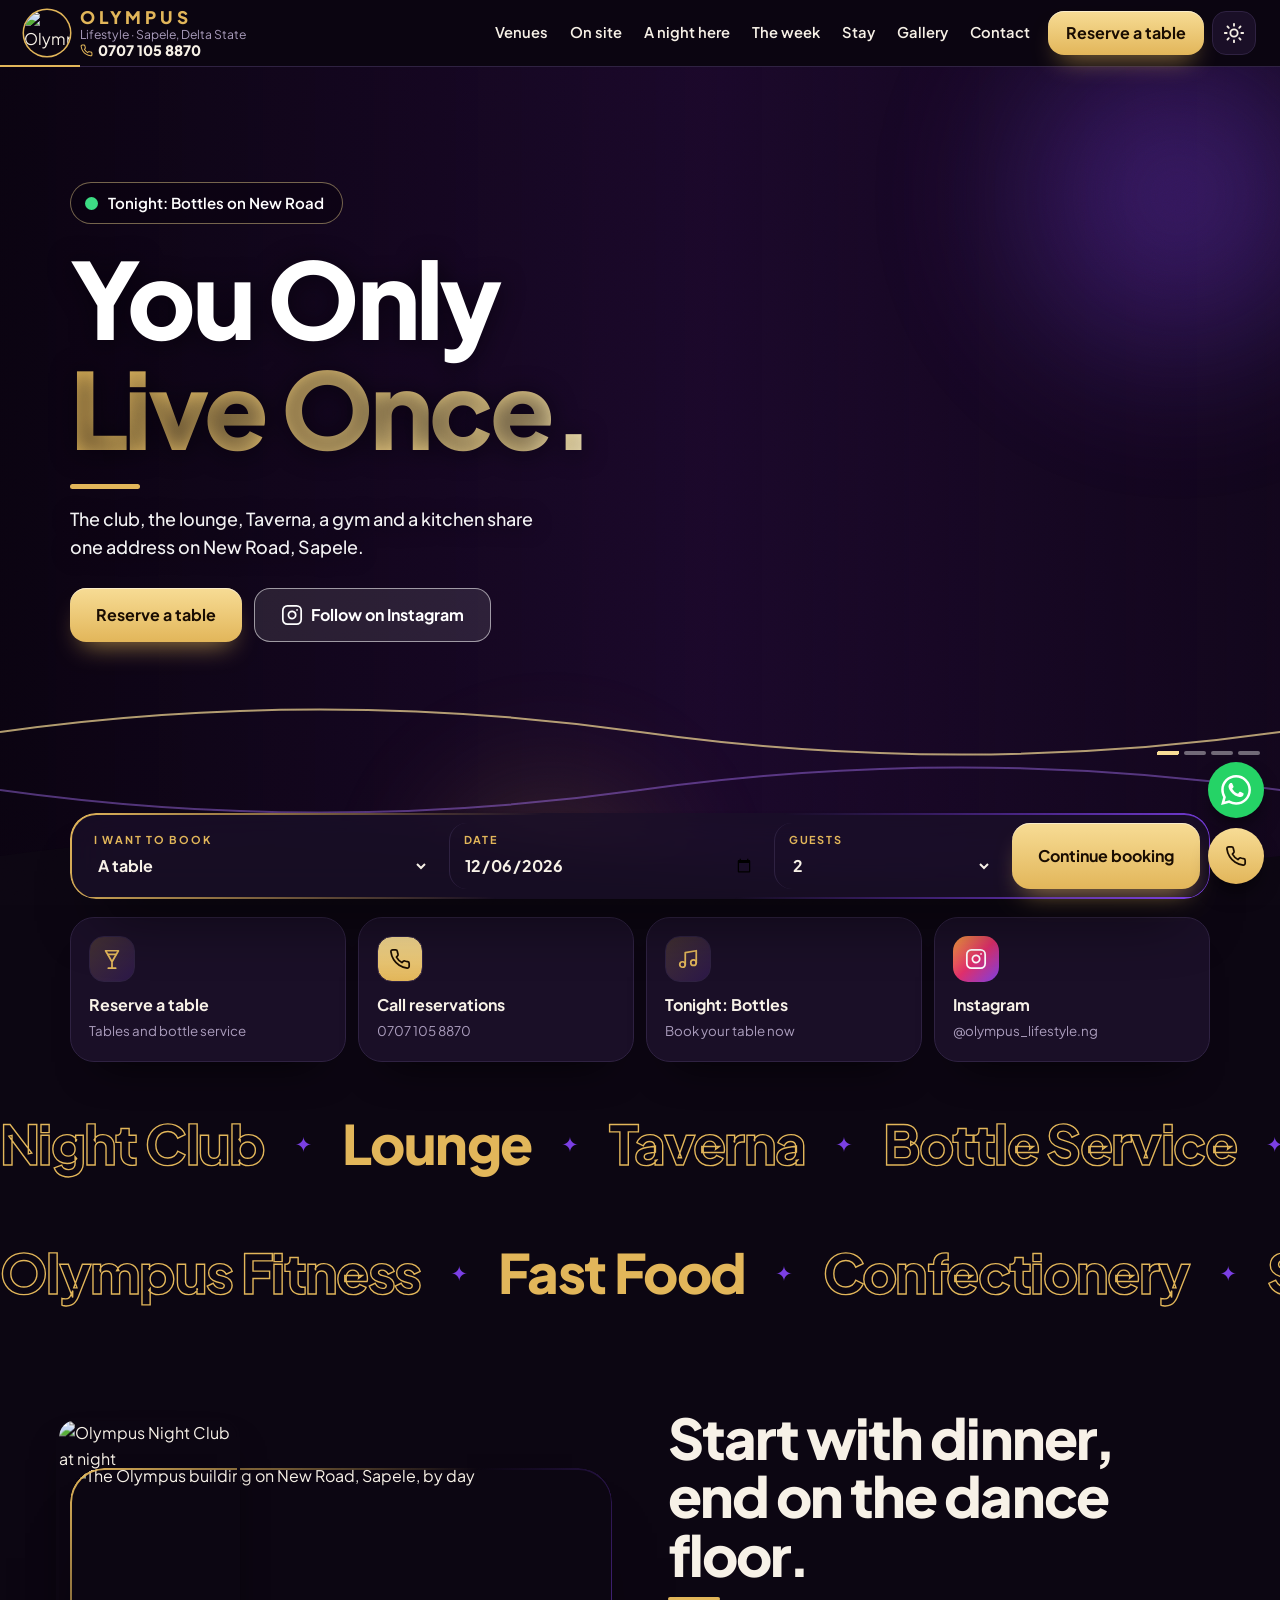
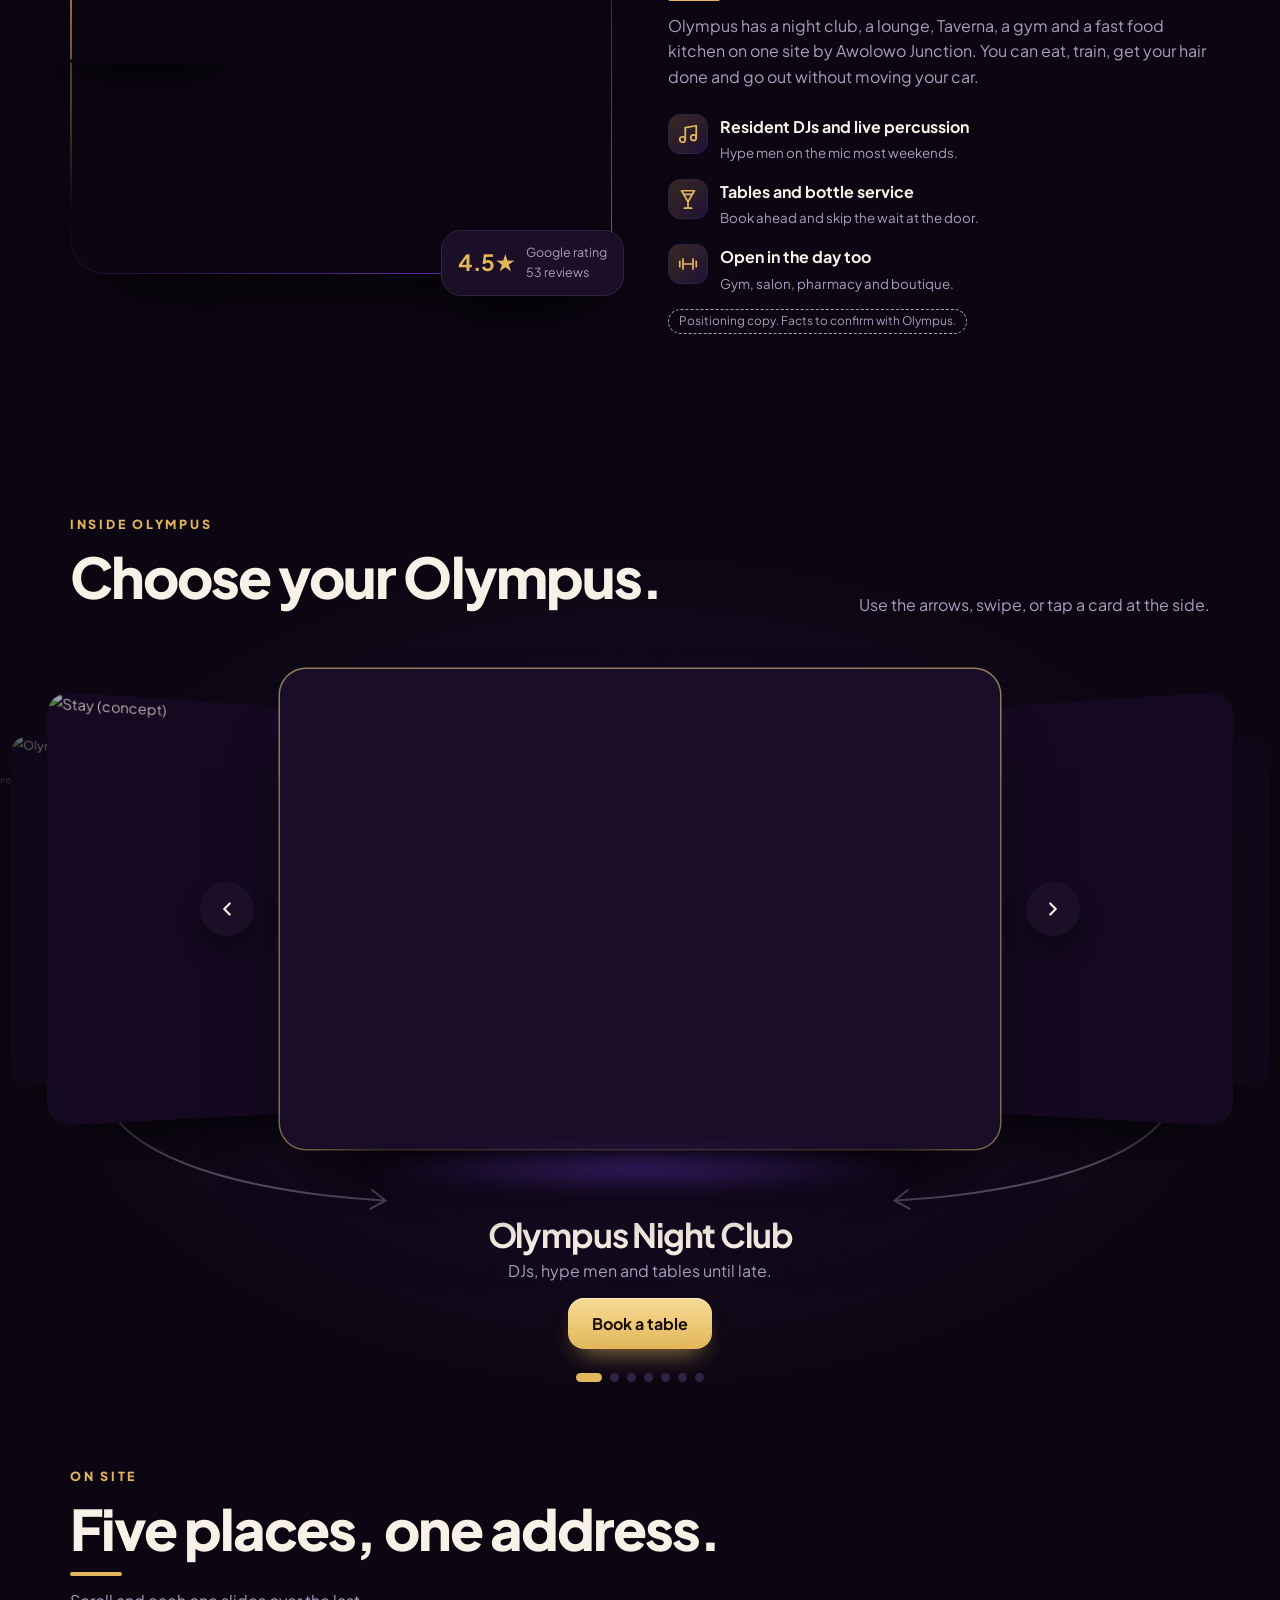
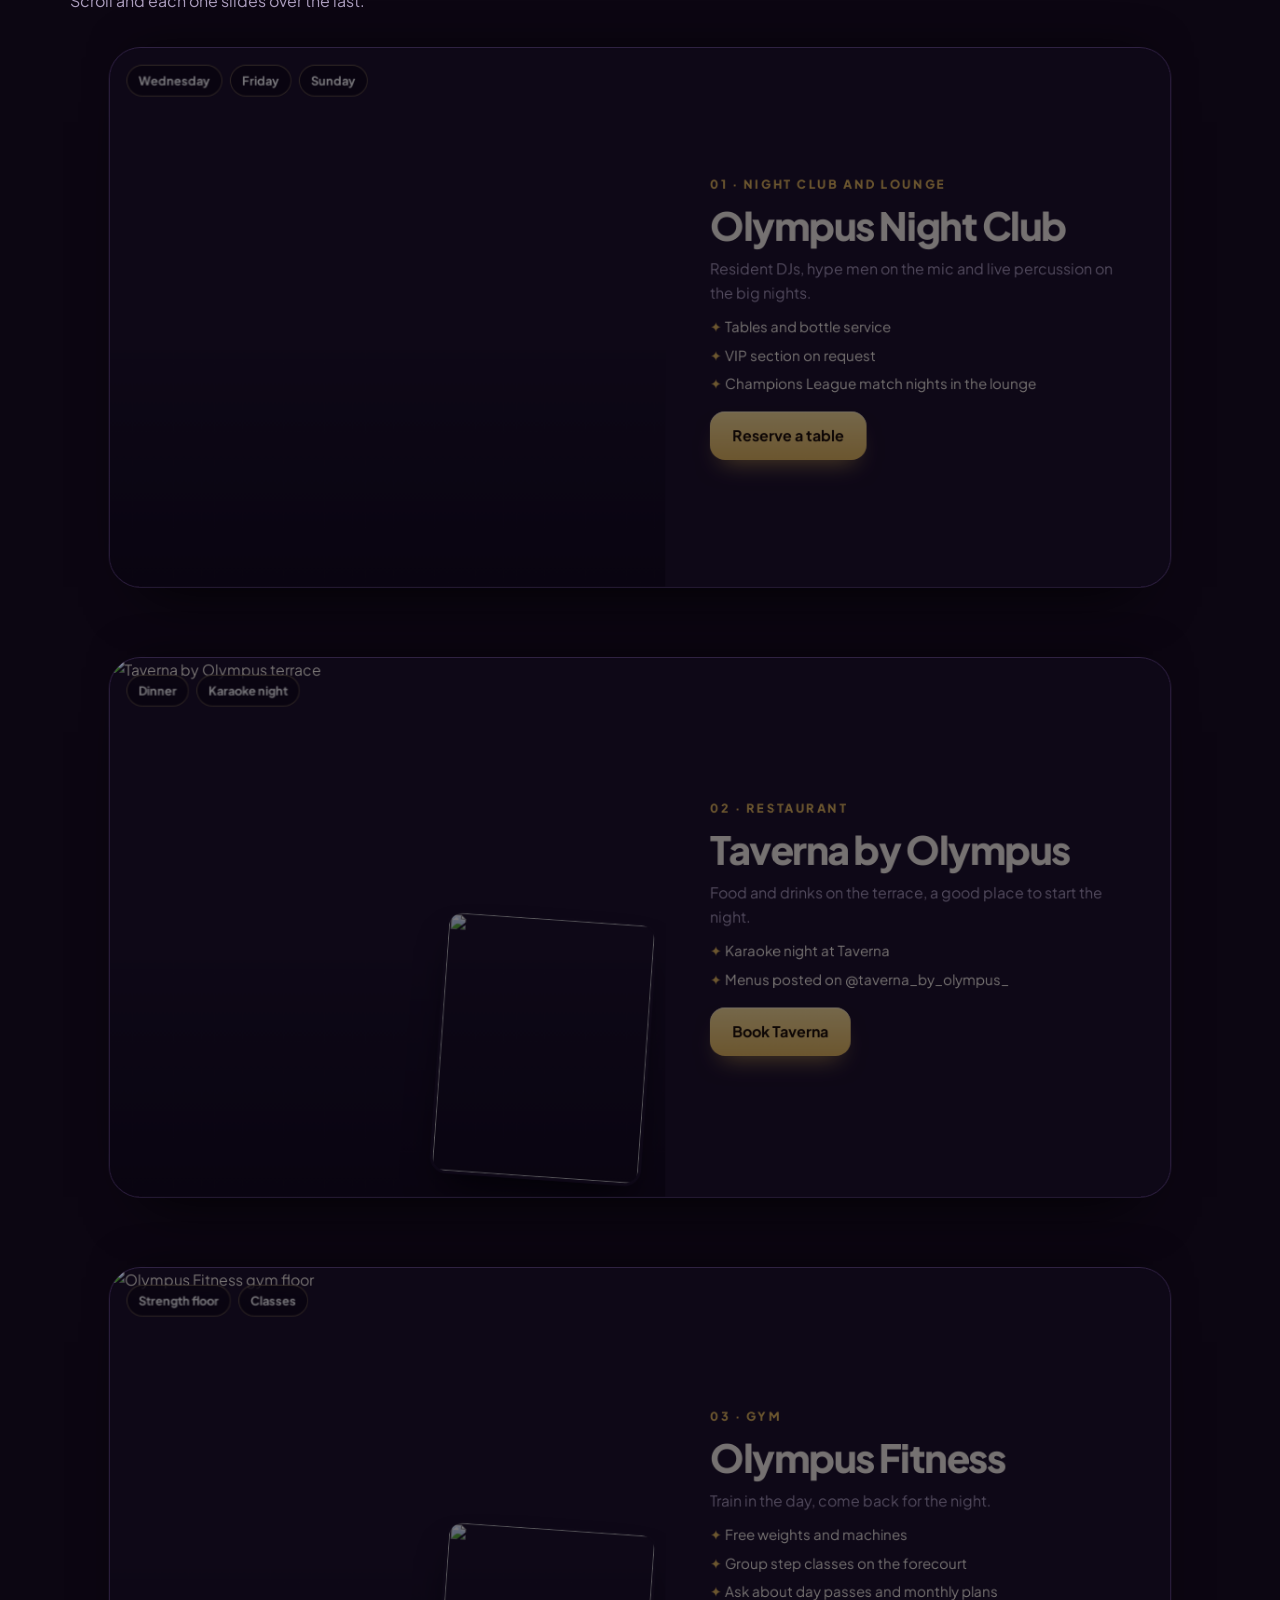
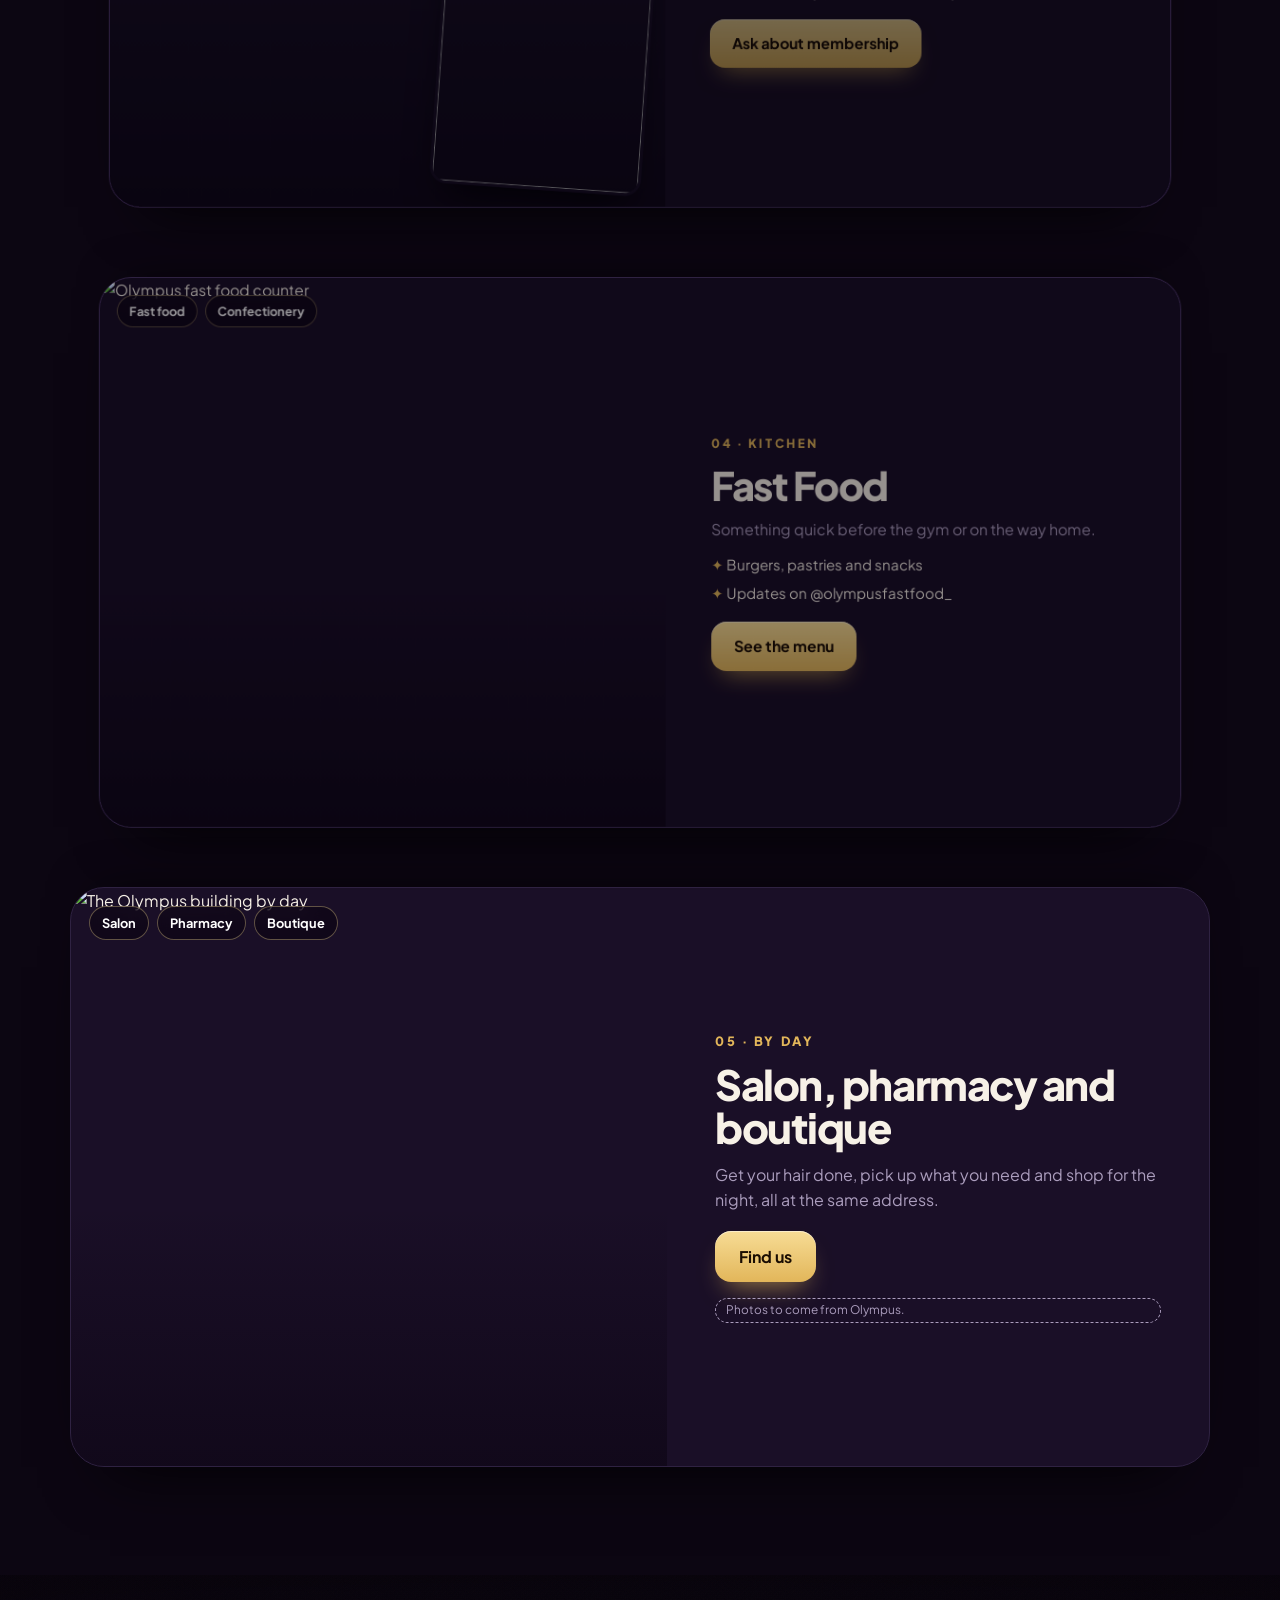
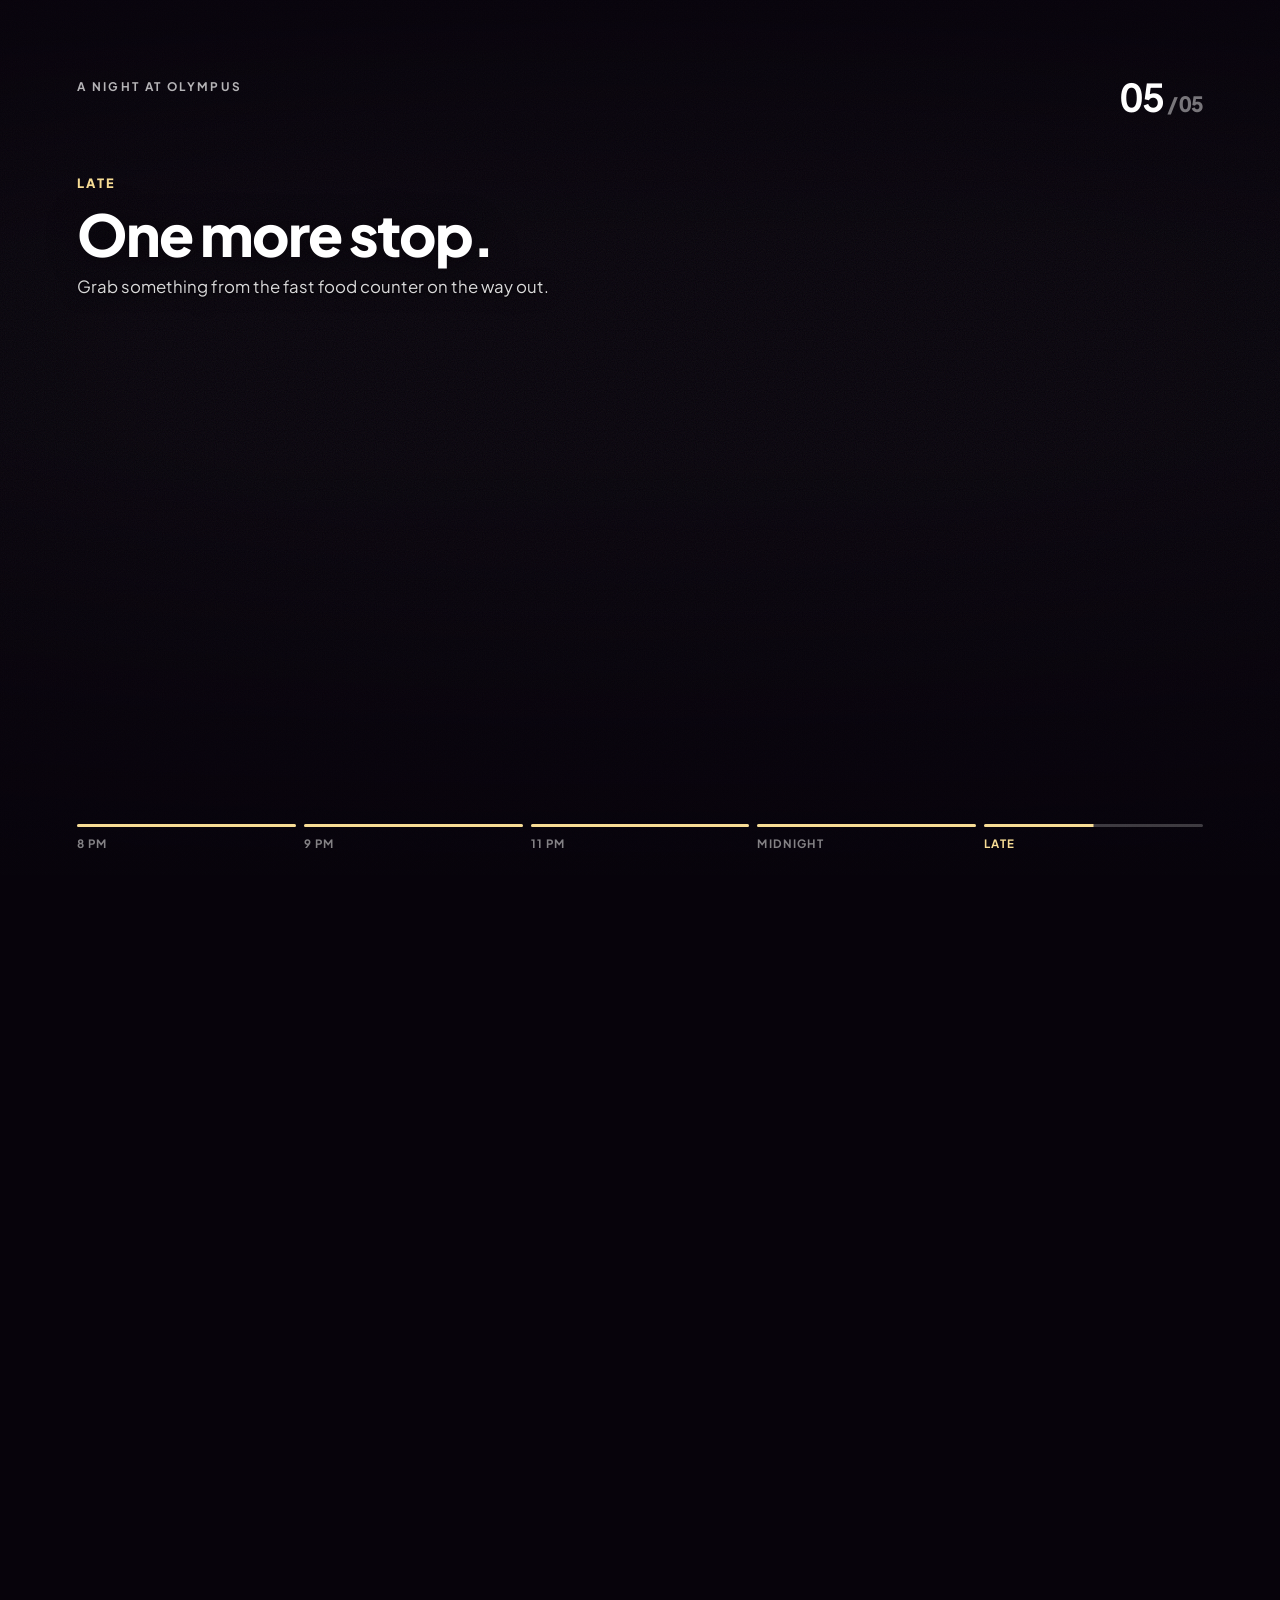
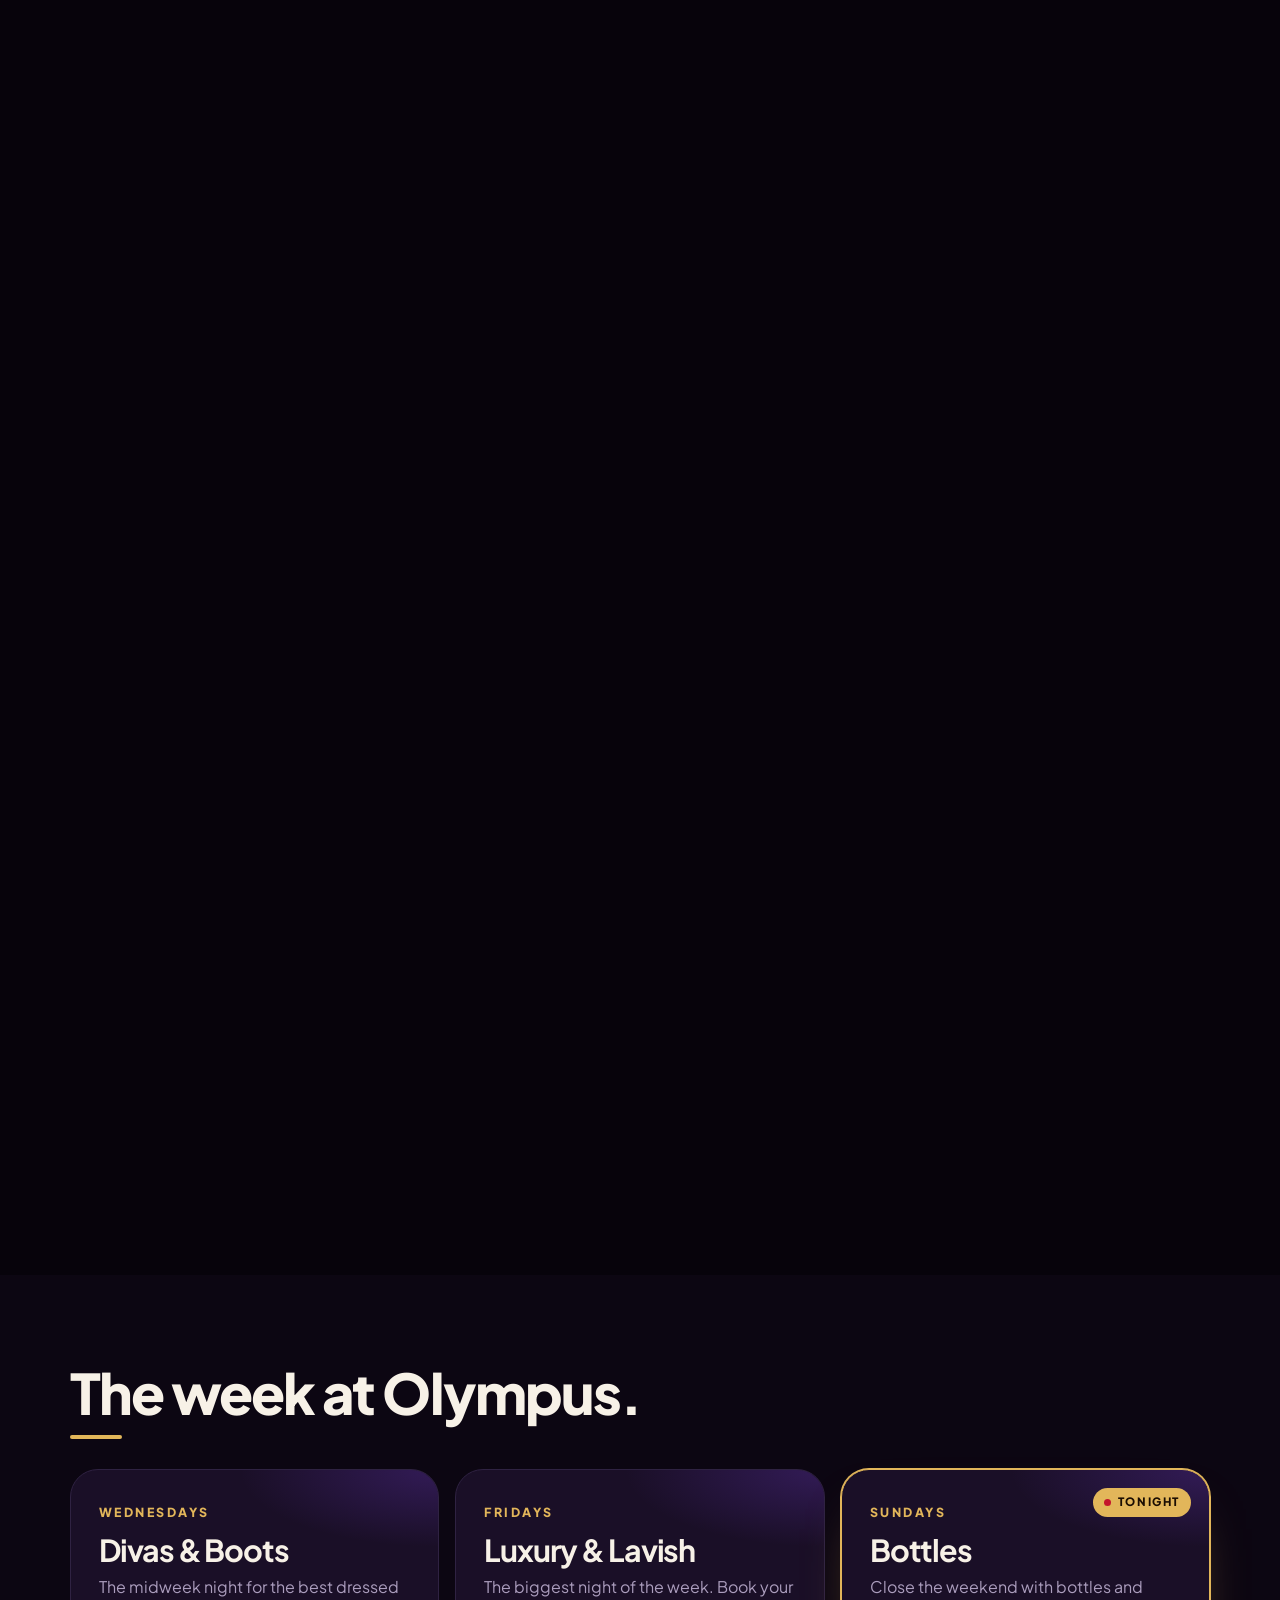
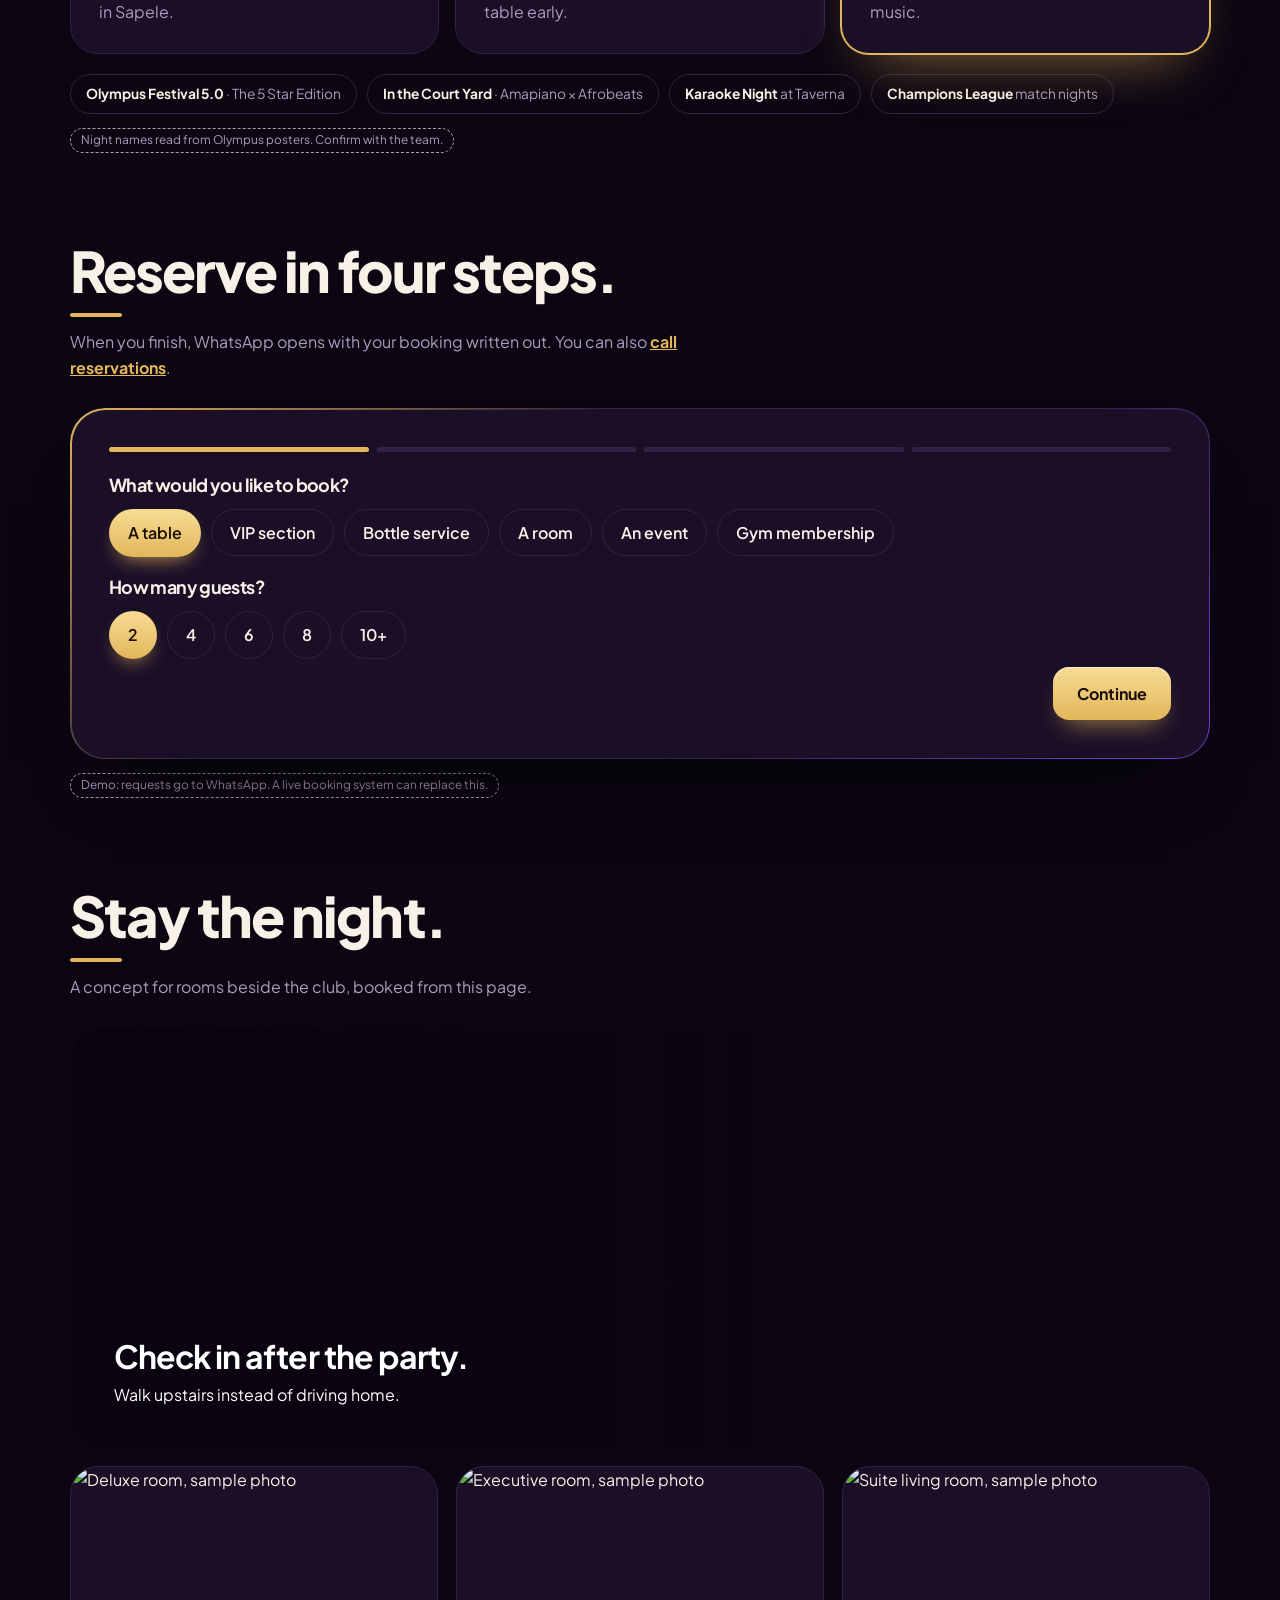
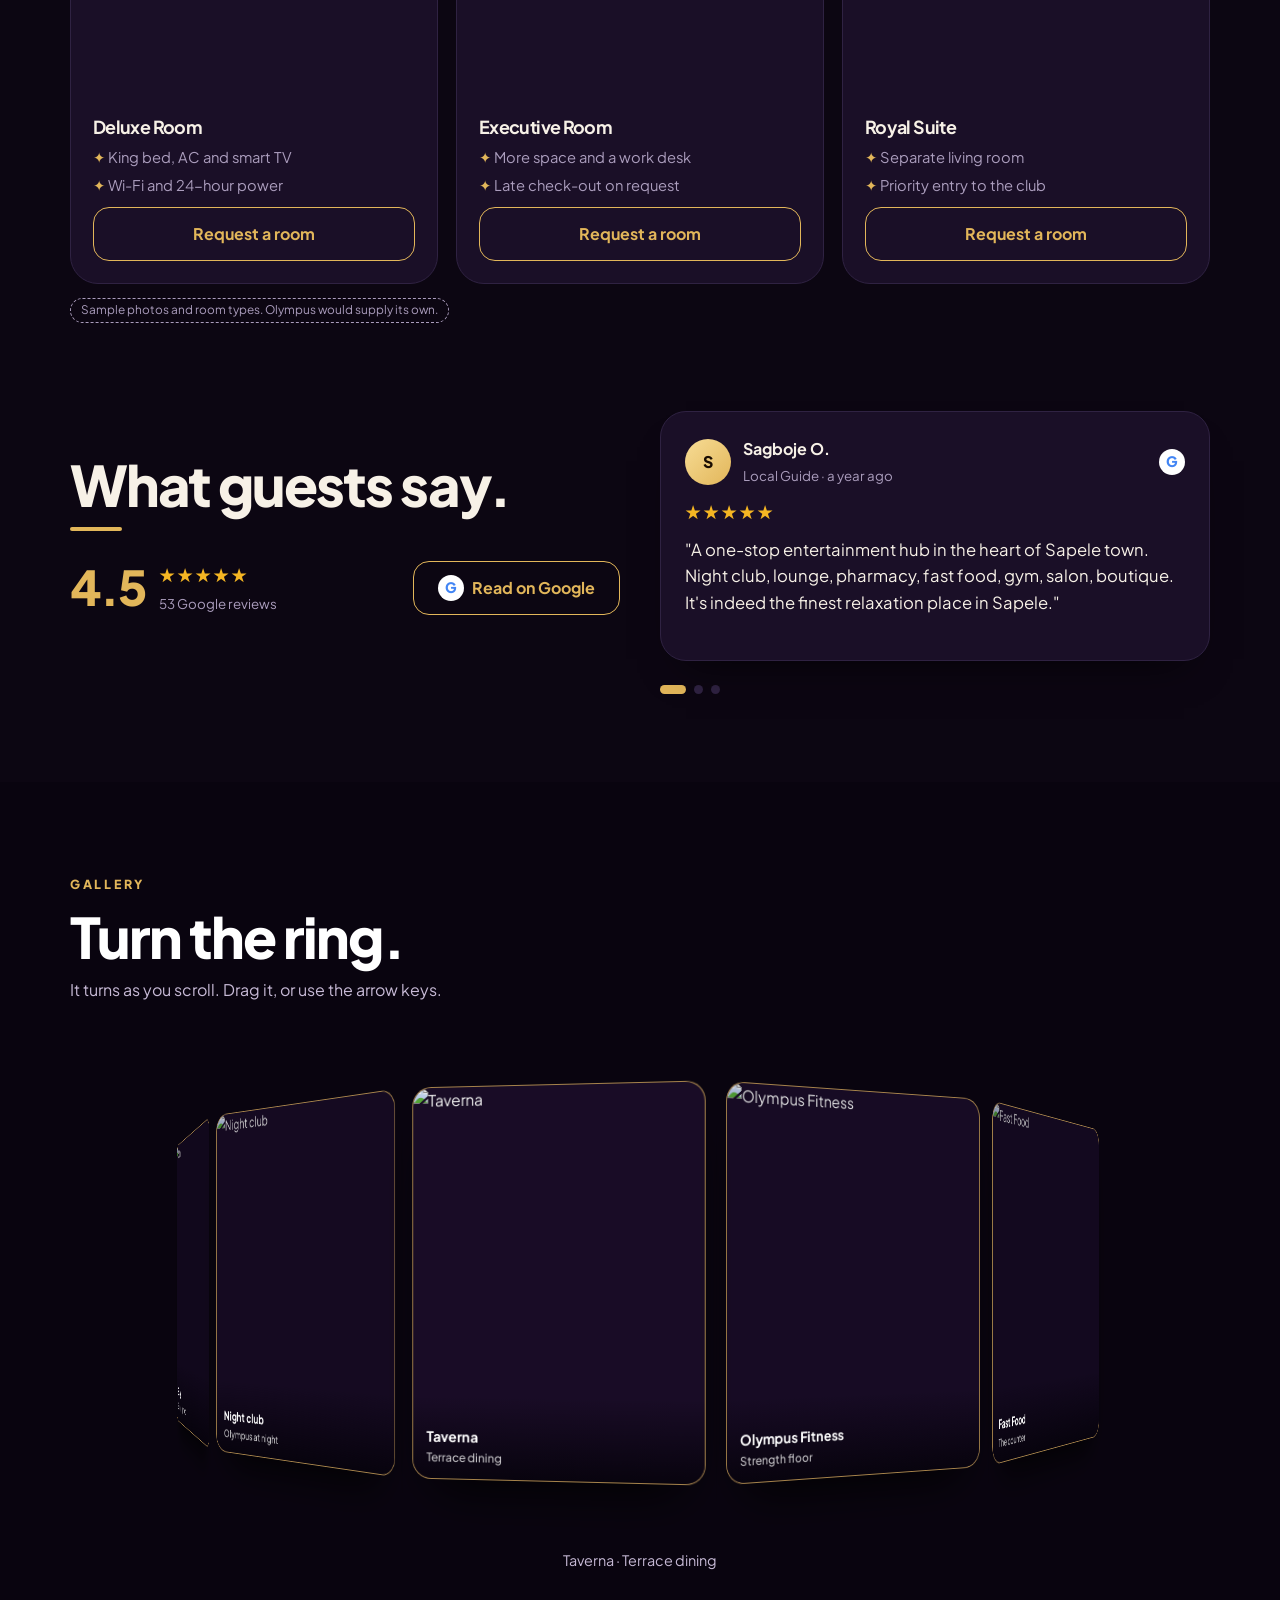
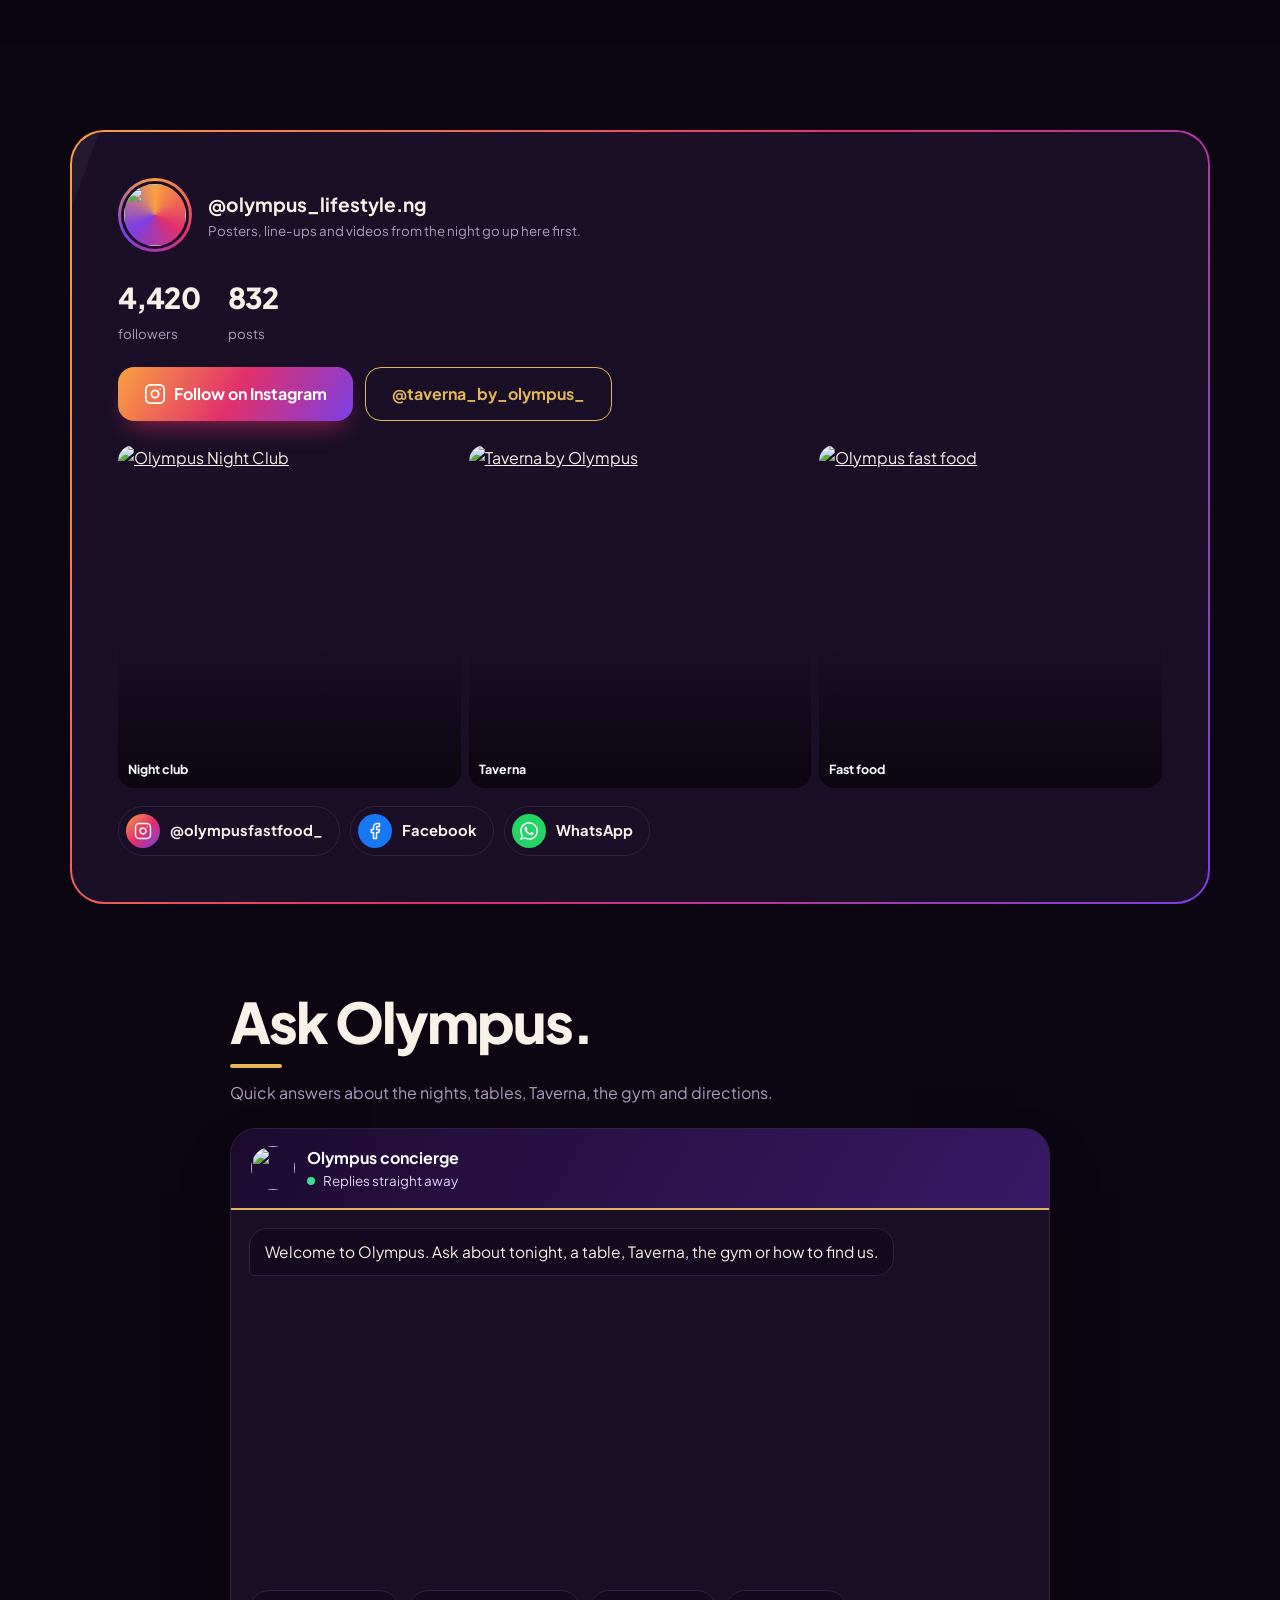
==== olympus-demo/index.html @ 711e4e17 "Olympus demo v4: coverflow, stacked service cards, ring gallery, hero booking bar Co-Authored-By: Cl" ====
<!doctype html>
<html lang="en">
<head>
<meta charset="utf-8">
<meta name="viewport" content="width=device-width, initial-scale=1, viewport-fit=cover">
<title>Olympus Lifestyle Sapele</title>
<meta name="description" content="Olympus Lifestyle on New Road by Awolowo Junction, Sapele: night club, lounge, Taverna, gym and fast food on one site. Concept demo.">
<meta name="theme-color" content="#0c0612">
<link rel="icon" href="/i/logo-256.webp">
<link rel="preconnect" href="https://cdn.jsdelivr.net" crossorigin>
<link rel="preconnect" href="https://fonts.googleapis.com"><link rel="preconnect" href="https://fonts.gstatic.com" crossorigin>
<link rel="preload" as="image" href="/i/taverna-1600.webp" imagesrcset="/i/taverna-800.webp 800w, /i/taverna-1600.webp 1600w" imagesizes="100vw" fetchpriority="high">
<link href="https://fonts.googleapis.com/css2?family=Plus+Jakarta+Sans:wght@400;500;600;700;800&display=swap" rel="stylesheet">
<style>
:root{--bg:#0c0612;--bg2:#140a1f;--sf:#1a0f27;--tx:#f7f1e7;--mu:#ab9dbd;--ln:#2f2242;--gd:#e2b65a;--gd2:#f7dc95;--pu:#7b3fe4;--ink:#1a0d02;--hz:rgba(12,6,18,.88);--e:cubic-bezier(.22,.8,.2,1)}
:root[data-theme=light]{--bg:#fbf7f0;--bg2:#f4ecdc;--sf:#fff;--tx:#1d1126;--mu:#6e6179;--ln:#ebe0cc;--gd:#b07f22;--gd2:#d8a43f;--hz:rgba(251,247,240,.92)}
*{box-sizing:border-box}html{scroll-behavior:smooth;scroll-padding-top:84px}
body{margin:0;background:var(--bg);color:var(--tx);font:16px/1.6 "Plus Jakarta Sans",system-ui,sans-serif;overflow-x:hidden;transition:background .4s,color .4s}
img{max-width:100%;display:block}h1,h2,h3,p{margin:0}h1,h2,h3{line-height:1.04;letter-spacing:-.035em}
h1{font-size:clamp(3rem,11vw,6.6rem);font-weight:800}h2{font-size:clamp(2rem,5.6vw,3.5rem);font-weight:800;margin-bottom:12px}h3{font-size:1.12rem;font-weight:700}
a{color:inherit}:focus-visible{outline:3px solid var(--gd);outline-offset:2px}
.mu{color:var(--mu)}.lead{max-width:52ch;color:var(--mu)}
.w{max-width:1180px;margin:auto;padding:88px 20px}
.tag{display:inline-block;font-size:.74rem;color:var(--mu);border:1px dashed var(--mu);padding:2px 10px;border-radius:99px;margin-top:14px}
h2.hl::after{content:"";display:block;width:52px;height:4px;border-radius:4px;background:var(--gd);margin-top:14px}
.gt{background:linear-gradient(100deg,var(--gd),var(--gd2) 40%,#fff6d6 50%,var(--gd2) 60%,var(--gd));background-size:220% 100%;-webkit-background-clip:text;background-clip:text;color:transparent;animation:shm 5s linear infinite}
@keyframes shm{to{background-position:-220% 0}}
#pg{position:fixed;top:0;left:0;height:3px;width:100%;transform:scaleX(0);transform-origin:left;background:linear-gradient(90deg,var(--gd),var(--gd2));z-index:80}
.btn{display:inline-flex;align-items:center;justify-content:center;gap:8px;border:0;cursor:pointer;font:inherit;font-weight:700;text-decoration:none;padding:13px 24px;border-radius:16px;min-height:50px;color:var(--ink);background:linear-gradient(180deg,var(--gd2),var(--gd));box-shadow:inset 0 1px 0 rgba(255,255,255,.5),0 14px 26px -12px rgba(226,182,90,.7);transition:transform .2s}
.btn:hover{transform:translateY(-2px)}.btn:active{transform:scale(.97)}
.btn.o{background:transparent;color:var(--gd);border:1.5px solid var(--gd);box-shadow:none}
.btn.gh{background:rgba(255,255,255,.1);color:#fff;border:1.5px solid rgba(255,255,255,.55);box-shadow:none;backdrop-filter:blur(6px)}
.btn.ig{background:linear-gradient(120deg,#f9a03f,#e1306c 50%,#7b3fe4);color:#fff;box-shadow:0 14px 26px -12px rgba(225,48,108,.7)}
.btn.g{background:#1fa855;color:#fff;box-shadow:none}
svg.i{width:22px;height:22px;flex-shrink:0}
/* header */
header{position:sticky;top:0;z-index:60;background:var(--hz);backdrop-filter:blur(16px);border-bottom:1px solid var(--ln);transition:box-shadow .3s}
header::after{content:"";position:absolute;left:0;right:0;bottom:-1px;height:2px;background:linear-gradient(90deg,var(--gd) 0 80px,transparent 80px)}
header.scd{box-shadow:0 14px 30px -18px rgba(0,0,0,.7)}
.hd{max-width:1260px;margin:auto;display:flex;align-items:center;gap:8px;padding:8px 14px}
.brand{display:flex;align-items:center;gap:10px;margin-right:auto;min-width:0;text-decoration:none}
.brand img{width:46px;height:46px;border-radius:50%;flex-shrink:0;box-shadow:0 0 0 1.5px var(--gd)}
.bt{display:grid;line-height:1.15;min-width:0}
.bn{font-weight:800;font-size:clamp(.9rem,3.6vw,1.08rem);letter-spacing:.22em;color:var(--gd);white-space:nowrap}
.bt em{font-style:normal;color:var(--mu);font-size:clamp(.66rem,2.9vw,.76rem);white-space:nowrap}
.bp{font-weight:800;font-size:clamp(.76rem,3.3vw,.9rem);text-decoration:none;white-space:nowrap;display:flex;align-items:center;gap:5px}.bp svg{width:13px;height:13px;color:var(--gd)}
.dn{display:flex;gap:22px}.dn a{text-decoration:none;font-weight:600;font-size:.92rem}.dn a:hover{color:var(--gd)}
.hd .btn{min-height:44px;padding:9px 18px;margin-left:10px}
.ib{width:44px;height:44px;border-radius:14px;border:1.5px solid var(--ln);background:var(--sf);color:var(--tx);cursor:pointer;display:grid;place-items:center;position:relative;flex-shrink:0}
:root:not([data-theme=light]) .mo,:root[data-theme=light] .sn{display:none}
#mb{display:none}#mb i{position:absolute;left:12px;height:2.4px;border-radius:2px;background:currentColor;transition:transform .45s cubic-bezier(.34,1.5,.64,1),top .45s,opacity .2s}
#mb i:nth-child(1){top:14px;width:20px}#mb i:nth-child(2){top:21px;width:13px}#mb i:nth-child(3){top:28px;width:20px}
#mb[aria-expanded=true] i:nth-child(1){top:21px;transform:rotate(45deg)}#mb[aria-expanded=true] i:nth-child(2){opacity:0;transform:translateX(12px)}#mb[aria-expanded=true] i:nth-child(3){top:21px;transform:rotate(-45deg)}
@media(max-width:1060px){.dn,.hd .hide{display:none}#mb{display:grid}}
#sh{position:fixed;inset:0;z-index:85;background:rgba(5,2,10,.5);backdrop-filter:blur(3px);opacity:0;pointer-events:none;transition:opacity .4s}#sh.on{opacity:1;pointer-events:auto}
#mn{position:fixed;z-index:90;right:12px;top:76px;width:min(360px,calc(100% - 24px));background:var(--sf);border:1px solid var(--ln);border-radius:28px;padding:10px;box-shadow:0 40px 80px -24px rgba(0,0,0,.8);transform-origin:calc(100% - 30px) -12px;transform:scale(.3) translateY(-30px);opacity:0;clip-path:inset(0 0 100% 0 round 28px);pointer-events:none;visibility:hidden;transition:transform .6s cubic-bezier(.34,1.45,.64,1),opacity .3s,clip-path .55s var(--e),visibility 0s .6s}
#mn.open{transform:none;opacity:1;clip-path:inset(0 0 0 0 round 28px);pointer-events:auto;visibility:visible;transition:transform .6s cubic-bezier(.34,1.45,.64,1),opacity .3s,clip-path .55s var(--e)}
#mn>*{opacity:0;transform:translateX(28px);transition:opacity .4s,transform .5s var(--e)}#mn.open>*{opacity:1;transform:none;transition-delay:calc(.14s + var(--i)*.06s)}
#mn>a:not(.btn){display:flex;justify-content:space-between;align-items:center;font-weight:700;text-decoration:none;padding:14px 16px;border-radius:16px}
#mn>a:not(.btn)::after{content:"";width:8px;height:8px;border-right:2.5px solid var(--gd);border-top:2.5px solid var(--gd);transform:rotate(45deg);transition:transform .25s}
#mn>a:not(.btn):hover{background:var(--bg2)}#mn>a:not(.btn):hover::after{transform:translateX(4px) rotate(45deg)}#mn .btn{margin-top:6px;display:flex}
/* hero: three layers */
.hero{position:relative;overflow:hidden;color:#fff;min-height:calc(100svh - 62px);max-height:960px;display:flex;align-items:flex-end;background:#12061c}
.hs{position:absolute;inset:-8% 0 0;will-change:transform}.hs img{position:absolute;inset:0;width:100%;height:100%;object-fit:cover;opacity:0;transition:opacity 1.4s}
.hs img.on{opacity:1}.hs img.on,.hs img.out{animation:zi 7.5s ease-out forwards}.hs img.zo.on,.hs img.zo.out{animation-name:zo}
@keyframes zi{from{transform:scale(1)}to{transform:scale(1.14)}}@keyframes zo{from{transform:scale(1.14)}to{transform:scale(1)}}
.hero::before{content:"";position:absolute;inset:0;z-index:1;background:linear-gradient(180deg,rgba(12,4,20,.5),rgba(30,8,48,.35) 32%,rgba(10,3,16,.94))}
@media(min-width:900px){.hero::before{background:linear-gradient(90deg,rgba(10,3,16,.92),rgba(34,10,54,.55) 55%,rgba(20,6,30,.1))}}
.lyr{position:absolute;inset:0;z-index:2;pointer-events:none;will-change:transform}
.cv{position:absolute;left:0;width:200%;height:90px;bottom:128px;animation:dr 14s linear infinite}.cv.b{bottom:70px;animation-duration:20s;animation-direction:reverse;opacity:.6}
@keyframes dr{to{transform:translateX(-50%)}}
.orb{position:absolute;border-radius:50%;filter:blur(60px);opacity:.45}
.orb.a{width:40vmax;height:40vmax;right:-12vmax;top:-10vmax;background:radial-gradient(#7b3fe4,transparent 65%)}
.orb.b{width:26vmax;height:26vmax;left:30%;bottom:-12vmax;background:radial-gradient(#e2b65a,transparent 65%);opacity:.25}
.wv{position:absolute;z-index:3;left:0;bottom:-1px;width:200%;height:90px;animation:dr 18s linear infinite;pointer-events:none}
.hero .in{position:relative;z-index:4;max-width:1180px;margin:auto;width:100%;padding:0 20px 150px;will-change:transform,opacity}
.hero .in>*{animation:up 1s var(--e) both}.hero .in>:nth-child(2){animation-delay:.1s}.hero .in>:nth-child(3){animation-delay:.2s}.hero .in>:nth-child(4){animation-delay:.3s}.hero .in>:nth-child(5){animation-delay:.4s}
@keyframes up{from{opacity:0;transform:translateY(24px);filter:blur(8px)}}
.hero h1,.hero p{text-shadow:0 2px 24px rgba(5,1,10,.7)}@media(min-width:900px){.hero h1{max-width:12ch}}
.pill{display:inline-flex;gap:10px;align-items:center;background:rgba(10,3,16,.55);border:1px solid rgba(247,220,149,.45);padding:8px 18px 8px 14px;border-radius:99px;font-size:.94rem;font-weight:600;margin-bottom:18px;animation:pgl 2.4s ease-in-out infinite;backdrop-filter:blur(6px)}
.pill i{width:13px;height:13px;border-radius:50%;background:#3ddc84;animation:pu2 1.6s ease-out infinite}
@keyframes pu2{0%{transform:scale(.9);box-shadow:0 0 0 0 rgba(61,220,132,.85)}60%{transform:scale(1.15)}100%{transform:scale(.9);box-shadow:0 0 0 16px rgba(61,220,132,0)}}
@keyframes pgl{50%{box-shadow:0 0 22px 2px rgba(247,220,149,.22)}}
.rb{display:block;width:70px;height:5px;border-radius:5px;background:var(--gd);margin:22px 0 16px}
.hero p.lead{color:#fff;font-size:1.12rem;max-width:36ch;margin-bottom:26px;font-weight:500;opacity:.95}
.cta{display:flex;gap:12px;flex-wrap:wrap}.cta .btn{flex:1 1 190px}.hero .cta .btn{flex:1 1 140px;padding:13px 16px}@media(min-width:900px){.cta .btn,.hero .cta .btn{flex:0 0 auto;padding:13px 26px}}
.seg{position:absolute;z-index:5;right:20px;bottom:150px;display:flex;gap:5px}
.seg i{width:22px;height:4px;border-radius:4px;background:rgba(255,255,255,.4);position:relative;overflow:hidden}
.seg i.on::after{content:"";position:absolute;inset:0;background:var(--gd2);transform-origin:left;animation:sg 5.2s linear forwards}@keyframes sg{from{transform:scaleX(0)}}
/* quick actions */
/* booking bar in the hero */
.hb{position:relative;z-index:7;max-width:1140px;width:calc(100% - 32px);margin:-92px auto 0;display:grid;grid-template-columns:1.25fr 1.1fr .8fr auto;align-items:stretch;gap:6px;padding:10px;border-radius:26px;background:color-mix(in srgb,var(--sf) 80%,transparent);backdrop-filter:blur(18px) saturate(1.4);-webkit-backdrop-filter:blur(18px) saturate(1.4);box-shadow:0 40px 60px -30px rgba(0,0,0,.85)}
.hb::before{content:"";position:absolute;inset:0;border-radius:inherit;padding:1.5px;background:linear-gradient(120deg,var(--gd),transparent 40%,transparent 60%,var(--pu));-webkit-mask:linear-gradient(#000 0 0) content-box,linear-gradient(#000 0 0);-webkit-mask-composite:xor;mask-composite:exclude;pointer-events:none}
.hb .f{padding:8px 14px;border-radius:18px;transition:background .25s;min-width:0}.hb .f:hover,.hb .f:focus-within{background:var(--bg2)}
.hb .f+.f{border-left:1px solid var(--ln)}
.hb label{font-size:.68rem;letter-spacing:.16em;text-transform:uppercase;color:var(--gd);margin:0 0 2px}
.hb input,.hb select{border:0;background:transparent;padding:0;min-height:30px;font-weight:700;border-radius:0}.hb input:focus,.hb select:focus{box-shadow:none}
.hb select option{background:var(--sf)}
.hb .btn{min-height:58px;border-radius:18px;padding:0 26px}
.hbt{grid-column:1/-1;display:flex;justify-content:space-between;gap:10px;font-size:.78rem;color:var(--mu);padding:2px 12px 0}.hbt b{color:var(--tx)}
@media(max-width:860px){.hero{min-height:calc(86svh - 62px)}.hb{grid-template-columns:1fr 1fr;margin-top:-104px}.hb .f:first-child{grid-column:1/-1}.hb .f+.f{border-left:0}.hb .f:nth-child(3){border-left:1px solid var(--ln)}.hb .f:first-child{border-bottom:1px solid var(--ln);border-radius:18px 18px 0 0}.hb .btn{grid-column:1/-1;min-height:52px}}
.qa{max-width:1180px;margin:18px auto 0;padding:0 20px;display:grid;grid-template-columns:repeat(4,1fr);gap:12px;position:relative;z-index:6}
@media(max-width:900px){.qa{grid-template-columns:1fr 1fr}}
.q{display:flex;flex-direction:column;gap:10px;background:var(--sf);border:1px solid var(--ln);border-radius:24px;padding:18px;text-decoration:none;box-shadow:0 30px 40px -30px rgba(0,0,0,.8);transition:transform .3s,border-color .3s}
.q:hover{border-color:var(--gd)}.q b{display:block}.q small{color:var(--mu)}
.ic{width:46px;height:46px;border-radius:15px;display:grid;place-items:center;background:linear-gradient(135deg,rgba(226,182,90,.2),rgba(123,63,228,.18));color:var(--gd);flex-shrink:0;border:1px solid var(--ln)}
.q.cl .ic{background:linear-gradient(180deg,var(--gd2),var(--gd));color:var(--ink);animation:cshk 3.6s ease-in-out 1.2s infinite;transform-origin:50% 55%}
.q.ig .ic{background:linear-gradient(135deg,#f9a03f,#e1306c,#7b3fe4);color:#fff;border:0}
@keyframes cshk{0%,18%,100%{transform:none}2%{transform:rotate(-17deg) scale(1.1)}4%{transform:rotate(15deg) scale(1.1)}6%{transform:rotate(-15deg) scale(1.1)}8%{transform:rotate(13deg) scale(1.08)}10%{transform:rotate(-11deg) scale(1.06)}12%{transform:rotate(8deg) scale(1.04)}14%{transform:rotate(-5deg)}16%{transform:rotate(2deg)}}
/* marquee */
.mq{overflow:hidden;white-space:nowrap;padding:38px 0 4px}.mq>div{display:inline-flex;gap:30px;align-items:center;animation:mq 40s linear infinite}.mq.r>div{animation-direction:reverse}
@keyframes mq{to{transform:translateX(-50%)}}
.mq span{font-size:clamp(1.9rem,5.2vw,3.4rem);font-weight:800;letter-spacing:-.03em;color:transparent;-webkit-text-stroke:1.4px var(--gd)}
.mq span:nth-of-type(3n+2){color:var(--gd);-webkit-text-stroke:0}.mq i{color:var(--pu);font-style:normal;font-size:1.3rem}
/* about, layered frame */
.two{display:grid;grid-template-columns:1fr 1fr;gap:56px;align-items:center}@media(max-width:860px){.two{grid-template-columns:1fr;gap:30px}}
.im{position:relative;border-radius:34px;overflow:hidden;aspect-ratio:4/3;box-shadow:0 50px 70px -40px rgba(0,0,0,.9)}
.im img{position:absolute;inset:-10% 0;width:100%;height:120%;object-fit:cover;will-change:transform}
.im::after{content:"";position:absolute;inset:0;border-radius:34px;padding:1.5px;background:linear-gradient(140deg,var(--gd),transparent 40%,var(--pu));-webkit-mask:linear-gradient(#000 0 0) content-box,linear-gradient(#000 0 0);-webkit-mask-composite:xor;mask-composite:exclude;pointer-events:none}
.stackd{position:relative}
.fl{position:absolute;right:-12px;bottom:-22px;z-index:2;background:var(--sf);border:1px solid var(--ln);border-radius:20px;padding:12px 16px;display:flex;gap:10px;align-items:center;box-shadow:0 24px 40px -20px #000;animation:bob 4s ease-in-out infinite}
.fl b{font-size:1.4rem;color:var(--gd)}.fl small{display:block;color:var(--mu);font-size:.78rem}@keyframes bob{50%{transform:translateY(-8px)}}
.fl2{position:absolute;left:-14px;top:-18px;z-index:2;width:34%;border-radius:20px;overflow:hidden;border:3px solid var(--bg);box-shadow:0 24px 40px -18px #000;aspect-ratio:3/4;will-change:transform}
.fl2 img{width:100%;height:100%;object-fit:cover;object-position:center 30%}
.ft{display:grid;gap:14px;margin-top:24px}.ft div{display:flex;gap:12px;align-items:flex-start}.ft .ic{width:40px;height:40px;border-radius:12px}
/* coverflow: one card faces you, the rest recede */
.ey{display:inline-block;font-size:.78rem;font-weight:800;letter-spacing:.22em;text-transform:uppercase;color:var(--gd);margin-bottom:12px}
.shd{display:flex;justify-content:space-between;align-items:flex-end;gap:20px;flex-wrap:wrap}.shd .lead{max-width:34ch}
.cfw{position:relative;overflow:hidden;background:radial-gradient(70% 60% at 50% 55%,rgba(123,63,228,.16),transparent 70%)}
.cf{position:relative;height:clamp(300px,52vw,560px);margin-top:34px;perspective:1600px;touch-action:pan-y;outline:0;--W:min(720px,80vw)}
.cft{position:absolute;inset:0;transform-style:preserve-3d}
.cfi{position:absolute;left:50%;top:46%;width:var(--W);aspect-ratio:3/2;border-radius:26px;overflow:hidden;background:#1a0d28;transition:transform .85s var(--e),opacity .85s;cursor:pointer;box-shadow:0 50px 70px -40px rgba(0,0,0,.95);backface-visibility:hidden}
.cfi img{width:100%;height:100%;object-fit:cover}
.cfi::after{content:"";position:absolute;inset:0;background:#07020c;opacity:var(--dm,0);transition:opacity .85s}
.cfi.on{box-shadow:0 60px 80px -40px rgba(0,0,0,.95),0 0 0 1.5px rgba(247,220,149,.55)}
.cf::after{content:"";position:absolute;left:50%;bottom:4%;width:calc(var(--W)*.8);height:40px;transform:translateX(-50%);background:radial-gradient(closest-side,rgba(123,63,228,.45),transparent);filter:blur(10px);pointer-events:none}
.cfa{position:absolute;top:46%;z-index:30;width:54px;height:54px;margin-top:-27px;border-radius:50%;border:0;background:var(--sf);color:var(--tx);box-shadow:0 14px 30px -10px rgba(0,0,0,.7);cursor:pointer;display:grid;place-items:center;transition:transform .2s}
.cfa:hover{transform:scale(1.08)}.cfa.l{left:max(8px,calc(50% - var(--W)/2 - 80px))}.cfa.r{right:max(8px,calc(50% - var(--W)/2 - 80px))}
.cfa svg{width:22px;height:22px}
@media(max-width:700px){.cfa{width:44px;height:44px;margin-top:-22px}}
.arc{position:absolute;left:0;right:0;bottom:0;width:100%;height:30%;pointer-events:none;color:var(--mu);opacity:.45}
@media(max-width:700px){.arc{display:none}}
.cfc{text-align:center;margin-top:6px;min-height:118px}.cfc h3{font-size:clamp(1.5rem,3.4vw,2.1rem)}.cfc p{color:var(--mu);margin:6px 0 14px}
.cfc>*{transition:opacity .4s,transform .4s var(--e)}.cfc.sw>*{opacity:0;transform:translateY(10px)}
/* services: sticky cards that stack */
.stk{display:grid;gap:30px;margin-top:34px;padding-bottom:20px}
.sk{position:sticky;top:calc(78px + var(--i)*16px);display:grid;grid-template-columns:1.1fr 1fr;height:min(580px,calc(100svh - 120px));background:var(--sf);border:1px solid var(--ln);border-radius:34px;overflow:hidden;box-shadow:0 -20px 50px -30px rgba(0,0,0,.8),0 40px 60px -40px rgba(0,0,0,.9);transform-origin:50% 0;will-change:transform}
.sk::after{content:"";position:absolute;inset:0;background:#05020a;opacity:var(--p,0);pointer-events:none;z-index:5;border-radius:inherit}
.skm{position:relative;overflow:hidden;min-height:0}
.skm>img{position:absolute;inset:0;width:100%;height:100%;object-fit:cover}
.skm::after{content:"";position:absolute;inset:0;background:linear-gradient(180deg,transparent 55%,rgba(10,3,16,.55))}
.sks{position:absolute;z-index:2;right:18px;bottom:18px;width:38%;aspect-ratio:4/5;border-radius:18px;overflow:hidden;border:3px solid var(--sf);box-shadow:0 24px 40px -16px #000;transform:rotate(4deg)}
.sks img{width:100%;height:100%;object-fit:cover}
.gch{position:absolute;z-index:3;left:18px;top:18px;display:flex;flex-wrap:wrap;gap:8px;max-width:70%}
.gch span{background:rgba(10,3,16,.55);backdrop-filter:blur(10px);border:1px solid rgba(247,220,149,.35);color:#fff;font-size:.8rem;font-weight:700;padding:6px 12px;border-radius:99px}
.skt{padding:clamp(22px,4vw,48px);display:flex;flex-direction:column;justify-content:center;gap:12px;min-height:0}
.skt .no{font-size:.8rem;font-weight:800;letter-spacing:.2em;color:var(--gd)}.skt h3{font-size:clamp(1.6rem,3.6vw,2.6rem);font-weight:800;letter-spacing:-.035em}
.skt p{color:var(--mu)}.skt ul{margin:0;padding:0;list-style:none;display:grid;gap:6px;font-size:.95rem}.skt li::before{content:"\2726  ";color:var(--gd)}
.skt .btn{align-self:flex-start;margin-top:6px}
@media(max-width:820px){.sk{grid-template-columns:1fr;grid-template-rows:44% 1fr;top:calc(72px + var(--i)*12px);height:min(640px,calc(100svh - 96px))}.skt{gap:8px;padding:20px 20px 22px;justify-content:flex-start}.skt ul{font-size:.88rem;gap:3px}.sks{width:30%;right:12px;bottom:12px}.skt p{font-size:.93rem}}
/* ring gallery: cards on a circular track */
.rg{position:relative;overflow:hidden;background:#09040f;color:#fff;padding:88px 0 70px}
.rg .lead{color:#c7bad6}
.rgv{position:relative;height:clamp(380px,48vw,520px);margin-top:20px;perspective:1000px;touch-action:pan-y;cursor:grab;outline:0}
.rgv:active{cursor:grabbing}
.ring{position:absolute;left:50%;top:50%;width:0;height:0;transform-style:preserve-3d;--w:clamp(200px,25vw,300px)}
.rc{position:absolute;width:var(--w);aspect-ratio:3/4;left:calc(var(--w)/-2);top:calc(var(--w)*-.667);border-radius:20px;overflow:hidden;backface-visibility:hidden;border:1.5px solid rgba(226,182,90,.7);box-shadow:0 30px 50px -24px #000;background:#1a0d28}
.rc img{width:100%;height:100%;object-fit:cover}
.rc::before{content:"";position:absolute;inset:0;z-index:1;background:#05020a;opacity:var(--dm,0)}
.rc span{position:absolute;z-index:2;left:0;right:0;bottom:0;padding:30px 14px 12px;background:linear-gradient(transparent,rgba(5,2,10,.85));font-size:.9rem;font-weight:700}
.rc small{display:block;font-weight:500;font-size:.75rem;opacity:.75}
.rgc{text-align:center;color:#c7bad6;font-size:.9rem;margin-top:6px}
.grain{position:absolute;inset:0;pointer-events:none;z-index:3;opacity:.09;mix-blend-mode:overlay;background-image:url("data:image/svg+xml,%3Csvg xmlns='http://www.w3.org/2000/svg' width='160' height='160'%3E%3Cfilter id='n'%3E%3CfeTurbulence type='fractalNoise' baseFrequency='.9' numOctaves='2' stitchTiles='stitch'/%3E%3C/filter%3E%3Crect width='100%25' height='100%25' filter='url(%23n)'/%3E%3C/svg%3E")}
.dots{display:flex;gap:8px;justify-content:center;margin-top:24px}.dots i{width:9px;height:9px;border-radius:50%;background:var(--ln);transition:.3s;cursor:pointer}.dots i.on{background:var(--gd);width:26px;border-radius:6px}
/* scroll scrub (ScrollCraft approach): each new scene wipes up over the last */
.scrub{position:relative;height:500vh;background:#07030b}
.stage{position:sticky;top:0;height:100svh;overflow:hidden;color:#fff}
.stage .ly{position:absolute;inset:0;width:100%;height:100%;object-fit:cover;will-change:clip-path,transform}
.stage .ly+.ly{clip-path:inset(100% 0 0 0)}
.stage::after{content:"";position:absolute;inset:0;background:radial-gradient(120% 90% at 50% 40%,transparent 30%,rgba(7,3,11,.65)),linear-gradient(180deg,rgba(7,3,11,.8),rgba(7,3,11,.2) 30%,rgba(7,3,11,.2) 52%,rgba(7,3,11,.9));pointer-events:none;z-index:1}
.wl{position:absolute;left:0;right:0;height:2px;z-index:2;background:linear-gradient(90deg,transparent,var(--gd2),transparent);box-shadow:0 0 18px 2px rgba(247,220,149,.6);opacity:0;pointer-events:none}
.sc{position:absolute;z-index:4;max-width:min(520px,86vw);opacity:0;transform:translateY(34px);filter:blur(8px);transition:opacity .8s var(--e),transform .8s var(--e),filter .8s var(--e);pointer-events:none}
.sc.on{opacity:1;transform:none;filter:none;pointer-events:auto}
.sc em{display:block;font-style:normal;font-size:.8rem;font-weight:800;letter-spacing:.2em;text-transform:uppercase;color:var(--gd2);margin-bottom:10px}
.sc h3{font-size:clamp(2rem,5.5vw,3.6rem);font-weight:800;letter-spacing:-.035em;text-shadow:0 2px 30px rgba(0,0,0,.6)}
.sc p{margin-top:10px;font-size:1.05rem;color:rgba(255,255,255,.85);text-shadow:0 1px 3px rgba(0,0,0,.8),0 2px 18px rgba(0,0,0,.8)}
.L-left{left:6vw;top:50%;margin-top:-80px}.L-right{right:6vw;top:30%;text-align:right}.L-lower{left:6vw;bottom:22vh}
.L-center{left:50%;top:50%;transform:translate(-50%,calc(-50% + 34px));text-align:center;max-width:min(900px,90vw)}.L-center.on{transform:translate(-50%,-50%)}
.L-upper{left:6vw;top:22vh}
.L-center h3{font-size:clamp(2.6rem,9vw,6.4rem)}
.L-center.mask h3{clip-path:inset(0 100% 0 0);transition:clip-path 1.2s var(--e) .1s}.L-center.mask.on h3{clip-path:inset(0 0 0 0)}
@media(max-width:700px){.L-right{text-align:left;left:6vw;right:auto;top:24vh}}
/* scrub HUD: tells the reader the page is moving */
.hud{position:absolute;z-index:5;left:6vw;right:6vw;top:calc(76px + 3vh);display:flex;justify-content:space-between;align-items:flex-start;font-weight:700;pointer-events:none}
.hud small{font-size:.74rem;letter-spacing:.2em;text-transform:uppercase;color:rgba(255,255,255,.7)}
.cnt{font-size:clamp(1.6rem,3.5vw,2.4rem);font-weight:800;letter-spacing:-.03em;font-variant-numeric:tabular-nums;line-height:1;text-align:right}.cnt i{font-style:normal;color:rgba(255,255,255,.45);font-size:.55em}
.cnt b{display:inline-block;transition:transform .5s var(--e),opacity .5s}.cnt b.fl{transform:translateY(-60%);opacity:0;transition:none}
.tl{position:absolute;z-index:5;left:6vw;right:6vw;bottom:calc(22px + env(safe-area-inset-bottom,0px));display:grid;grid-template-columns:repeat(5,1fr);gap:8px}
.tl div{display:grid;gap:8px;font-size:.72rem;font-weight:700;letter-spacing:.1em;text-transform:uppercase;color:rgba(255,255,255,.5);transition:color .4s}
.tl div.on{color:var(--gd2)}
.tl i{height:3px;border-radius:3px;background:rgba(255,255,255,.22);overflow:hidden}.tl i::after{content:"";display:block;height:100%;background:var(--gd2);transform-origin:left;transform:scaleX(var(--f,0))}
.hint{position:absolute;z-index:5;left:50%;bottom:calc(64px + env(safe-area-inset-bottom,0px));transform:translateX(-50%);display:flex;flex-direction:column;align-items:center;gap:6px;font-size:.72rem;font-weight:700;letter-spacing:.2em;text-transform:uppercase;color:rgba(255,255,255,.85);transition:opacity .5s;pointer-events:none}
.hint i{width:24px;height:38px;border:2px solid rgba(255,255,255,.75);border-radius:14px;position:relative}.hint i::after{content:"";position:absolute;left:50%;top:7px;width:4px;height:8px;margin-left:-2px;border-radius:2px;background:var(--gd2);animation:wh 1.6s ease-in-out infinite}
@keyframes wh{0%{transform:translateY(0);opacity:1}70%{transform:translateY(12px);opacity:0}100%{opacity:0}}
.hint.off{opacity:0}
@media(max-width:700px){.tl div{font-size:.6rem;letter-spacing:.04em}.hint{bottom:calc(58px + env(safe-area-inset-bottom,0px))}}
/* nights */
.nts{display:grid;grid-template-columns:repeat(3,1fr);gap:16px;margin-top:30px}@media(max-width:860px){.nts{grid-template-columns:1fr}}
.nt{position:relative;padding:28px;border-radius:28px;background:var(--sf);border:1px solid var(--ln);overflow:hidden;transition:transform .3s}
.nt::before{content:"";position:absolute;inset:0;background:radial-gradient(90% 70% at 100% 0,rgba(123,63,228,.25),transparent 60%);pointer-events:none}
.nt .d{font-size:.78rem;font-weight:800;letter-spacing:.2em;text-transform:uppercase;color:var(--gd)}.nt h3{font-size:1.9rem;margin:10px 0 8px}
.nt.now{border-color:var(--gd);box-shadow:0 0 0 1px var(--gd),0 30px 60px -30px rgba(226,182,90,.6)}
.nt .lv{position:absolute;top:18px;right:18px;display:none;align-items:center;gap:7px;font-size:.72rem;font-weight:800;letter-spacing:.14em;background:var(--gd);color:var(--ink);padding:5px 11px;border-radius:99px}
.nt.now .lv{display:inline-flex}.lv i{width:7px;height:7px;border-radius:50%;background:#c4142c;animation:bl 1s infinite}@keyframes bl{50%{opacity:.2}}
.pst{display:flex;gap:10px;flex-wrap:wrap;margin-top:20px}.pst span{border:1px solid var(--ln);padding:8px 15px;border-radius:99px;font-size:.86rem;color:var(--mu)}.pst b{color:var(--tx)}
/* booking */
.bk{background:var(--sf);border:1px solid var(--ln);border-radius:34px;padding:clamp(20px,4vw,38px);margin-top:28px;box-shadow:0 50px 70px -44px rgba(0,0,0,.9);position:relative}
.bk::before{content:"";position:absolute;inset:-1px;border-radius:35px;padding:1.5px;background:linear-gradient(140deg,var(--gd),transparent 35%,transparent 65%,var(--pu));-webkit-mask:linear-gradient(#000 0 0) content-box,linear-gradient(#000 0 0);-webkit-mask-composite:xor;mask-composite:exclude;pointer-events:none}
.sp{display:flex;gap:8px;margin-bottom:24px}.sp i{flex:1;height:5px;border-radius:5px;background:var(--ln);transition:background .4s}.sp i.on{background:var(--gd)}
.pn{display:none;gap:14px;animation:up .5s both}.pn.on{display:grid}
.chs{display:flex;flex-wrap:wrap;gap:10px;position:relative;isolation:isolate}
.ch{font:inherit;font-weight:600;border:1.5px solid var(--ln);background:var(--sf);color:var(--tx);border-radius:99px;padding:10px 18px;min-height:46px;cursor:pointer;transition:color .3s,border-color .3s;position:relative;z-index:1}
.ch[aria-pressed=true]{border-color:var(--gd);background:var(--gd);color:var(--ink)}
.chs.sl .ch{background:transparent}.chs.sl .ch[aria-pressed=true]{border-color:transparent;color:var(--ink)}
.dsl{position:absolute;left:0;top:0;z-index:0;border-radius:99px;background:linear-gradient(180deg,var(--gd2),var(--gd));box-shadow:0 10px 20px -10px rgba(226,182,90,.9);transition:transform .75s cubic-bezier(.34,1.3,.5,1),width .5s var(--e),height .5s;pointer-events:none}
label{display:block;font-size:.8rem;font-weight:700;color:var(--mu);margin-bottom:5px}
.g2{display:grid;grid-template-columns:repeat(auto-fit,minmax(210px,1fr));gap:14px}
input,select{width:100%;font:inherit;color:var(--tx);padding:11px 14px;min-height:50px;border:1.5px solid var(--ln);border-radius:14px;background:var(--bg);transition:.2s}
input:focus,select:focus{outline:0;border-color:var(--gd);box-shadow:0 0 0 4px rgba(226,182,90,.2)}
#er{color:#ff6b81;font-weight:700}#er:empty{display:none}
.nv{display:flex;gap:12px;justify-content:space-between;margin-top:8px;flex-wrap:wrap}
.sm{display:grid;gap:8px;background:var(--bg2);border-radius:20px;padding:16px}.sm div{display:flex;justify-content:space-between;gap:12px}.sm span{color:var(--mu)}
#ok{text-align:center;padding:20px 0}#ok .ck{width:84px;height:84px;margin:0 auto 14px;color:var(--gd)}
#ok circle,#ok path{stroke-dasharray:200;stroke-dashoffset:200;animation:dw 1s .1s forwards}#ok path{animation-delay:.7s}@keyframes dw{to{stroke-dashoffset:0}}
#ok code{font-size:1.5rem;font-weight:800;letter-spacing:.08em;color:var(--gd)}
/* stay */
.ban{position:relative;border-radius:34px;overflow:hidden;height:clamp(240px,42vw,420px);margin-top:28px}
.ban img{position:absolute;inset:-12% 0;width:100%;height:124%;object-fit:cover;will-change:transform}
.ban::after{content:"";position:absolute;inset:0;background:linear-gradient(90deg,rgba(10,3,16,.8),transparent 60%)}
.ban div{position:absolute;z-index:1;left:clamp(20px,4vw,44px);bottom:clamp(20px,4vw,40px);color:#fff;max-width:420px}
.ban b{display:block;font-size:clamp(1.4rem,3vw,2rem);letter-spacing:-.03em}
.rms{display:grid;grid-template-columns:repeat(3,1fr);gap:18px;margin-top:18px}@media(max-width:860px){.rms{grid-template-columns:1fr}}
.rm{border-radius:28px;overflow:hidden;background:var(--sf);border:1px solid var(--ln);transition:transform .25s,box-shadow .3s}
.rm:hover{box-shadow:0 40px 60px -30px rgba(0,0,0,.9)}
.rm .ph{aspect-ratio:16/10;overflow:hidden}.rm .ph img{width:100%;height:100%;object-fit:cover;transition:transform 1.2s var(--e)}.rm:hover .ph img{transform:scale(1.06)}
.rm .b{padding:22px;display:grid;gap:10px}.rm ul{margin:0;padding:0;list-style:none;color:var(--mu);font-size:.92rem;display:grid;gap:4px}.rm li::before{content:"\2726  ";color:var(--gd)}
/* reviews */
.gr{display:flex;justify-content:space-between;align-items:center;gap:14px;flex-wrap:wrap;margin:18px 0 24px}
.rt{display:flex;align-items:center;gap:14px}.rt b{font-size:3rem;font-weight:800;letter-spacing:-.04em;color:var(--gd)}.stt{color:#f5b623;letter-spacing:2px;font-size:1.15rem}
.gg{display:inline-grid;place-items:center;width:26px;height:26px;border-radius:50%;background:#fff;color:#4285f4;font-weight:800;font-size:.9rem}
.rst{position:relative;height:250px;max-width:560px}
.rcd{position:absolute;inset:0;background:var(--sf);border:1px solid var(--ln);border-radius:26px;padding:24px;box-shadow:0 24px 40px -26px rgba(0,0,0,.8);display:grid;gap:10px;align-content:start;opacity:0;transform:translateY(26px) scale(.97);transition:opacity .7s,transform .7s var(--e)}
.rcd.on{opacity:1;transform:none}.rcd.past{transform:translateY(-26px) scale(.97)}
.rh{display:flex;gap:12px;align-items:center}.av{width:46px;height:46px;border-radius:50%;background:linear-gradient(135deg,var(--gd2),var(--gd));color:var(--ink);display:grid;place-items:center;font-weight:800}
.rh b{display:block}.rh small{color:var(--mu)}.rh .gg{margin-left:auto}.rcd p{font-size:1.04rem}
.rvw{display:grid;grid-template-columns:1fr 1fr;gap:40px;align-items:center}@media(max-width:860px){.rvw{grid-template-columns:1fr}.rst{height:280px}}
/* instagram */
.igp{position:relative;border-radius:34px;padding:clamp(22px,5vw,46px);background:linear-gradient(var(--sf),var(--sf)) padding-box,linear-gradient(120deg,#f9a03f,#e1306c,#7b3fe4) border-box;border:2px solid transparent;overflow:hidden}
.igp::after{content:"";position:absolute;top:0;bottom:0;left:-40%;width:30%;background:linear-gradient(100deg,transparent,rgba(255,255,255,.07),transparent);transform:skewX(-20deg);animation:sw 5s ease-in-out 1s infinite;pointer-events:none}
@keyframes sw{0%,60%{left:-40%}100%{left:130%}}
.igh{display:flex;align-items:center;gap:16px;flex-wrap:wrap}
.igl{width:74px;height:74px;border-radius:50%;padding:3px;background:conic-gradient(#f9a03f,#e1306c,#7b3fe4,#f9a03f);animation:rot 6s linear infinite}
.igl img{width:100%;height:100%;border-radius:50%;border:3px solid var(--sf);animation:rot 6s linear infinite reverse}@keyframes rot{to{transform:rotate(360deg)}}
.igh b{font-size:1.2rem}.igh small{display:block;color:var(--mu)}
.ign{display:flex;gap:28px;margin:22px 0}.ign b{display:block;font-size:1.8rem;font-weight:800;letter-spacing:-.03em}.ign small{color:var(--mu)}
.igg{display:grid;grid-template-columns:repeat(3,1fr);gap:8px;margin-top:24px}
.igg a{position:relative;aspect-ratio:1;border-radius:16px;overflow:hidden;display:block}.igg img{width:100%;height:100%;object-fit:cover;transition:transform .8s}.igg a:hover img{transform:scale(1.08)}
.igg a::after{content:"";position:absolute;inset:0;background:linear-gradient(transparent 55%,rgba(0,0,0,.6))}
.igg span{position:absolute;left:10px;bottom:8px;z-index:1;color:#fff;font-size:.78rem;font-weight:700}
.so{display:flex;gap:10px;flex-wrap:wrap;margin-top:18px}
.so a{display:flex;align-items:center;gap:10px;text-decoration:none;font-weight:700;padding:7px 16px 7px 7px;border-radius:99px;border:1.5px solid var(--ln);font-size:.92rem}.so a:hover{border-color:var(--gd)}
.so .ic{width:34px;height:34px;border-radius:50%;color:#fff;border:0}.so svg.i{width:18px;height:18px}
/* ask */
.as{max-width:820px;margin:auto}
.chat{background:var(--sf);border:1px solid var(--ln);border-radius:26px;overflow:hidden;margin-top:22px;box-shadow:0 30px 70px -34px rgba(0,0,0,.9)}
.chd{display:flex;align-items:center;gap:12px;padding:16px 20px;background:linear-gradient(120deg,#1c0b2e,#3a1866);color:#fff;border-bottom:2px solid var(--gd)}
.chd img{width:44px;height:44px;border-radius:50%}.chd strong{display:block}.chd span{display:flex;align-items:center;gap:8px;font-size:.84rem;color:#e0d2f2}
.chd span::before{content:"";width:8px;height:8px;border-radius:50%;background:#3ddc97;animation:br 2.8s ease-in-out infinite}
@keyframes br{50%{transform:scale(1.3);box-shadow:0 0 0 7px rgba(61,220,151,.2)}}
.log{height:min(50vh,380px);min-height:260px;overflow-y:auto;padding:18px;display:flex;flex-direction:column;gap:10px}
.msg{max-width:86%;padding:11px 15px;border-radius:18px;line-height:1.55;font-size:.97rem;white-space:pre-wrap}
.msg.bot{align-self:flex-start;background:var(--bg2);border:1px solid var(--ln);border-bottom-left-radius:5px}
.msg.me{align-self:flex-end;background:linear-gradient(135deg,var(--gd2),var(--gd));color:var(--ink);border-bottom-right-radius:5px}
.ty{display:inline-flex;gap:5px;padding:5px 0}.ty i{width:7px;height:7px;border-radius:50%;background:var(--gd);opacity:.4;animation:tb 1.1s infinite}.ty i:nth-child(2){animation-delay:.18s}.ty i:nth-child(3){animation-delay:.36s}@keyframes tb{50%{opacity:1}}
.cps{display:flex;flex-wrap:wrap;gap:8px;padding:0 18px 16px}.cps button{font:600 .88rem/1 inherit;font-family:inherit;color:var(--gd);background:var(--bg2);border:1px solid var(--ln);border-radius:99px;padding:11px 14px;cursor:pointer;min-height:40px}.cps button:hover{border-color:var(--gd)}
.cf2{display:flex;gap:10px;padding:14px 16px;border-top:1px solid var(--ln);background:var(--bg2)}.cf2 input{flex:1;min-width:0;font-size:16px}
/* contact */
.ct{display:grid;grid-template-columns:1fr 1fr;gap:18px;margin-top:28px}@media(max-width:800px){.ct{grid-template-columns:1fr}}
.ct>div{background:var(--sf);border:1px solid var(--ln);border-radius:30px;padding:26px;min-width:0}
.ro{display:flex;gap:12px;align-items:center;padding:12px 0;border-bottom:1px solid var(--ln)}.ro:last-of-type{border:0}.ro small{display:block;color:var(--mu)}.ro a{color:var(--gd);font-weight:700;text-decoration:none}
.ct .im{aspect-ratio:auto;min-height:300px;padding:0;border:0}
footer{padding:34px 20px calc(110px + env(safe-area-inset-bottom,0px));text-align:center;color:var(--mu);font-size:.86rem;border-top:1px solid var(--ln)}
footer b{color:var(--gd);letter-spacing:.22em}
/* fabs, sheet, toast */
.fabs{position:fixed;right:16px;bottom:calc(16px + env(safe-area-inset-bottom,0px));z-index:55;display:grid;gap:10px}
.fab{width:56px;height:56px;border-radius:50%;display:grid;place-items:center;color:var(--ink);background:linear-gradient(180deg,var(--gd2),var(--gd));box-shadow:0 12px 22px -8px rgba(0,0,0,.8)}
.fab.cl{animation:cshk 4s ease-in-out 2s infinite}.fab.wa{background:#25d366;color:#fff}.fab.wa svg{width:30px;height:30px}
#cs{position:fixed;inset:0;z-index:95;display:flex;align-items:flex-end;justify-content:center;background:rgba(5,2,10,.55);backdrop-filter:blur(3px);opacity:0;pointer-events:none;transition:opacity .3s}#cs.on{opacity:1;pointer-events:auto}
.cc{width:min(460px,100%);background:var(--sf);border-radius:28px 28px 0 0;padding:26px 22px calc(22px + env(safe-area-inset-bottom,0px));transform:translateY(100%);transition:transform .5s cubic-bezier(.22,.9,.3,1);text-align:center;display:grid;gap:10px;border:1px solid var(--ln)}
#cs.on .cc{transform:none}@media(min-width:600px){#cs{align-items:center}.cc{border-radius:28px}}
.big{font-size:clamp(1.5rem,7vw,2rem);font-weight:800;color:var(--gd);letter-spacing:-.02em}.cc .btn{width:100%}
#ts{position:fixed;left:50%;bottom:96px;transform:translateX(-50%);background:var(--tx);color:var(--bg);padding:10px 16px;border-radius:12px;z-index:99;font-size:.9rem;opacity:0;pointer-events:none;transition:.3s}#ts.on{opacity:1}
/* one reveal, used everywhere: rise out of blur */
.js .rv{opacity:0;transform:translateY(30px);filter:blur(8px);transition:opacity .9s var(--e),transform .9s var(--e),filter .9s var(--e);transition-delay:var(--d,0s)}.js .rv.in{opacity:1;transform:none;filter:none}
@media(prefers-reduced-motion:reduce){*,*::before,*::after{animation:none!important;transition:none!important;scroll-behavior:auto!important}.js .rv{opacity:1;transform:none;filter:none}.hs img.on{opacity:1}.sc{transition:none}}
</style>
</head>
<body>
<div id="pg"></div>
<header><div class="hd">
 <a class="brand" href="#top" aria-label="Olympus Lifestyle home"><img src="/i/logo-256.webp" width="46" height="46" alt="Olympus Lifestyle logo"><span class="bt"><span class="bn">OLYMPUS</span><em>Lifestyle · Sapele, Delta State</em><span class="bp"><i data-i="phone"></i>0707 105 8870</span></span></a>
 <nav class="dn" aria-label="Main"><a href="#venues">Venues</a><a href="#services">On site</a><a href="#night">A night here</a><a href="#nights">The week</a><a href="#stay">Stay</a><a href="#gallery">Gallery</a><a href="#contact">Contact</a></nav>
 <a class="btn hide" href="#book">Reserve a table</a>
 <button class="ib" id="th" aria-label="Switch between light and dark mode"><svg class="sn" width="22" height="22" viewBox="0 0 24 24" fill="none" stroke="currentColor" stroke-width="2" stroke-linecap="round"><circle cx="12" cy="12" r="4"/><path d="M12 2v2M12 20v2M4.9 4.9l1.4 1.4M17.7 17.7l1.4 1.4M2 12h2M20 12h2M4.9 19.1l1.4-1.4M17.7 6.3l1.4-1.4"/></svg><svg class="mo" width="22" height="22" viewBox="0 0 24 24" fill="none" stroke="currentColor" stroke-width="2" stroke-linecap="round" stroke-linejoin="round"><path d="M21 12.8A9 9 0 1 1 11.2 3a7 7 0 0 0 9.8 9.8z"/></svg></button>
 <button class="ib" id="mb" aria-label="Menu" aria-expanded="false" aria-controls="mn"><i></i><i></i><i></i></button>
</div></header>
<div id="sh"></div>
<div id="mn" role="dialog" aria-label="Menu">
 <a style="--i:0" href="#venues">Venues</a><a style="--i:1" href="#services">On site</a><a style="--i:2" href="#night">A night here</a><a style="--i:3" href="#nights">The week</a><a style="--i:4" href="#stay">Stay</a><a style="--i:5" href="#gallery">Gallery</a><a style="--i:6" href="#ask">Ask Olympus</a><a style="--i:7" href="#contact">Contact</a>
 <a class="btn" style="--i:8" href="#book">Reserve a table</a><a class="btn o" style="--i:9" href="tel:+2347071058870" data-call>Call reservations</a>
</div>

<main id="top">
<section class="hero">
 <div class="hs" id="hs"><img class="on" src="/i/taverna-1600.webp" srcset="/i/taverna-800.webp 800w, /i/taverna-1600.webp 1600w" sizes="100vw" alt="" fetchpriority="high" decoding="async"></div>
 <div class="lyr" id="ly1"><span class="orb a"></span><span class="orb b"></span></div>
 <div class="lyr" id="ly2">
  <svg class="cv" viewBox="0 0 2880 90" preserveAspectRatio="none" fill="none" stroke="rgba(247,220,149,.7)" stroke-width="2"><path d="M0 45Q360 0 720 45T1440 45T2160 45T2880 45"/></svg>
  <svg class="cv b" viewBox="0 0 2880 90" preserveAspectRatio="none" fill="none" stroke="rgba(176,120,255,.7)" stroke-width="2"><path d="M0 45Q360 90 720 45T1440 45T2160 45T2880 45"/></svg>
 </div>
 <svg class="wv" viewBox="0 0 2880 90" preserveAspectRatio="none"><path d="M0 40Q360 -5 720 40T1440 40T2160 40T2880 40V90H0Z" fill="var(--bg)"/></svg>
 <div class="in" id="hin">
  <span class="pill"><i></i><span id="lvt">New Road, Sapele</span></span>
  <h1>You Only<br><span class="gt">Live Once.</span></h1>
  <i class="rb"></i>
  <p class="lead">The club, the lounge, Taverna, a gym and a kitchen share one address on New Road, Sapele.</p>
  <div class="cta"><a class="btn" href="#book">Reserve a table</a><a class="btn gh" href="https://www.instagram.com/olympus_lifestyle.ng" target="_blank" rel="noopener"><i data-i="ig"></i>Follow on Instagram</a></div>
 </div>
 <div class="seg" id="sg"></div>
 <span class="grain"></span>
</section>
<form class="hb" id="hb" aria-label="Start a booking">
 <div class="f"><label for="hbt">I want to book</label><select id="hbt"><option>A table</option><option>VIP section</option><option>Bottle service</option><option>A room</option><option>An event</option><option>Gym membership</option></select></div>
 <div class="f"><label for="hbd">Date</label><input id="hbd" type="date"></div>
 <div class="f"><label for="hbg">Guests</label><select id="hbg"><option>2</option><option>4</option><option>6</option><option>8</option><option>10+</option></select></div>
 <button class="btn" type="submit">Continue booking</button>
</form>

<div class="qa">
 <a class="q tl3" href="#book"><span class="ic"><i data-i="glass"></i></span><span><b>Reserve a table</b><small>Tables and bottle service</small></span></a>
 <a class="q cl tl3" href="tel:+2347071058870" data-call><span class="ic"><i data-i="phone"></i></span><span><b>Call reservations</b><small>0707 105 8870</small></span></a>
 <a class="q tl3" href="#nights"><span class="ic"><i data-i="music"></i></span><span><b id="qn">This week</b><small id="qs">See which nights are on</small></span></a>
 <a class="q ig tl3" href="https://www.instagram.com/olympus_lifestyle.ng" target="_blank" rel="noopener"><span class="ic"><i data-i="ig"></i></span><span><b>Instagram</b><small>@olympus_lifestyle.ng</small></span></a>
</div>
<div class="mq" id="m1"></div><div class="mq r" id="m2"></div>

<section id="about" class="w two">
 <div class="stackd rv">
  <div class="im"><img class="px" data-s=".12" src="/i/gold-800.webp" srcset="/i/gold-800.webp 800w, /i/gold-1200.webp 1200w" sizes="(max-width:860px) 92vw, 560px" alt="The Olympus building on New Road, Sapele, by day" loading="lazy" decoding="async"></div>
  <div class="fl2 px" data-s="-.18"><img src="/i/night-560.webp" alt="Olympus Night Club at night" loading="lazy" decoding="async"></div>
  <div class="fl"><b>4.5★</b><span><small>Google rating</small><small>53 reviews</small></span></div>
 </div>
 <div class="rv" style="--d:.1s">
  <h2 class="hl">Start with dinner, end on the dance floor.</h2>
  <p class="lead">Olympus has a night club, a lounge, Taverna, a gym and a fast food kitchen on one site by Awolowo Junction. You can eat, train, get your hair done and go out without moving your car.</p>
  <div class="ft">
   <div><span class="ic"><i data-i="music"></i></span><span><b>Resident DJs and live percussion</b><br><small class="mu">Hype men on the mic most weekends.</small></span></div>
   <div><span class="ic"><i data-i="glass"></i></span><span><b>Tables and bottle service</b><br><small class="mu">Book ahead and skip the wait at the door.</small></span></div>
   <div><span class="ic"><i data-i="gym"></i></span><span><b>Open in the day too</b><br><small class="mu">Gym, salon, pharmacy and boutique.</small></span></div>
  </div>
  <span class="tag">Positioning copy. Facts to confirm with Olympus.</span>
 </div>
</section>

<section id="venues" class="cfw"><div class="w" style="padding-bottom:40px">
 <div class="shd"><div><span class="ey rv">Inside Olympus</span><h2 class="rv">Choose your Olympus.</h2></div><p class="lead rv">Use the arrows, swipe, or tap a card at the side.</p></div>
 <div class="cf rv" id="cf" tabindex="0" aria-roledescription="carousel" aria-label="Olympus venues">
  <svg class="arc" viewBox="0 0 1200 160" preserveAspectRatio="none" fill="none" stroke="currentColor" stroke-width="2" stroke-linecap="round"><path d="M40 20C10 90 140 140 330 150"/><path d="M318 140l14 10-16 8"/><path d="M1160 20c30 70-100 120-290 130"/><path d="M882 140l-14 10 16 8"/></svg>
  <div class="cft" id="cft"></div>
  <button class="cfa l" id="cfl" aria-label="Previous venue"><svg viewBox="0 0 24 24" fill="none" stroke="currentColor" stroke-width="2.4" stroke-linecap="round" stroke-linejoin="round"><path d="M15 18l-6-6 6-6"/></svg></button>
  <button class="cfa r" id="cfr" aria-label="Next venue"><svg viewBox="0 0 24 24" fill="none" stroke="currentColor" stroke-width="2.4" stroke-linecap="round" stroke-linejoin="round"><path d="M9 18l6-6-6-6"/></svg></button>
 </div>
 <div class="cfc" id="cfc" aria-live="polite"><h3></h3><p></p><a class="btn" href="#book">Book</a></div>
 <div class="dots" id="cfd"></div>
</div></section>

<section id="services" class="w" style="padding-top:40px">
 <span class="ey rv">On site</span>
 <h2 class="hl rv">Five places, one address.</h2>
 <p class="lead rv">Scroll and each one slides over the last.</p>
 <div class="stk" id="stk">
  <article class="sk" style="--i:0"><div class="skm"><img src="/i/night-1000.webp" srcset="/i/night-560.webp 560w, /i/night-1000.webp 1000w" sizes="(max-width:820px) 94vw, 600px" alt="Olympus Night Club lit up at night" loading="lazy" decoding="async" style="object-position:center 30%"><div class="gch"><span>Wednesday</span><span>Friday</span><span>Sunday</span></div></div>
   <div class="skt"><span class="no">01 · NIGHT CLUB AND LOUNGE</span><h3>Olympus Night Club</h3><p>Resident DJs, hype men on the mic and live percussion on the big nights.</p><ul><li>Tables and bottle service</li><li>VIP section on request</li><li>Champions League match nights in the lounge</li></ul><a class="btn" href="#book" data-b="A table">Reserve a table</a></div></article>
  <article class="sk" style="--i:1"><div class="skm"><img src="/i/taverna-1600.webp" srcset="/i/taverna-800.webp 800w, /i/taverna-1600.webp 1600w" sizes="(max-width:820px) 94vw, 640px" alt="Taverna by Olympus terrace" loading="lazy" decoding="async"><div class="sks"><img src="/i/food-800.webp" alt="" loading="lazy" decoding="async"></div><div class="gch"><span>Dinner</span><span>Karaoke night</span></div></div>
   <div class="skt"><span class="no">02 · RESTAURANT</span><h3>Taverna by Olympus</h3><p>Food and drinks on the terrace, a good place to start the night.</p><ul><li>Karaoke night at Taverna</li><li>Menus posted on @taverna_by_olympus_</li></ul><a class="btn" href="#book" data-b="A table">Book Taverna</a></div></article>
  <article class="sk" style="--i:2"><div class="skm"><img src="/i/gym-800.webp" alt="Olympus Fitness gym floor" loading="lazy" decoding="async"><div class="sks"><img src="/i/class-800.webp" alt="" loading="lazy" decoding="async"></div><div class="gch"><span>Strength floor</span><span>Classes</span></div></div>
   <div class="skt"><span class="no">03 · GYM</span><h3>Olympus Fitness</h3><p>Train in the day, come back for the night.</p><ul><li>Free weights and machines</li><li>Group step classes on the forecourt</li><li>Ask about day passes and monthly plans</li></ul><a class="btn" href="#book" data-b="Gym membership">Ask about membership</a></div></article>
  <article class="sk" style="--i:3"><div class="skm"><img src="/i/food-1600.webp" srcset="/i/food-800.webp 800w, /i/food-1600.webp 1600w" sizes="(max-width:820px) 94vw, 640px" alt="Olympus fast food counter" loading="lazy" decoding="async"><div class="gch"><span>Fast food</span><span>Confectionery</span></div></div>
   <div class="skt"><span class="no">04 · KITCHEN</span><h3>Fast Food</h3><p>Something quick before the gym or on the way home.</p><ul><li>Burgers, pastries and snacks</li><li>Updates on @olympusfastfood_</li></ul><a class="btn" href="https://www.instagram.com/olympusfastfood_" target="_blank" rel="noopener">See the menu</a></div></article>
  <article class="sk" style="--i:4"><div class="skm"><img src="/i/gold-1200.webp" srcset="/i/gold-800.webp 800w, /i/gold-1200.webp 1200w" sizes="(max-width:820px) 94vw, 640px" alt="The Olympus building by day" loading="lazy" decoding="async"><div class="gch"><span>Salon</span><span>Pharmacy</span><span>Boutique</span></div></div>
   <div class="skt"><span class="no">05 · BY DAY</span><h3>Salon, pharmacy and boutique</h3><p>Get your hair done, pick up what you need and shop for the night, all at the same address.</p><a class="btn" href="#contact">Find us</a><span class="tag" style="margin-top:4px">Photos to come from Olympus.</span></div></article>
 </div>
</section>

<section id="night" class="scrub" aria-label="A night at Olympus">
 <div class="stage" id="stage">
  <img class="ly" src="/i/gold-1200.webp" srcset="/i/gold-800.webp 800w, /i/gold-1200.webp 1200w" sizes="100vw" alt="" loading="lazy" decoding="async">
  <img class="ly" src="/i/taverna-1600.webp" srcset="/i/taverna-800.webp 800w, /i/taverna-1600.webp 1600w" sizes="100vw" alt="" loading="lazy" decoding="async">
  <img class="ly" src="/i/lobby-1200.webp" srcset="/i/lobby-800.webp 800w, /i/lobby-1200.webp 1200w" sizes="100vw" alt="" loading="lazy" decoding="async">
  <img class="ly" src="/i/night-1000.webp" srcset="/i/night-560.webp 560w, /i/night-1000.webp 1000w" sizes="100vw" alt="" loading="lazy" decoding="async" style="object-position:center 28%">
  <img class="ly" src="/i/food-1600.webp" srcset="/i/food-800.webp 800w, /i/food-1600.webp 1600w" sizes="100vw" alt="" loading="lazy" decoding="async">
  <div class="sc L-left"><em>8 pm</em><h3>Arrive on New Road.</h3><p>Park in the forecourt. The building is already lit.</p></div>
  <div class="sc L-right"><em>9 pm</em><h3>Dinner at Taverna.</h3><p>Eat on the terrace before the music starts.</p></div>
  <div class="sc L-lower"><em>11 pm</em><h3>The lounge fills up.</h3><p>Your table is waiting and the bottles come to you.</p></div>
  <div class="sc L-center mask"><em>Midnight</em><h3>Olympus Night Club</h3></div>
  <div class="sc L-upper"><em>Late</em><h3>One more stop.</h3><p>Grab something from the fast food counter on the way out.</p></div>
  <i class="wl" id="wl"></i>
  <div class="hud"><small>A night at Olympus</small><div class="cnt"><b id="cn">01</b><i> / 05</i></div></div>
  <div class="hint" id="hint"><i></i>Keep scrolling</div>
  <div class="tl" id="tl"><div><i></i>8 pm</div><div><i></i>9 pm</div><div><i></i>11 pm</div><div><i></i>Midnight</div><div><i></i>Late</div></div>
  <span class="grain"></span>
 </div>
</section>

<section id="nights" class="w">
 <h2 class="hl rv">The week at Olympus.</h2>
 <div class="nts">
  <div class="nt rv tl3" data-day="3"><span class="lv"><i></i>TONIGHT</span><span class="d">Wednesdays</span><h3>Divas &amp; Boots</h3><p class="mu">The midweek night for the best dressed in Sapele.</p></div>
  <div class="nt rv tl3" data-day="5" style="--d:.08s"><span class="lv"><i></i>TONIGHT</span><span class="d">Fridays</span><h3>Luxury &amp; Lavish</h3><p class="mu">The biggest night of the week. Book your table early.</p></div>
  <div class="nt rv tl3" data-day="0" style="--d:.16s"><span class="lv"><i></i>TONIGHT</span><span class="d">Sundays</span><h3>Bottles</h3><p class="mu">Close the weekend with bottles and music.</p></div>
 </div>
 <div class="pst rv"><span><b>Olympus Festival 5.0</b> · The 5 Star Edition</span><span><b>In the Court Yard</b> · Amapiano × Afrobeats</span><span><b>Karaoke Night</b> at Taverna</span><span><b>Champions League</b> match nights</span></div>
 <span class="tag">Night names read from Olympus posters. Confirm with the team.</span>
</section>

<section id="book" class="w" style="padding-top:0">
 <h2 class="hl rv">Reserve in four steps.</h2>
 <p class="lead rv">When you finish, WhatsApp opens with your booking written out. You can also <a href="tel:+2347071058870" data-call style="color:var(--gd);font-weight:700">call reservations</a>.</p>
 <div class="bk rv">
  <div class="sp" id="sp"><i></i><i></i><i></i><i></i></div>
  <div class="pn" data-s="0"><h3>What would you like to book?</h3><div class="chs" id="bt"></div><h3 style="margin-top:8px">How many guests?</h3><div class="chs" id="bg"></div></div>
  <div class="pn" data-s="1"><h3>Pick a night and a time</h3><div class="g2"><div><label for="dd">Date</label><input id="dd" type="date"></div><div><label for="tm">Arrival time</label><select id="tm"><option>8 pm</option><option>9 pm</option><option selected>10 pm</option><option>11 pm</option><option>Midnight</option><option>Daytime</option></select></div></div></div>
  <div class="pn" data-s="2"><h3>Your details</h3><div class="g2"><div><label for="nm">Full name</label><input id="nm" autocomplete="name"></div><div><label for="ph">Phone number</label><input id="ph" type="tel" autocomplete="tel" placeholder="0803 000 0000"></div><div style="grid-column:1/-1"><label for="nt">Anything we should know? (optional)</label><input id="nt" placeholder="Birthday, cake, a bottle on arrival"></div></div></div>
  <div class="pn" data-s="3"><h3>Check your request</h3><div class="sm" id="smr"></div></div>
  <p id="er" role="alert" style="margin-top:10px"></p>
  <div class="nv" id="nv"><button class="btn o" id="bkb">Back</button><button class="btn" id="go">Continue</button></div>
  <div id="ok" hidden><svg class="ck" viewBox="0 0 52 52" fill="none" stroke="currentColor" stroke-width="3" stroke-linecap="round" stroke-linejoin="round"><circle cx="26" cy="26" r="23"/><path d="M15 27l8 8 14-16"/></svg><h3>Request ready</h3><p class="mu" style="margin:6px 0 10px">Reference</p><code id="rf"></code><p class="mu" style="margin-top:12px">WhatsApp has opened with your request. The Olympus team will confirm your table.</p></div>
 </div>
 <span class="tag">Demo: requests go to WhatsApp. A live booking system can replace this.</span>
</section>

<section id="stay" class="w" style="padding-top:0">
 <h2 class="hl rv">Stay the night.</h2>
 <p class="lead rv">A concept for rooms beside the club, booked from this page.</p>
 <div class="ban rv"><img class="px" data-s=".1" src="/i/lobby-1200.webp" srcset="/i/lobby-800.webp 800w, /i/lobby-1200.webp 1200w" sizes="(max-width:1180px) 94vw, 1140px" alt="Hotel reception lounge, sample photo" loading="lazy" decoding="async"><div><b>Check in after the party.</b><span>Walk upstairs instead of driving home.</span></div></div>
 <div class="rms">
  <article class="rm rv tl3"><div class="ph"><img src="/i/deluxe-800.webp" alt="Deluxe room, sample photo" loading="lazy" decoding="async"></div><div class="b"><h3>Deluxe Room</h3><ul><li>King bed, AC and smart TV</li><li>Wi-Fi and 24-hour power</li></ul><a class="btn o" href="#book" data-b="A room">Request a room</a></div></article>
  <article class="rm rv tl3" style="--d:.08s"><div class="ph"><img src="/i/executive-800.webp" alt="Executive room, sample photo" loading="lazy" decoding="async"></div><div class="b"><h3>Executive Room</h3><ul><li>More space and a work desk</li><li>Late check-out on request</li></ul><a class="btn o" href="#book" data-b="A room">Request a room</a></div></article>
  <article class="rm rv tl3" style="--d:.16s"><div class="ph"><img src="/i/suite-800.webp" alt="Suite living room, sample photo" loading="lazy" decoding="async"></div><div class="b"><h3>Royal Suite</h3><ul><li>Separate living room</li><li>Priority entry to the club</li></ul><a class="btn o" href="#book" data-b="A room">Request a room</a></div></article>
 </div>
 <span class="tag">Sample photos and room types. Olympus would supply its own.</span>
</section>

<section id="reviews" class="w" style="padding-top:0"><div class="rvw">
 <div><h2 class="hl rv">What guests say.</h2>
  <div class="gr rv"><div class="rt"><b>4.5</b><span><span class="stt">★★★★★</span><br><small class="mu">53 Google reviews</small></span></div>
  <a class="btn o" href="https://www.google.com/search?q=Olympus+Lifestyles+Sapele+reviews" target="_blank" rel="noopener"><span class="gg">G</span>Read on Google</a></div></div>
 <div><div class="rst">
  <article class="rcd"><div class="rh"><span class="av">S</span><span><b>Sagboje O.</b><small>Local Guide · a year ago</small></span><span class="gg">G</span></div><div class="stt">★★★★★</div><p>"A one-stop entertainment hub in the heart of Sapele town. Night club, lounge, pharmacy, fast food, gym, salon, boutique. It's indeed the finest relaxation place in Sapele."</p></article>
  <article class="rcd"><div class="rh"><span class="av">L</span><span><b>Louis E.</b><small>Local Guide · 3 years ago</small></span><span class="gg">G</span></div><div class="stt">★★★★★</div><p>"Music is top notch. The ambience is lit. Reception is wonderful. You get to meet friends, especially on Champions League match day."</p></article>
  <article class="rcd"><div class="rh"><span class="av">C</span><span><b>CIAT Africa</b><small>a year ago</small></span><span class="gg">G</span></div><div class="stt">★★★★★</div><p>"I had a wonderful experience with my team in Olympus Sapele."</p></article>
 </div><div class="dots" id="rds" style="justify-content:flex-start"></div></div>
</div></section>

<section id="gallery" class="rg">
 <div class="w" style="padding-top:0;padding-bottom:0"><span class="ey rv">Gallery</span><h2 class="rv">Turn the ring.</h2><p class="lead rv">It turns as you scroll. Drag it, or use the arrow keys.</p></div>
 <div class="rgv" id="rgv" tabindex="0" aria-label="Photo ring, use arrow keys to turn"><div class="ring" id="ring"></div></div>
 <p class="rgc" id="rgc"></p>
</section>

<section id="instagram" class="w">
 <div class="igp rv">
  <div class="igh"><span class="igl"><img src="/i/logo-256.webp" alt="" loading="lazy"></span><span><b>@olympus_lifestyle.ng</b><small>Posters, line-ups and videos from the night go up here first.</small></span></div>
  <div class="ign"><div><b data-c="5252">5,252</b><small>followers</small></div><div><b data-c="1016">1,016</b><small>posts</small></div></div>
  <div class="cta"><a class="btn ig" href="https://www.instagram.com/olympus_lifestyle.ng" target="_blank" rel="noopener"><i data-i="ig"></i>Follow on Instagram</a><a class="btn o" href="https://www.instagram.com/taverna_by_olympus_" target="_blank" rel="noopener">@taverna_by_olympus_</a></div>
  <div class="igg"><a href="https://www.instagram.com/olympus_lifestyle.ng" target="_blank" rel="noopener"><img src="/i/night-560.webp" alt="Olympus Night Club" style="object-position:center 30%" loading="lazy" decoding="async"><span>Night club</span></a><a href="https://www.instagram.com/taverna_by_olympus_" target="_blank" rel="noopener"><img src="/i/taverna-800.webp" alt="Taverna by Olympus" loading="lazy" decoding="async"><span>Taverna</span></a><a href="https://www.instagram.com/olympusfastfood_" target="_blank" rel="noopener"><img src="/i/food-800.webp" alt="Olympus fast food" loading="lazy" decoding="async"><span>Fast food</span></a></div>
  <div class="so"><a href="https://www.instagram.com/olympusfastfood_" target="_blank" rel="noopener"><span class="ic" style="background:linear-gradient(135deg,#f9a03f,#e1306c,#7b3fe4)"><i data-i="ig"></i></span>@olympusfastfood_</a><a href="https://www.facebook.com/share/1M8uErHuLu/" target="_blank" rel="noopener"><span class="ic" style="background:#1877f2"><i data-i="fb"></i></span>Facebook</a><a href="https://wa.me/2348032575150" target="_blank" rel="noopener"><span class="ic" style="background:#25d366"><i data-i="wa"></i></span>WhatsApp</a></div>
 </div>
</section>

<section id="ask" class="w" style="padding-top:0"><div class="as">
 <h2 class="hl rv">Ask Olympus.</h2>
 <p class="lead rv">Quick answers about the nights, tables, Taverna, the gym and directions.</p>
 <div class="chat rv" role="region" aria-label="Olympus assistant">
  <div class="chd"><img src="/i/logo-256.webp" alt="" loading="lazy"><div><strong>Olympus concierge</strong><span>Replies straight away</span></div></div>
  <div class="log" id="log" role="log" aria-live="polite"><div class="msg bot">Welcome to Olympus. Ask about tonight, a table, Taverna, the gym or how to find us.</div></div>
  <div class="cps" id="cps"></div>
  <form class="cf2" id="cfm" autocomplete="off"><label for="ci" style="position:absolute;left:-9999px">Your question</label><input id="ci" type="text" placeholder="Type your question" maxlength="400"><button class="btn" type="submit">Send</button></form>
 </div>
 <span class="tag">Demo: answers come from this page until a live assistant is connected.</span>
</div></section>

<section id="contact" class="w" style="padding-top:0">
 <h2 class="hl rv">Find us on New Road.</h2>
 <div class="ct">
  <div class="rv">
   <div class="ro"><span class="ic"><i data-i="pin"></i></span><span><b>Address</b><small>New Road by Awolowo Junction (New Ogorode Road), Sapele, Delta State</small></span></div>
   <div class="ro"><span class="ic"><i data-i="phone"></i></span><span><b>Reservations</b><small><a href="tel:+2347071058870" data-call>0707 105 8870</a></small></span></div>
   <div class="ro"><span class="ic"><i data-i="wa"></i></span><span><b>WhatsApp</b><small><a href="https://wa.me/2348032575150" target="_blank" rel="noopener">Message the team</a></small></span></div>
   <div class="cta" style="margin-top:16px"><a class="btn" href="#book">Reserve a table</a><a class="btn o" href="https://www.google.com/maps/search/?api=1&query=Olympus+Lifestyles+New+Road+Awolowo+Junction+Sapele" target="_blank" rel="noopener">Get directions</a></div>
  </div>
  <div class="im rv" style="--d:.1s"><img class="px" data-s=".1" src="/i/class-800.webp" srcset="/i/class-800.webp 800w, /i/class-1200.webp 1200w" sizes="(max-width:800px) 92vw, 560px" alt="Fitness class on the Olympus forecourt" loading="lazy" decoding="async"></div>
 </div>
</section>
</main>
<footer><b>OLYMPUS</b> · You only live once.<br>New Road by Awolowo Junction, Sapele, Delta State.<br><small>Concept demo prepared for Olympus Lifestyle Sapele. Not the official website.</small></footer>
<div class="fabs"><a class="fab wa" href="https://wa.me/2348032575150" target="_blank" rel="noopener" aria-label="Chat on WhatsApp"><i data-i="wa"></i></a><a class="fab cl" href="tel:+2347071058870" data-call aria-label="Call reservations"><i data-i="phone"></i></a></div>
<div id="ts" role="status"></div>
<div id="cs" role="dialog" aria-label="Call Olympus" aria-hidden="true"><div class="cc"><b>Call Olympus reservations</b><div class="big">0707 105 8870</div><a class="btn" href="tel:+2347071058870">Call now</a><button class="btn o" id="cp">Copy number</button><a class="btn g" href="https://wa.me/2348032575150" target="_blank" rel="noopener">Chat on WhatsApp</a><button class="btn o" data-x>Close</button></div></div>

<script>
document.documentElement.classList.add('js');
const IMG='/i/',$=s=>document.querySelector(s),$$=s=>[...document.querySelectorAll(s)],RM=matchMedia('(prefers-reduced-motion:reduce)').matches,WA='2348032575150';
try{if(localStorage.getItem('oth')==='light')document.documentElement.dataset.theme='light'}catch(e){}
const IC={phone:'<path d="M22 16.9v3a2 2 0 0 1-2.2 2 19.8 19.8 0 0 1-8.6-3.1 19.5 19.5 0 0 1-6-6A19.8 19.8 0 0 1 2.1 4.2 2 2 0 0 1 4.1 2h3a2 2 0 0 1 2 1.7c.1 1 .4 1.9.7 2.8a2 2 0 0 1-.5 2.1L8.1 9.9a16 16 0 0 0 6 6l1.3-1.3a2 2 0 0 1 2.1-.4c.9.3 1.8.6 2.8.7a2 2 0 0 1 1.7 2z"/>',glass:'<path d="M8 22h8M12 15v7M5 3h14l-7 12z"/><path d="M7.5 7h9"/>',music:'<path d="M9 18V5l12-2v13"/><circle cx="6" cy="18" r="3"/><circle cx="18" cy="16" r="3"/>',gym:'<path d="M6.5 6.5v11M17.5 6.5v11M3 9v6M21 9v6M6.5 12h11"/>',pin:'<path d="M20 10c0 6-8 12-8 12S4 16 4 10a8 8 0 0 1 16 0z"/><circle cx="12" cy="10" r="3"/>',ig:'<rect x="2" y="2" width="20" height="20" rx="5"/><path d="M16 11.4A4 4 0 1 1 12.6 8 4 4 0 0 1 16 11.4zM17.5 6.5h.01"/>',fb:'<path d="M18 2h-3a5 5 0 0 0-5 5v3H7v4h3v8h4v-8h3l1-4h-4V7a1 1 0 0 1 1-1h3z"/>',wa:'<path fill="currentColor" stroke="none" d="M17.47 14.38c-.3-.15-1.76-.87-2.03-.97-.27-.1-.47-.15-.67.15-.2.3-.77.97-.94 1.16-.17.2-.35.22-.64.08-.3-.15-1.26-.46-2.39-1.48-.88-.79-1.48-1.76-1.65-2.06-.17-.3-.02-.46.13-.6.13-.14.3-.35.45-.52.15-.17.2-.3.3-.5.1-.2.05-.37-.03-.52-.07-.15-.67-1.61-.92-2.2-.24-.58-.49-.5-.67-.51h-.57c-.2 0-.52.07-.79.37-.27.3-1.04 1.02-1.04 2.48s1.07 2.88 1.21 3.07c.15.2 2.1 3.2 5.08 4.49.71.31 1.26.49 1.7.63.71.23 1.36.2 1.87.12.57-.09 1.76-.72 2-1.41.25-.7.25-1.29.18-1.41-.08-.13-.28-.2-.57-.35m-5.42 7.4a9.87 9.87 0 0 1-5.03-1.38l-.36-.21-3.74.98 1-3.65-.24-.37a9.86 9.86 0 0 1-1.51-5.26c0-5.45 4.44-9.88 9.89-9.88 2.64 0 5.12 1.03 6.99 2.9a9.83 9.83 0 0 1 2.89 6.99c0 5.45-4.44 9.88-9.89 9.88m8.41-18.3A11.82 11.82 0 0 0 12.05 0C5.5 0 .16 5.34.16 11.89c0 2.1.55 4.14 1.59 5.95L.06 24l6.3-1.65a11.88 11.88 0 0 0 5.69 1.45c6.55 0 11.89-5.34 11.89-11.89a11.82 11.82 0 0 0-3.48-8.41Z"/>'};
$$('[data-i]').forEach(e=>e.outerHTML=`<svg class="i" viewBox="0 0 24 24" fill="none" stroke="currentColor" stroke-width="1.9" stroke-linecap="round" stroke-linejoin="round" aria-hidden="true">${IC[e.dataset.i]}</svg>`);
const ts=$('#ts'),toast=t=>{ts.textContent=t;ts.classList.add('on');setTimeout(()=>ts.classList.remove('on'),2800)};
$('#th').onclick=()=>{const r=document.documentElement,l=r.dataset.theme!=='light';if(l)r.dataset.theme='light';else delete r.dataset.theme;try{localStorage.setItem('oth',l?'light':'dark')}catch(e){}};
/* menu */
const mn=$('#mn'),mb=$('#mb'),sh=$('#sh'),op=v=>{if(v)mn.style.top=$('header').getBoundingClientRect().bottom+8+'px';mn.classList.toggle('open',v);sh.classList.toggle('on',v);mb.setAttribute('aria-expanded',v)};
mb.onclick=()=>op(!mn.classList.contains('open'));sh.onclick=()=>op(0);mn.onclick=e=>{if(e.target.closest('a'))op(0)};addEventListener('keydown',e=>e.key=='Escape'&&op(0));
/* tonight */
const NT={3:'Divas & Boots',5:'Luxury & Lavish',0:'Bottles'},DN=['Sunday','Monday','Tuesday','Wednesday','Thursday','Friday','Saturday'],td=new Date().getDay();
let nx=0;while(!NT[(td+nx)%7])nx++;const nd=(td+nx)%7;
$('#lvt').textContent=nx?`Next night: ${DN[nd]}, ${NT[nd]}`:`Tonight: ${NT[td]} on New Road`;
$('#qn').textContent=nx?`Next: ${NT[nd]}`:`Tonight: ${NT[td]}`;$('#qs').textContent=nx?DN[nd]+' night':'Book your table now';
$$('.nt').forEach(n=>n.classList.toggle('now',+n.dataset.day===td));
/* hero slideshow: first image is in the HTML, the rest load after the page */
const hs=$('#hs'),sg=$('#sg'),pm=matchMedia('(orientation:portrait)').matches;let hi=0,ht,hims=[hs.firstElementChild];
const src=(k,a,b)=>({src:IMG+k+'-'+b+'.webp',srcset:`${IMG}${k}-${a}.webp ${a}w, ${IMG}${k}-${b}.webp ${b}w`});
addEventListener('load',()=>{const L=pm?[['night',560,1000],['class',800,1200],['gold',800,1200],['food',800,1600]]:[['class',800,1200],['gold',800,1200],['food',800,1600]];
 L.forEach((x,i)=>{const m=new Image(),s=src(...x);m.sizes='100vw';m.srcset=s.srcset;m.src=s.src;m.alt='';m.decoding='async';if(i%2==0)m.classList.add('zo');if(x[0]=='night')m.style.objectPosition='center 30%';hs.append(m);hims.push(m)});
 hims.forEach(()=>sg.append(document.createElement('i')));shw(0)});
const shw=i=>{const p=hims[hi];if(p&&hi!=i){p.classList.remove('on');p.classList.add('out');setTimeout(()=>p.classList.remove('out'),1500)}const m=hims[i];m.classList.remove('out');void m.offsetWidth;m.classList.add('on');hi=i;[...sg.children].forEach((b,j)=>{b.classList.remove('on');void b.offsetWidth;if(j==i)b.classList.add('on')});clearTimeout(ht);if(!RM)ht=setTimeout(()=>shw((i+1)%hims.length),5200)};
/* marquees */
const mq=(id,items)=>{const d=document.createElement('div');for(let r=0;r<2;r++)items.forEach(t=>{const s=document.createElement('span');s.textContent=t;d.append(s);const p=document.createElement('i');p.textContent='✦';d.append(p)});$(id).append(d)};
mq('#m1',['Night Club','Lounge','Taverna','Bottle Service','Live DJs','Karaoke']);mq('#m2',['Olympus Fitness','Fast Food','Confectionery','Salon','Pharmacy','Boutique']);
/* one scroll loop: progress bar, header, hero layers, parallax, marquee speed, scrub */
const pg=$('#pg'),hdr=$('header'),hin=$('#hin'),l1=$('#ly1'),l2=$('#ly2'),pxs=$$('.px'),mqa=()=>$$('.mq>div').flatMap(d=>d.getAnimations());
const stg=$('#night'),lys=$$('#stage .ly'),scs=$$('#stage .sc'),tls=[...$('#tl').children],cn=$('#cn'),hint=$('#hint'),wl=$('#wl'),N=lys.length;
const sks=$$('.sk'),rgv=$('#rgv');let ly=scrollY,boost=1,last=-1,rgA=0,rgT=0,rgIn=0,rgY=scrollY;
function frame(){const y=scrollY,vh=innerHeight,dh=document.documentElement.scrollHeight-vh;
 pg.style.transform=`scaleX(${dh>0?y/dh:0})`;hdr.classList.toggle('scd',y>10);
 if(!RM){
  if(y<vh*1.2){hs.style.transform=`translateY(${y*.35}px)`;l1.style.transform=`translateY(${y*.2}px)`;l2.style.transform=`translateY(${y*.1}px)`;hin.style.transform=`translateY(${y*-.06}px)`;hin.style.opacity=Math.max(0,1-y/(vh*.8))}
  pxs.forEach(el=>{const r=el.getBoundingClientRect();if(r.bottom<-100||r.top>vh+100)return;const c=(r.top+r.height/2-vh/2)/vh;el.style.transform=`translateY(${(-c*100*(+el.dataset.s)).toFixed(1)}%)`});
  boost+=(Math.min(1+Math.abs(y-ly)/12,5)-boost)*.2;ly=y;boost+=(1-boost)*.05;mqa().forEach(a=>a.playbackRate=boost);
 }
 const r=stg.getBoundingClientRect();if(r.top<vh&&r.bottom>0){const p=Math.min(1,Math.max(0,-r.top/(r.height-vh))),f=p*(N-1);let k=0,wy=-1;
  lys.forEach((im,i)=>{if(i){const t=Math.min(1,Math.max(0,(f-(i-1)-.2)/.6));im.style.clipPath=`inset(${(100-t*100).toFixed(2)}% 0 0 0)`;if(t>0&&t<1)wy=100-t*100;if(t>=.5)k=i;if(!RM)im.style.transform=`scale(${(1.12-.12*t).toFixed(3)})`}
   else if(!RM)im.style.transform=`scale(${(1+.06*Math.min(1,f)).toFixed(3)})`});
  wl.style.opacity=wy<0?0:1;if(wy>=0)wl.style.top=wy+'%';
  tls.forEach((d,i)=>d.firstChild.style.setProperty('--f',Math.min(1,Math.max(0,f-i+.5)).toFixed(3)));
  hint.classList.toggle('off',p>.9);
  if(k!==last){last=k;scs.forEach((s,i)=>s.classList.toggle('on',i===k));tls.forEach((d,i)=>d.classList.toggle('on',i===k));cn.classList.add('fl');cn.textContent='0'+(k+1);void cn.offsetWidth;cn.classList.remove('fl')}}
 /* stacked cards: the one underneath shrinks and darkens as the next covers it */
 sks.forEach((c,i)=>{const n=sks[i+1];if(!n)return;const a=c.getBoundingClientRect(),b=n.getBoundingClientRect();if(a.bottom<-50||a.top>vh)return;const q=Math.min(1,Math.max(0,1-(b.top-a.top)/a.height));c.style.transform=RM?'':`scale(${(1-q*.07).toFixed(4)})`;c.style.setProperty('--p',(q*.55).toFixed(3))});
 /* ring: turns with scroll, drag, keys and a slow drift */
 if(rgIn){if(!RM)rgT+=(y-rgY)*.12+.05;rgY=y;rgA+=(rgT-rgA)*.08;ring.style.transform=`translateZ(${-RR}px) rotateY(${-rgA}deg)`;
  rcs.forEach((c,i)=>{let d=((i*ST-rgA)%360+540)%360-180;c.style.setProperty('--dm',Math.min(.75,Math.abs(d)/150).toFixed(2))});
  const fi=((Math.round(rgA/ST)%nR)+nR)%nR;if(fi!==rgF){rgF=fi;rgc.textContent=GR[fi][1]+' · '+GR[fi][2]}}else rgY=y;
 requestAnimationFrame(frame)}
requestAnimationFrame(frame);
/* coverflow */
const CF=[['night',560,1000,'Olympus Night Club','DJs, hype men and tables until late.','A table','center 28%'],['taverna',800,1600,'Taverna by Olympus','Dinner and drinks before the club opens.','A table'],['gym',800,800,'Olympus Fitness','Weights, machines and group classes.','Gym membership'],['food',800,1600,'Fast Food','Burgers, pastries and late bites.','A table'],['class',800,1200,'Forecourt classes','Step sessions outside the building.','Gym membership'],['gold',800,1200,'Olympus by Day','Salon, pharmacy and boutique on the same site.','An event'],['lobby',800,1200,'Stay (concept)','Rooms beside the club. Sample photo.','A room']];
const cft=$('#cft'),cfd=$('#cfd'),cfc=$('#cfc'),nF=CF.length;let fc=0,fct,fIn=0,fHov=0,fx=null,fMoved=0;
CF.forEach((d,i)=>{const c=document.createElement('div');c.className='cfi';c.innerHTML=`<img src="${IMG}${d[0]}-${d[2]}.webp" srcset="${IMG}${d[0]}-${d[1]}.webp ${d[1]}w, ${IMG}${d[0]}-${d[2]}.webp ${d[2]}w" sizes="(max-width:800px) 80vw, 720px" alt="${d[3]}" loading="lazy" decoding="async"${d[6]?` style="object-position:${d[6]}"`:''}>`;c.onclick=()=>{if(!fMoved&&i!==fc)cgo(i)};cft.append(c);const dt=document.createElement('i');dt.onclick=()=>cgo(i);cfd.append(dt)});
const cfis=[...cft.children],cfds=[...cfd.children];
const clay=()=>{cfis.forEach((c,i)=>{let o=((i-fc)%nF+nF)%nF;if(o>nF/2)o-=nF;const a=Math.abs(o),sg=Math.sign(o),jump=c._o!==undefined&&Math.abs(o-c._o)>2;c._o=o;if(jump)c.style.transition='none';
  c.style.transform=`translate(-50%,-50%) translateX(calc(var(--W) * ${(sg*(a?.24+.18*a:0)).toFixed(3)})) translateZ(${-a*140}px) rotateY(${sg*Math.min(a,1)*-28}deg) scale(${1-Math.min(a,3)*.1})`;
  c.style.zIndex=20-a;c.style.opacity=a>3?0:1;c.style.setProperty('--dm',Math.min(a*.28,.8));c.classList.toggle('on',a==0);if(jump){void c.offsetWidth;c.style.transition=''}});
 cfds.forEach((d,i)=>d.classList.toggle('on',i==fc));const d=CF[fc];cfc.classList.add('sw');setTimeout(()=>{cfc.querySelector('h3').textContent=d[3];cfc.querySelector('p').textContent=d[4];const b=cfc.querySelector('a');b.dataset.b=d[5];b.textContent=d[5]=='A room'?'Request a room':d[5]=='Gym membership'?'Ask about membership':'Book a table';cfc.classList.remove('sw')},200)};
const cplan=()=>{clearTimeout(fct);if(!RM&&fIn&&!fHov&&!document.hidden)fct=setTimeout(()=>cgo(fc+1),4200)},cgo=i=>{fc=(i+nF)%nF;clay();cplan()};
clay();$('#cfl').onclick=()=>cgo(fc-1);$('#cfr').onclick=()=>cgo(fc+1);
const cf=$('#cf');new IntersectionObserver(e=>{fIn=e[0].isIntersecting;cplan()},{threshold:.4}).observe(cf);document.addEventListener('visibilitychange',cplan);
cf.addEventListener('keydown',e=>{if(e.key=='ArrowLeft')cgo(fc-1);if(e.key=='ArrowRight')cgo(fc+1)});
cf.addEventListener('pointerenter',e=>{if(e.pointerType=='mouse'){fHov=1;cplan()}});cf.addEventListener('pointerleave',()=>{fHov=0;cplan()});
cf.addEventListener('pointerdown',e=>{fx=e.clientX;fMoved=0});cf.addEventListener('pointerup',e=>{if(fx===null)return;const d=e.clientX-fx;fx=null;if(Math.abs(d)>40){fMoved=1;cgo(fc+(d<0?1:-1));setTimeout(()=>fMoved=0,50)}});
/* ring gallery */
const GR0=[['night',560,'Night club','Olympus at night'],['taverna',800,'Taverna','Terrace dining'],['gym',800,'Olympus Fitness','Strength floor'],['food',800,'Fast Food','The counter'],['class',800,'Forecourt','Step class'],['gold',800,'Olympus by Day','New Road'],['lobby',800,'Stay','Sample photo']];const GR=[...GR0,...GR0].map(g=>[g[0],g[2],g[3],g[1]]);
const ring=$('#ring'),rgc=$('#rgc'),nR=GR.length,ST=360/nR;let RR=0,rgF=-1;
GR.forEach((g,i)=>{const c=document.createElement('figure');c.className='rc';c.style.margin=0;c.innerHTML=`<img src="${IMG}${g[0]}-${g[3]}.webp" alt="${g[1]}" loading="lazy" decoding="async"${g[0]=='night'?' style="object-position:center 30%"':''}><span>${g[1]}<small>${g[2]}</small></span>`;ring.append(c)});
const rcs=[...ring.children],rgSize=()=>{const w=rcs[0].offsetWidth;RR=Math.round(w/2/Math.tan(Math.PI/nR)*1.07);rcs.forEach((c,i)=>c.style.transform=`rotateY(${i*ST}deg) translateZ(${RR}px)`)};rgSize();addEventListener('resize',rgSize);
new IntersectionObserver(e=>{rgIn=e[0].isIntersecting},{rootMargin:'100px'}).observe(rgv);
let rx=null;rgv.addEventListener('pointerdown',e=>{rx=e.clientX;rgv.setPointerCapture(e.pointerId)});rgv.addEventListener('pointermove',e=>{if(rx===null)return;rgT-=(e.clientX-rx)*.35;rx=e.clientX});rgv.addEventListener('pointerup',()=>{rx=null;rgT=Math.round(rgT/ST)*ST});rgv.addEventListener('pointercancel',()=>rx=null);
rgv.addEventListener('keydown',e=>{if(e.key=='ArrowLeft'){rgT=Math.round(rgT/ST)*ST-ST;e.preventDefault()}if(e.key=='ArrowRight'){rgT=Math.round(rgT/ST)*ST+ST;e.preventDefault()}});
/* reviews */
const RV=$$('.rcd'),rd=$('#rds');let ri=0;RV.forEach(()=>rd.append(document.createElement('i')));
const rs=i=>{RV.forEach((c,j)=>{c.classList.toggle('on',j==i);c.classList.toggle('past',j==(i+RV.length-1)%RV.length)});[...rd.children].forEach((d,j)=>{d.classList.toggle('on',j==i);d.onclick=()=>rs(j)});ri=i};rs(0);if(!RM)setInterval(()=>rs((ri+1)%RV.length),5200);
/* reveal, counters, tilt */
const io=new IntersectionObserver(es=>es.forEach(e=>{if(e.isIntersecting){e.target.classList.add('in');io.unobserve(e.target)}}),{threshold:.15});$$('.rv').forEach(e=>io.observe(e));
const co=new IntersectionObserver(es=>es.forEach(e=>{if(!e.isIntersecting||RM)return;co.unobserve(e.target);const t=+e.target.dataset.c,s=performance.now();(function f(n){const p=Math.min((n-s)/1600,1);e.target.textContent=Math.round(t*(1-Math.pow(1-p,3))).toLocaleString();if(p<1)requestAnimationFrame(f)})(s)}),{threshold:.6});$$('[data-c]').forEach(e=>co.observe(e));
if(!RM&&matchMedia('(hover:hover)').matches)$$('.tl3').forEach(el=>{el.addEventListener('pointermove',e=>{const r=el.getBoundingClientRect(),x=(e.clientX-r.left)/r.width-.5,y=(e.clientY-r.top)/r.height-.5;el.style.transform=`perspective(900px) rotateY(${x*7}deg) rotateX(${-y*7}deg) translateY(-4px)`});el.addEventListener('pointerleave',()=>el.style.transform='')});
/* call sheet */
const cs=$('#cs'),sheet=v=>{cs.classList.toggle('on',v);cs.setAttribute('aria-hidden',!v)};
document.addEventListener('click',e=>{if(e.target.closest('[data-call]')){e.preventDefault();op(0);sheet(1)}if(e.target==cs||e.target.closest('[data-x]'))sheet(0)});
$('#cp').onclick=()=>{(navigator.clipboard?navigator.clipboard.writeText('07071058870'):Promise.reject()).then(()=>toast('Number copied'),()=>toast('Number: 0707 105 8870'))};addEventListener('keydown',e=>e.key=='Escape'&&sheet(0));
/* booking wizard */
const B={type:'A table',guests:'2'},BT=['A table','VIP section','Bottle service','A room','An event','Gym membership'],BG=['2','4','6','8','10+'];let st=0;
const glide=box=>{let s=box.querySelector('.dsl');if(!s){s=document.createElement('i');s.className='dsl';box.prepend(s);box.classList.add('sl')}const c=box.querySelector('[aria-pressed=true]');if(!c||!c.offsetWidth)return;s.style.width=c.offsetWidth+'px';s.style.height=c.offsetHeight+'px';s.style.transform=`translate(${c.offsetLeft}px,${c.offsetTop}px)`};
const chips=(id,arr,key)=>{const box=$(id);box.innerHTML=arr.map(v=>`<button type="button" class="ch" aria-pressed="${v==B[key]}">${v}</button>`).join('');box.onclick=e=>{const b=e.target.closest('.ch');if(!b)return;$$(id+' .ch').forEach(x=>x.setAttribute('aria-pressed',x==b));B[key]=b.textContent;glide(box)}};
chips('#bt',BT,'type');chips('#bg',BG,'guests');
const dd=$('#dd');dd.min=new Date().toISOString().slice(0,10);
const view=()=>{$$('.pn').forEach(p=>p.classList.toggle('on',p.dataset.s==st));$$('#sp i').forEach((b,i)=>b.classList.toggle('on',i<=st));$('#bkb').style.visibility=st?'visible':'hidden';$('#go').textContent=st==3?'Send on WhatsApp':'Continue';if(st==0)requestAnimationFrame(()=>{glide($('#bt'));glide($('#bg'))});
 if(st==3)$('#smr').innerHTML=[['Booking',B.type],['Guests',B.guests],['Date',dd.value],['Arrival',$('#tm').value],['Name',$('#nm').value],['Phone',$('#ph').value],['Notes',$('#nt').value||'None']].map(r=>`<div><span>${r[0]}</span><b>${r[1].replace(/</g,'&lt;')}</b></div>`).join('')};
$('#go').onclick=()=>{const er=$('#er');er.textContent='';
 if(st==1&&!dd.value)return er.textContent='Choose a date to continue.';
 if(st==2){if(!$('#nm').value.trim())return er.textContent='Enter your name to continue.';if($('#ph').value.replace(/\D/g,'').length<10)return er.textContent='Enter a phone number with at least 10 digits.'}
 if(st==3){const ref='OLY-'+Math.random().toString(36).slice(2,8).toUpperCase(),t=`Hello Olympus, I'd like to reserve.\nBooking: ${B.type}\nGuests: ${B.guests}\nDate: ${dd.value}\nArrival: ${$('#tm').value}\nName: ${$('#nm').value}\nPhone: ${$('#ph').value}\nNotes: ${$('#nt').value||'None'}\nRef: ${ref}`;open('https://wa.me/'+WA+'?text='+encodeURIComponent(t),'_blank');$$('.pn,#sp,#nv').forEach(e=>e.style.display='none');$('#ok').hidden=false;$('#rf').textContent=ref;return}
 st++;view()};
$('#bkb').onclick=()=>{st--;$('#er').textContent='';view()};view();
document.addEventListener('click',e=>{const a=e.target.closest('[data-b]');if(a){B.type=a.dataset.b;$$('#bt .ch').forEach(x=>x.setAttribute('aria-pressed',x.textContent==B.type));setTimeout(()=>glide($('#bt')),600)}});
addEventListener('resize',()=>{glide($('#bt'));glide($('#bg'))});
const hbd=$('#hbd');hbd.min=dd.min;hbd.value=dd.min;
$('#hb').onsubmit=e=>{e.preventDefault();B.type=$('#hbt').value;B.guests=$('#hbg').value;$$('#bt .ch').forEach(x=>x.setAttribute('aria-pressed',x.textContent==B.type));$$('#bg .ch').forEach(x=>x.setAttribute('aria-pressed',x.textContent==B.guests));dd.value=hbd.value;st=hbd.value?2:1;view();$('#book').scrollIntoView({behavior:RM?'auto':'smooth'});setTimeout(()=>$(st==2?'#nm':'#dd').focus({preventScroll:true}),700)};
/* ask olympus */
const TEL='0707 105 8870',FAQ=[['What is on tonight?',()=>nx?`Nothing tonight. The next night is ${DN[nd]}: ${NT[nd]}. Posters and line-ups go up on @olympus_lifestyle.ng.`:`Tonight is ${NT[td]}. Book a table early.`],['How do I book a table?',()=>'Use the four-step form on this page. When you finish, WhatsApp opens with your booking written out. You can also call '+TEL+'.'],['Where are you?',()=>'New Road by Awolowo Junction (New Ogorode Road), Sapele, Delta State. The contact section has a directions link.'],['Is there a gym?',()=>'Yes. Olympus Fitness is on the same site. Ask about classes, day passes and monthly membership.']];
const RU=[[/tonight|today|night|party|event|dj|week/,FAQ[0][1]],[/book|reserv|table|vip|bottle/,FAQ[1][1]],[/where|address|locat|direction|find|road/,FAQ[2][1]],[/gym|fitness|workout|train/,FAQ[3][1]],[/food|eat|taverna|dinner|drink|menu|confection/,()=>'Taverna by Olympus serves food and drinks, and the fast food counter and confectionery are on site. Menus go up on @taverna_by_olympus_ and @olympusfastfood_.'],[/room|stay|hotel|sleep/,()=>'Rooms are a concept on this page. The Olympus team would confirm room types and rates.'],[/salon|pharm|boutique|shop/,()=>'The salon, pharmacy and boutique are at the same address.'],[/price|cost|how much|fee/,()=>'The team confirms prices. Call '+TEL+' or send a WhatsApp message.'],[/call|phone|number|contact|whatsapp/,()=>'Call reservations on '+TEL+' or tap the WhatsApp button.'],[/^(hi|hello|hey|good)/,()=>'Hello, welcome to Olympus. What would you like to know?'],[/thank/,()=>'You are welcome. See you on New Road.']];
const log=$('#log'),add=(t,c)=>{const d=document.createElement('div');d.className='msg '+c;d.textContent=t;log.append(d);log.scrollTop=log.scrollHeight;return d};
const ask=async(q,f)=>{add(q,'me');const ty=add('','bot');ty.innerHTML='<span class="ty"><i></i><i></i><i></i></span>';await new Promise(r=>setTimeout(r,650));ty.remove();const l=q.toLowerCase(),r=f||((RU.find(x=>x[0].test(l))||[0,()=>'I do not have that yet. Call '+TEL+' and the team will help.'])[1]);add(r(),'bot')};
$('#cps').innerHTML=FAQ.map((f,i)=>`<button type="button" data-q="${i}">${f[0]}</button>`).join('');$('#cps').onclick=e=>{const b=e.target.closest('button');if(b)ask(FAQ[b.dataset.q][0],FAQ[b.dataset.q][1])};
$('#cfm').onsubmit=e=>{e.preventDefault();const v=$('#ci').value.trim();if(v){$('#ci').value='';ask(v)}};
</script>
</body>
</html>
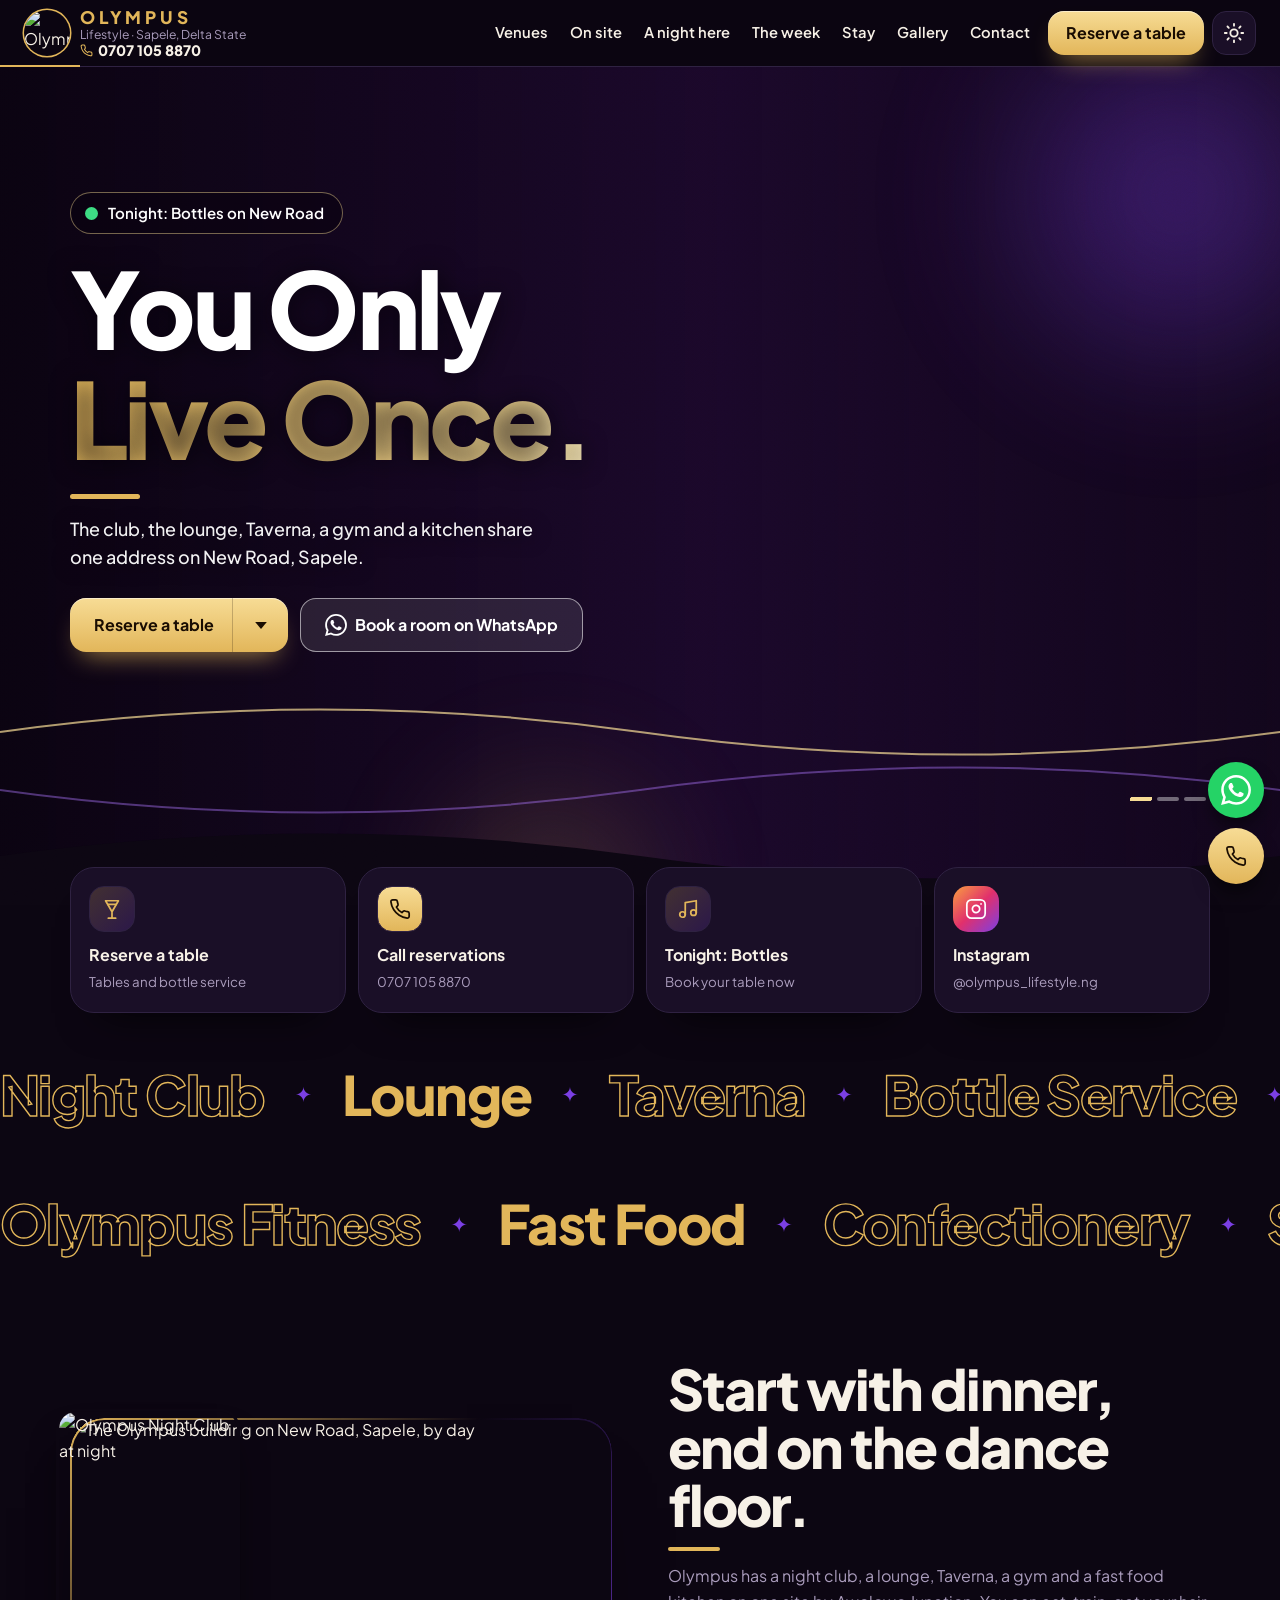
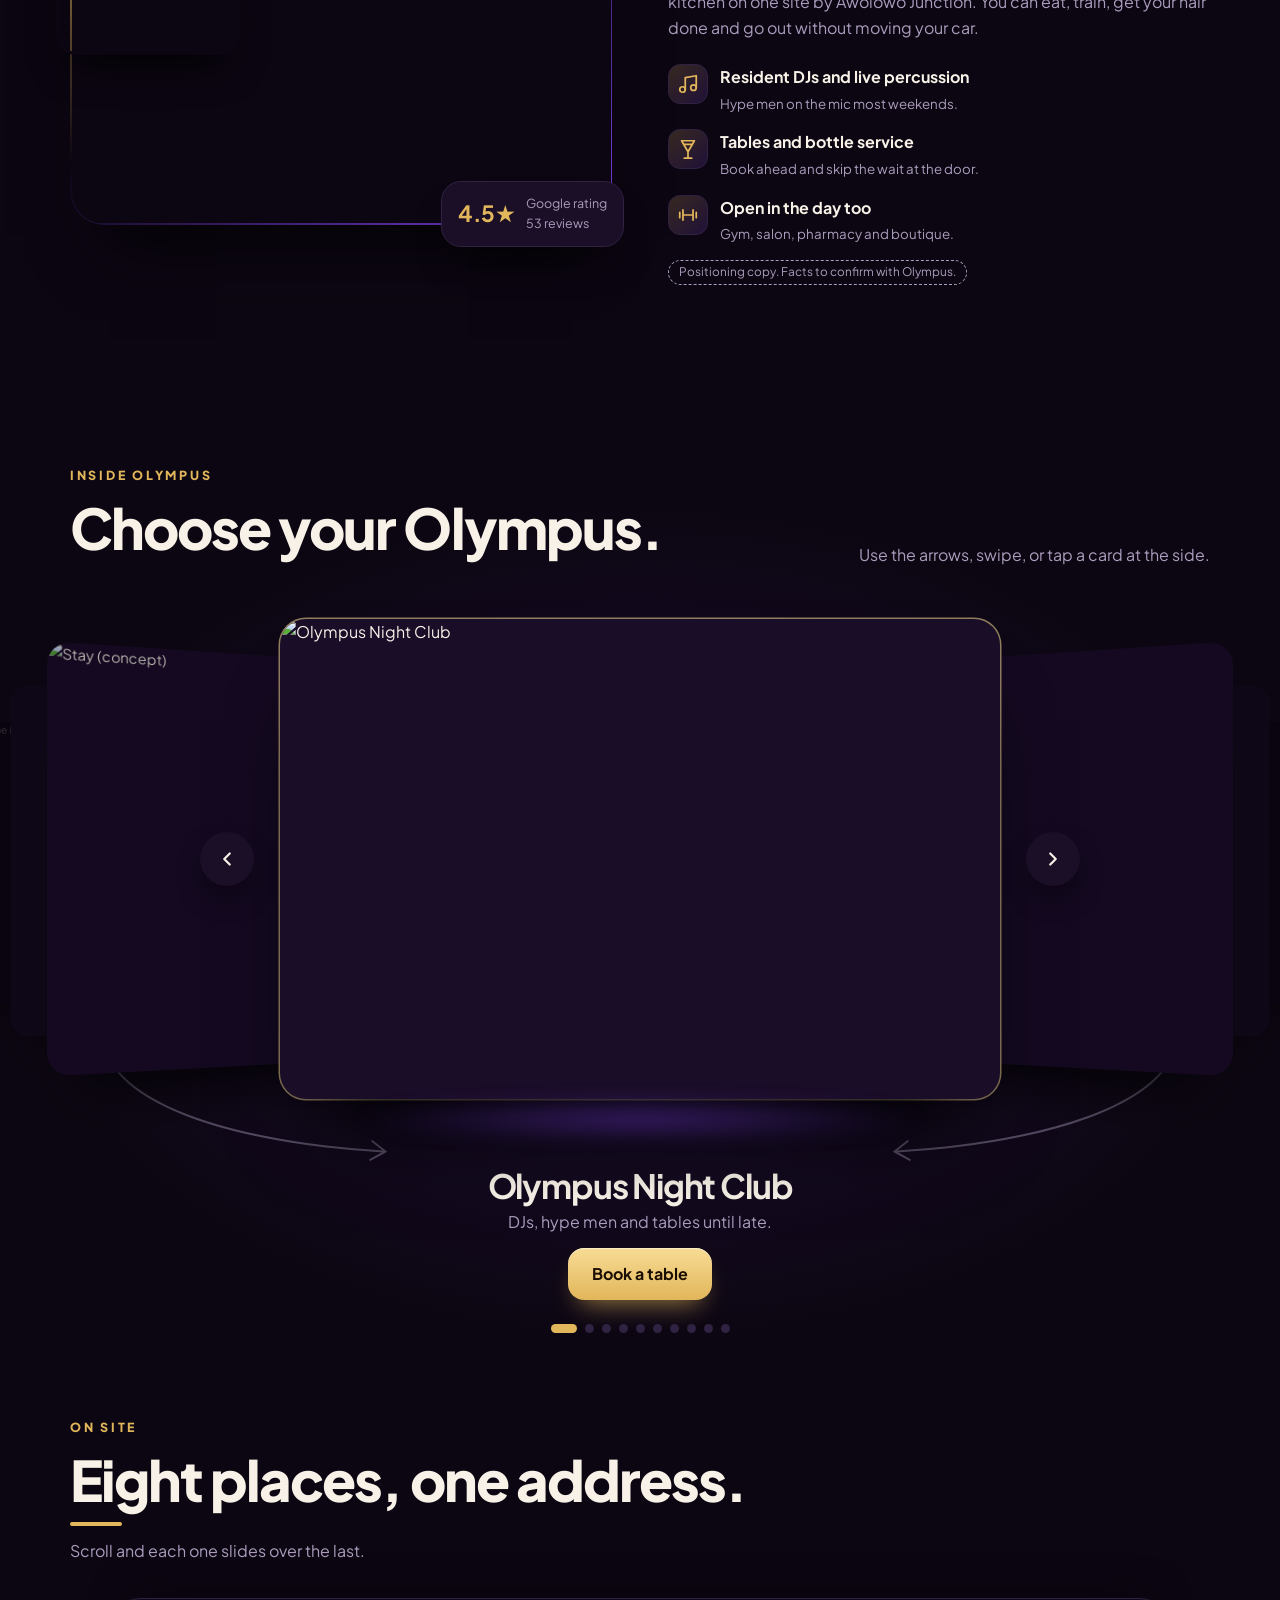
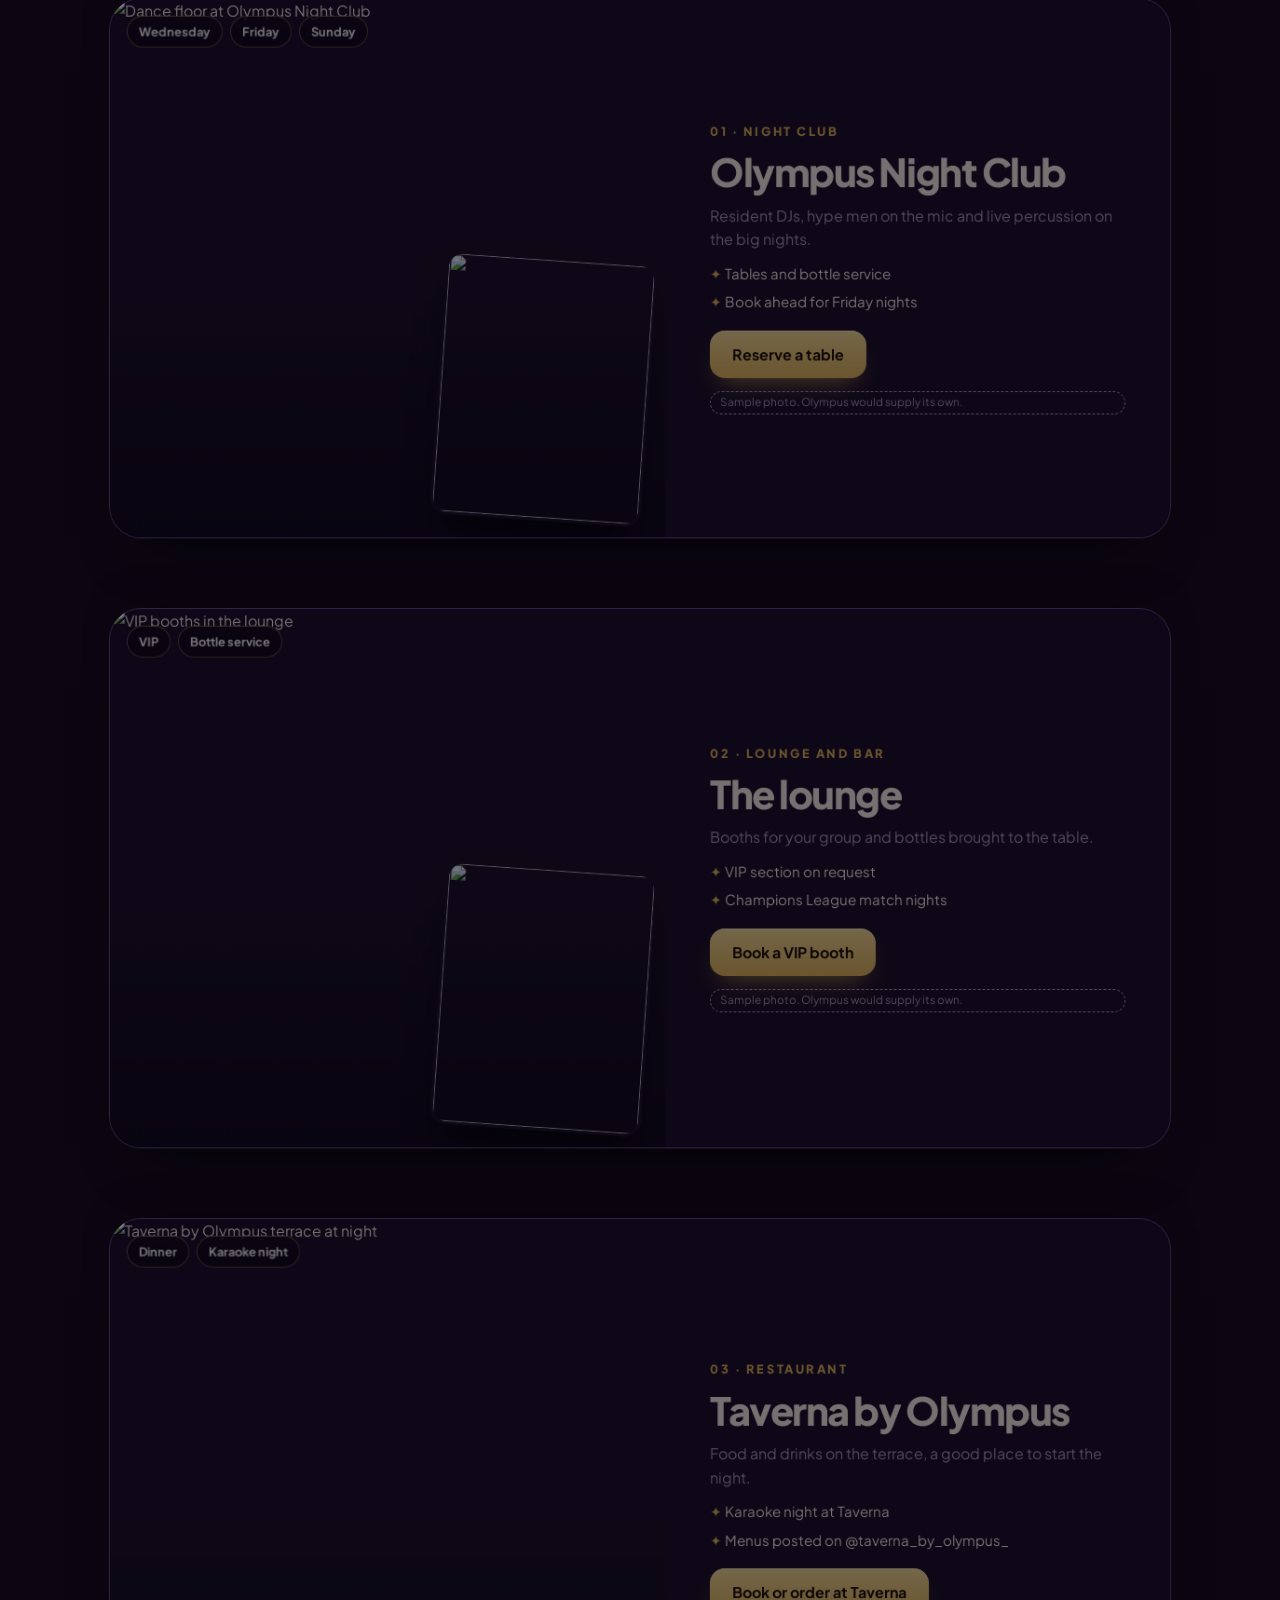
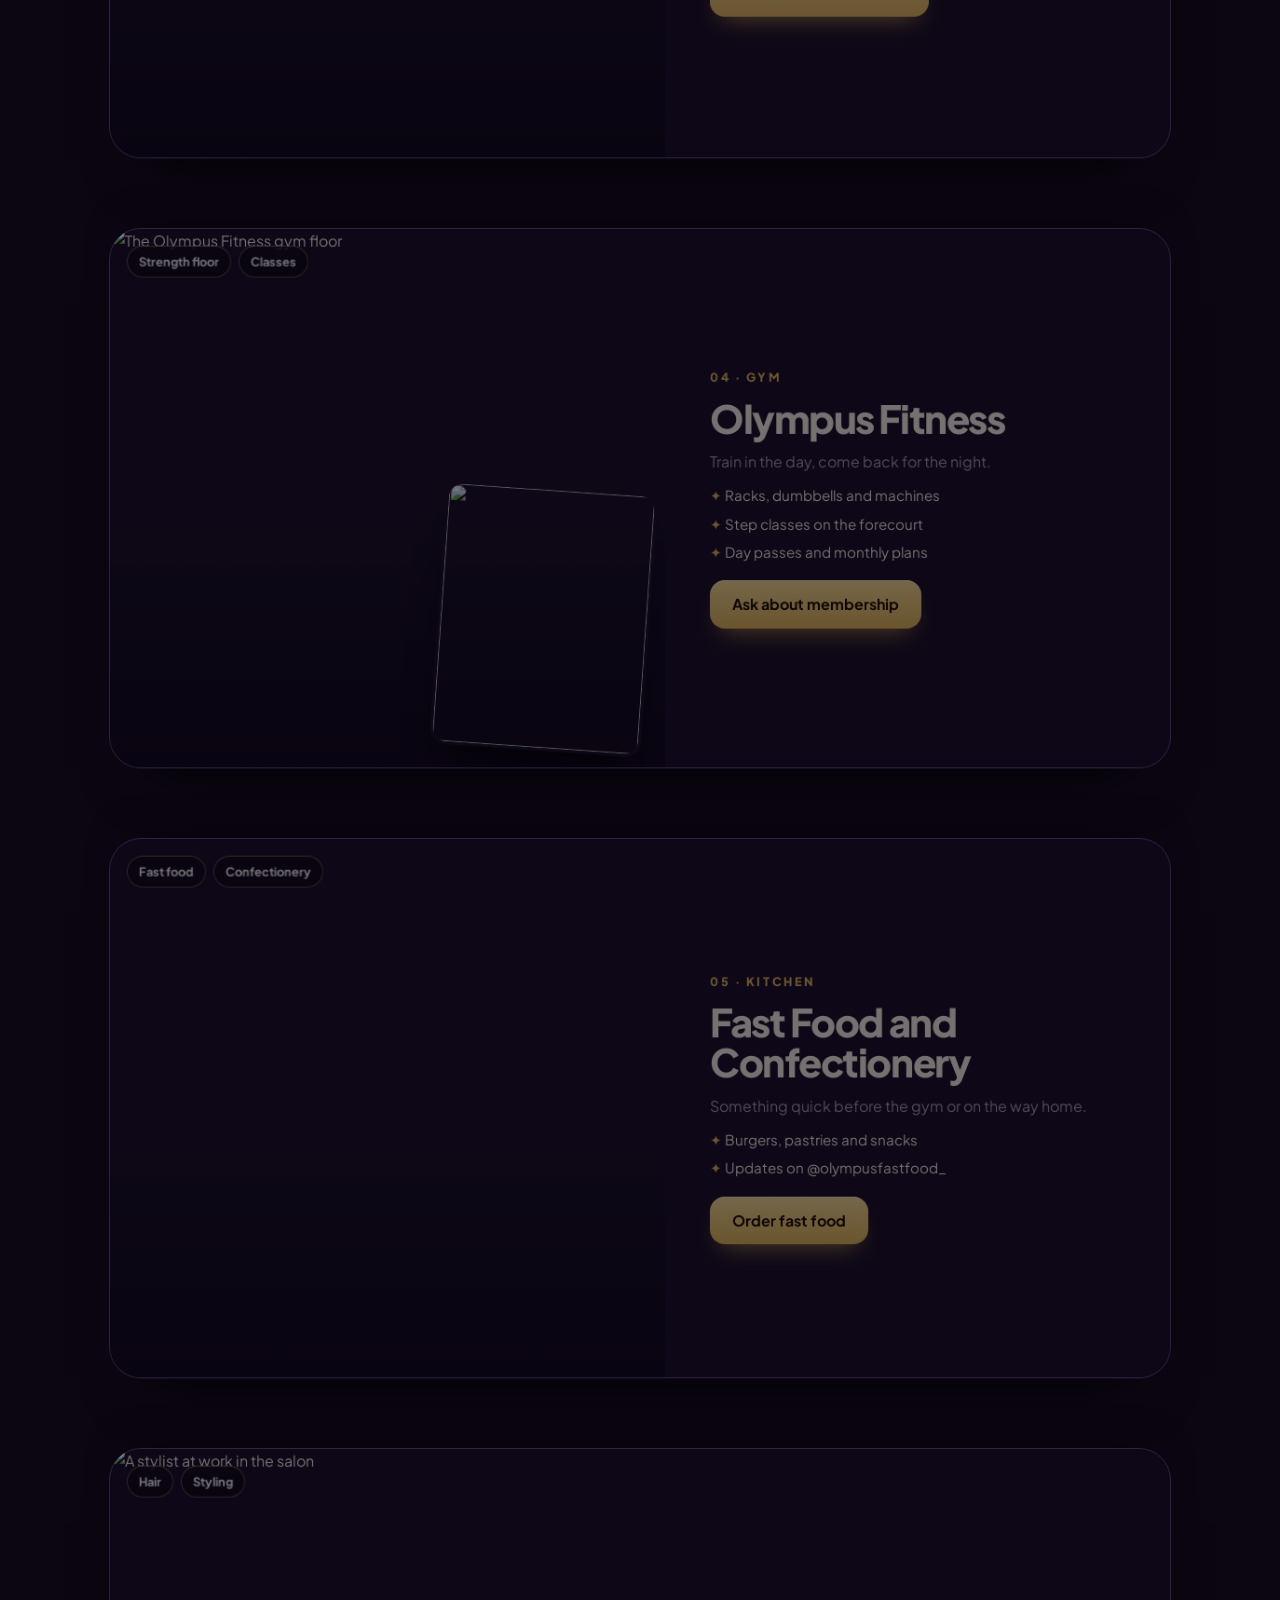
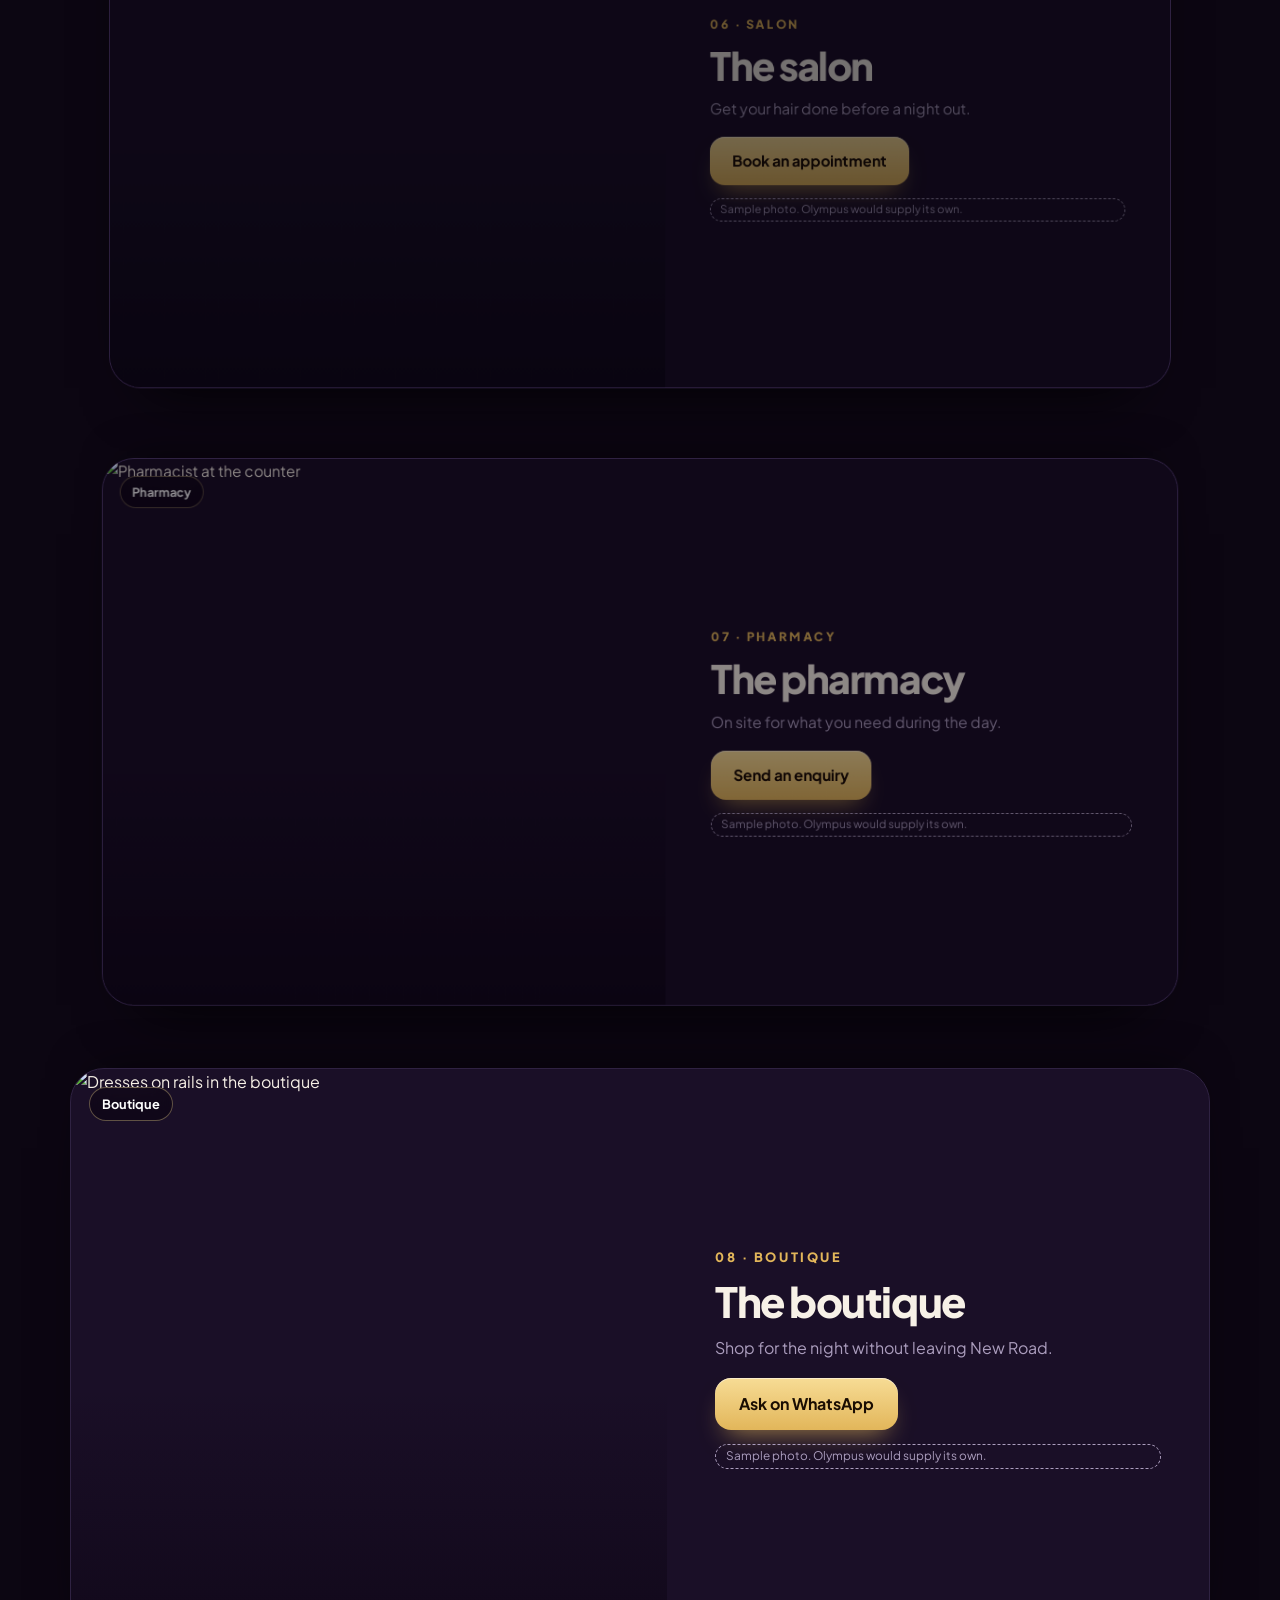
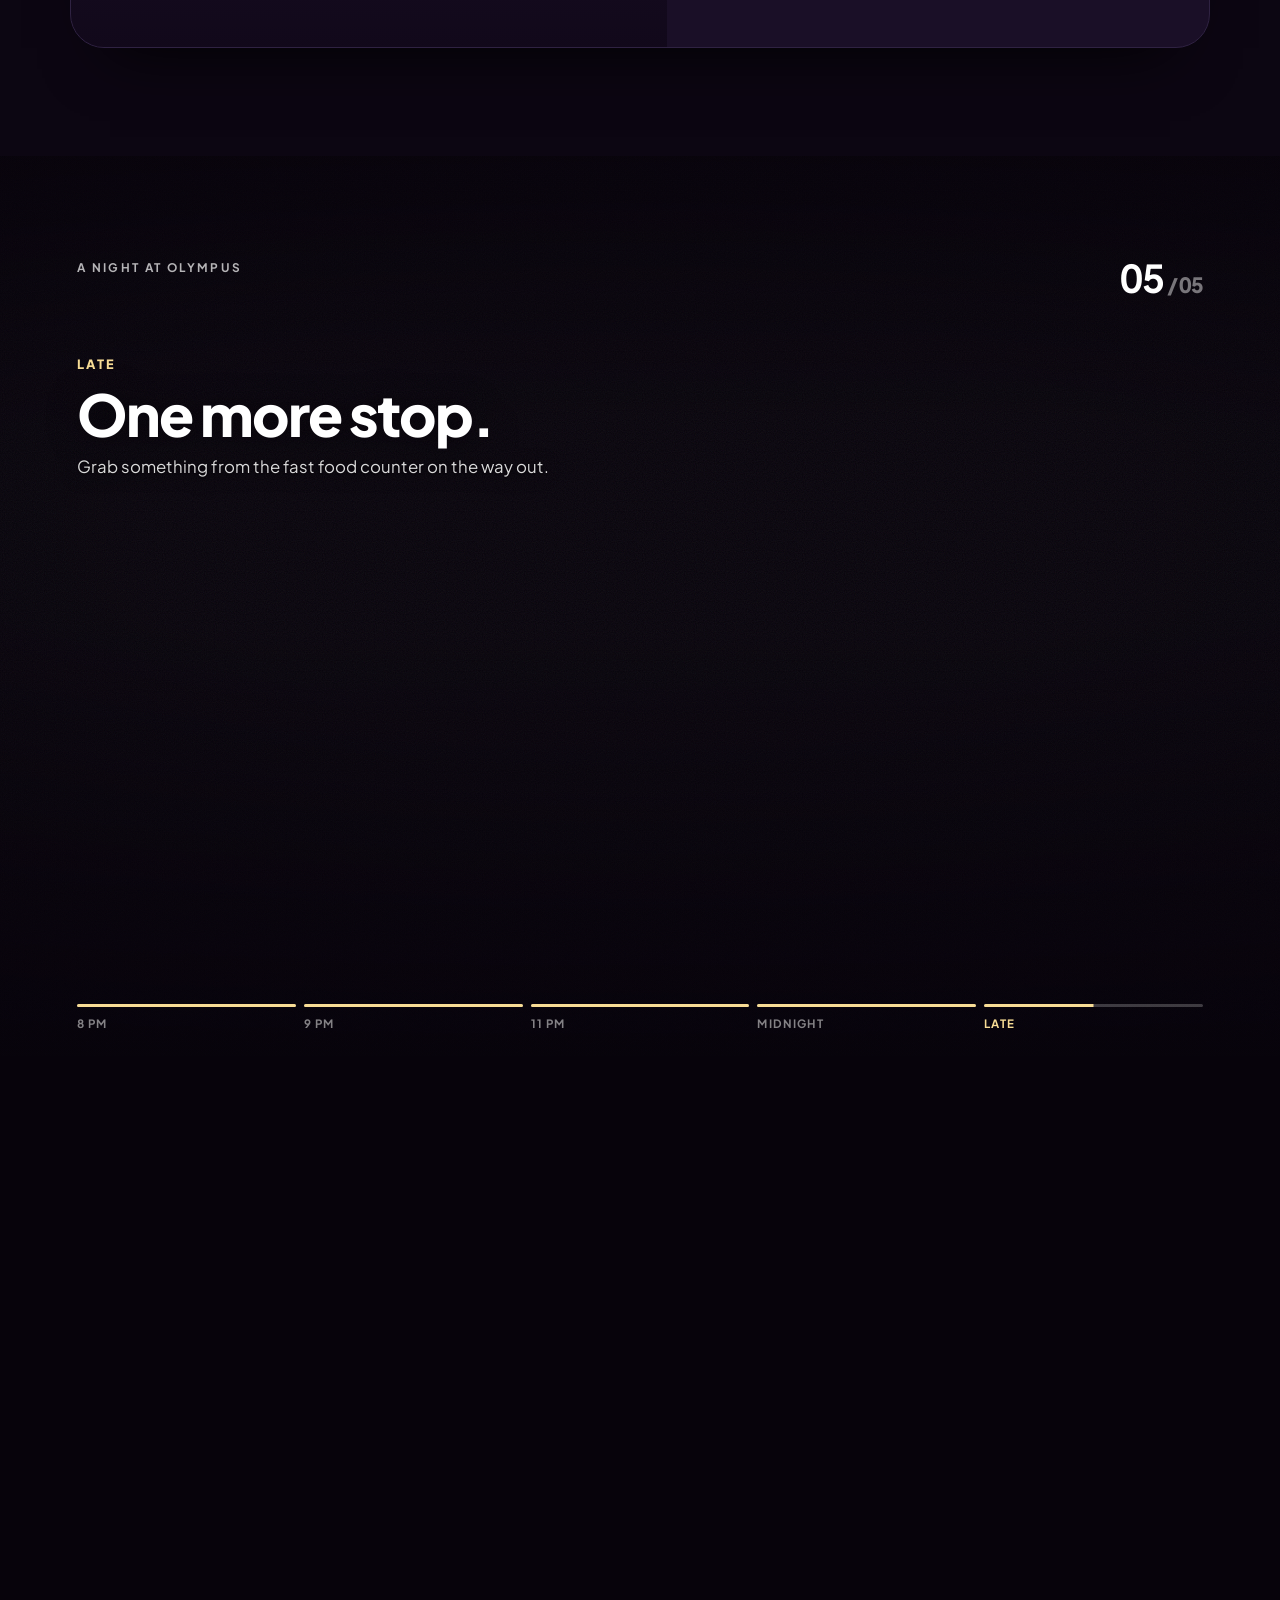
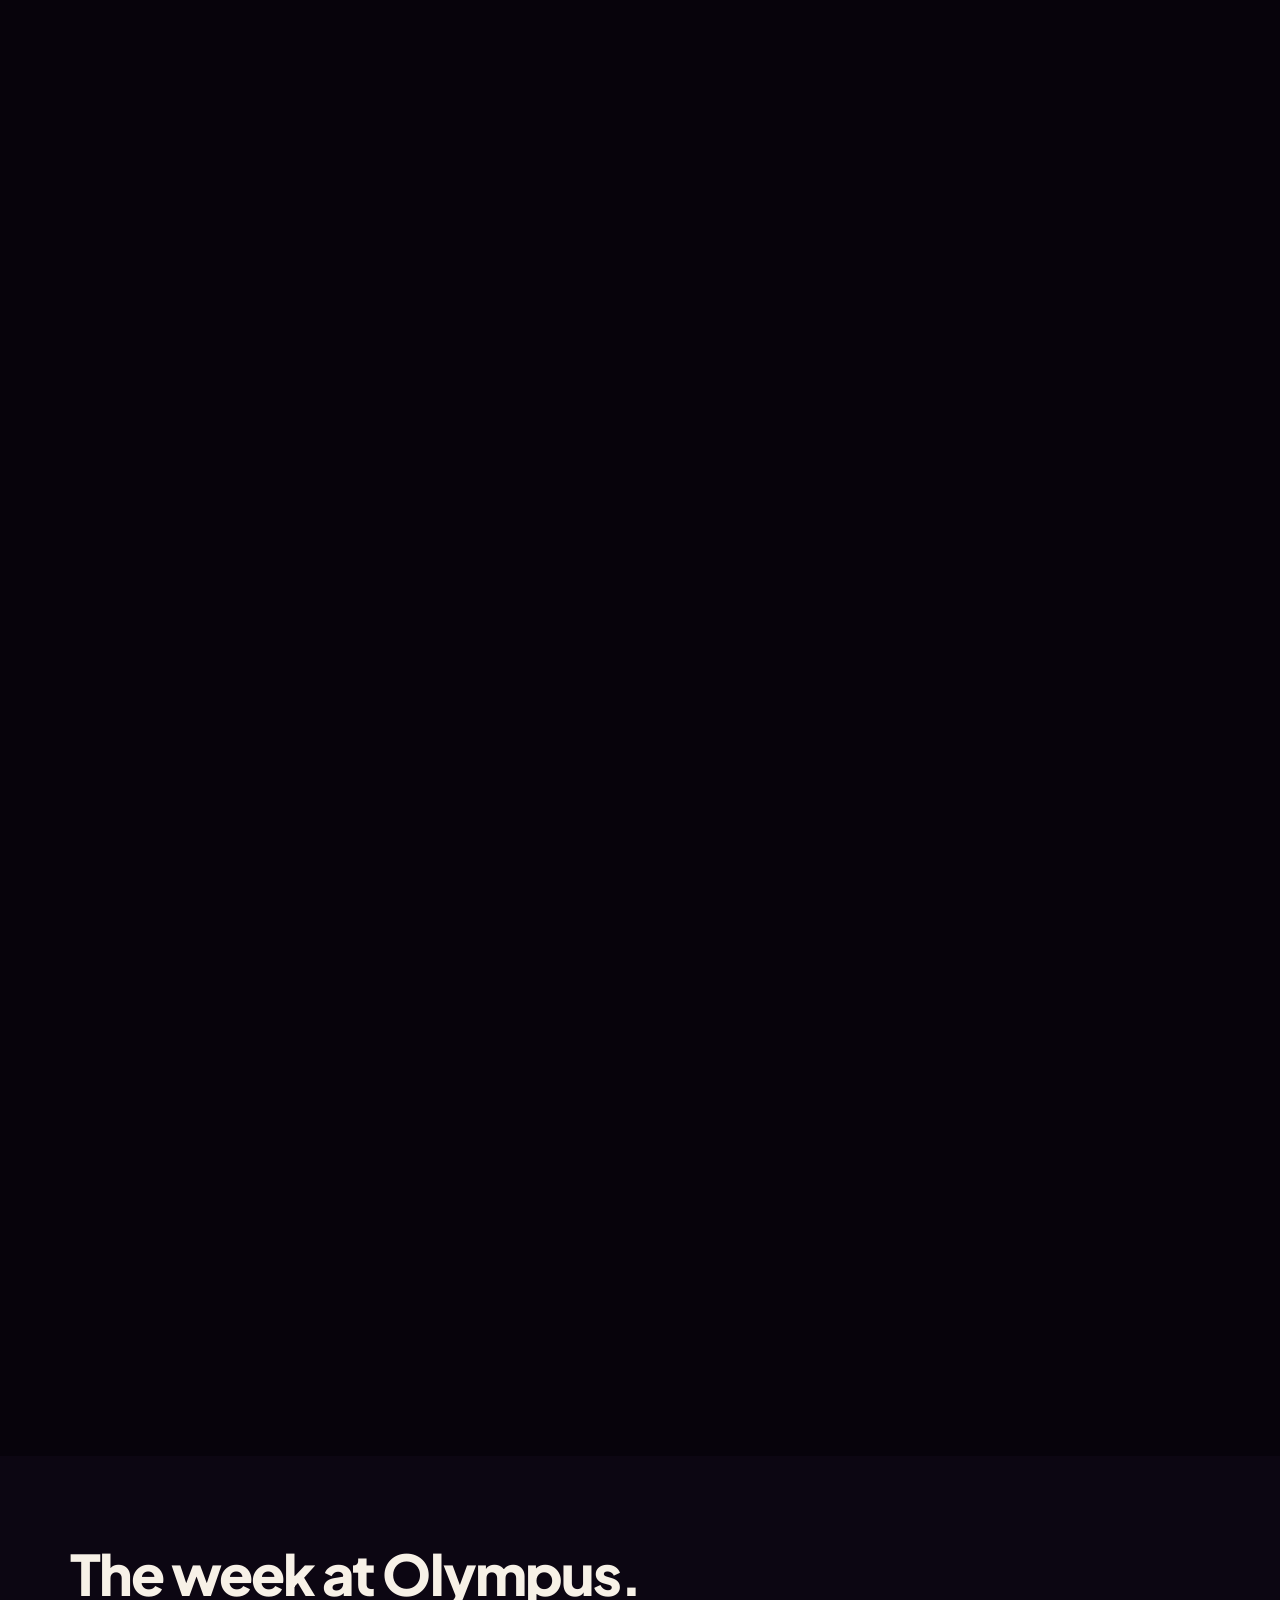
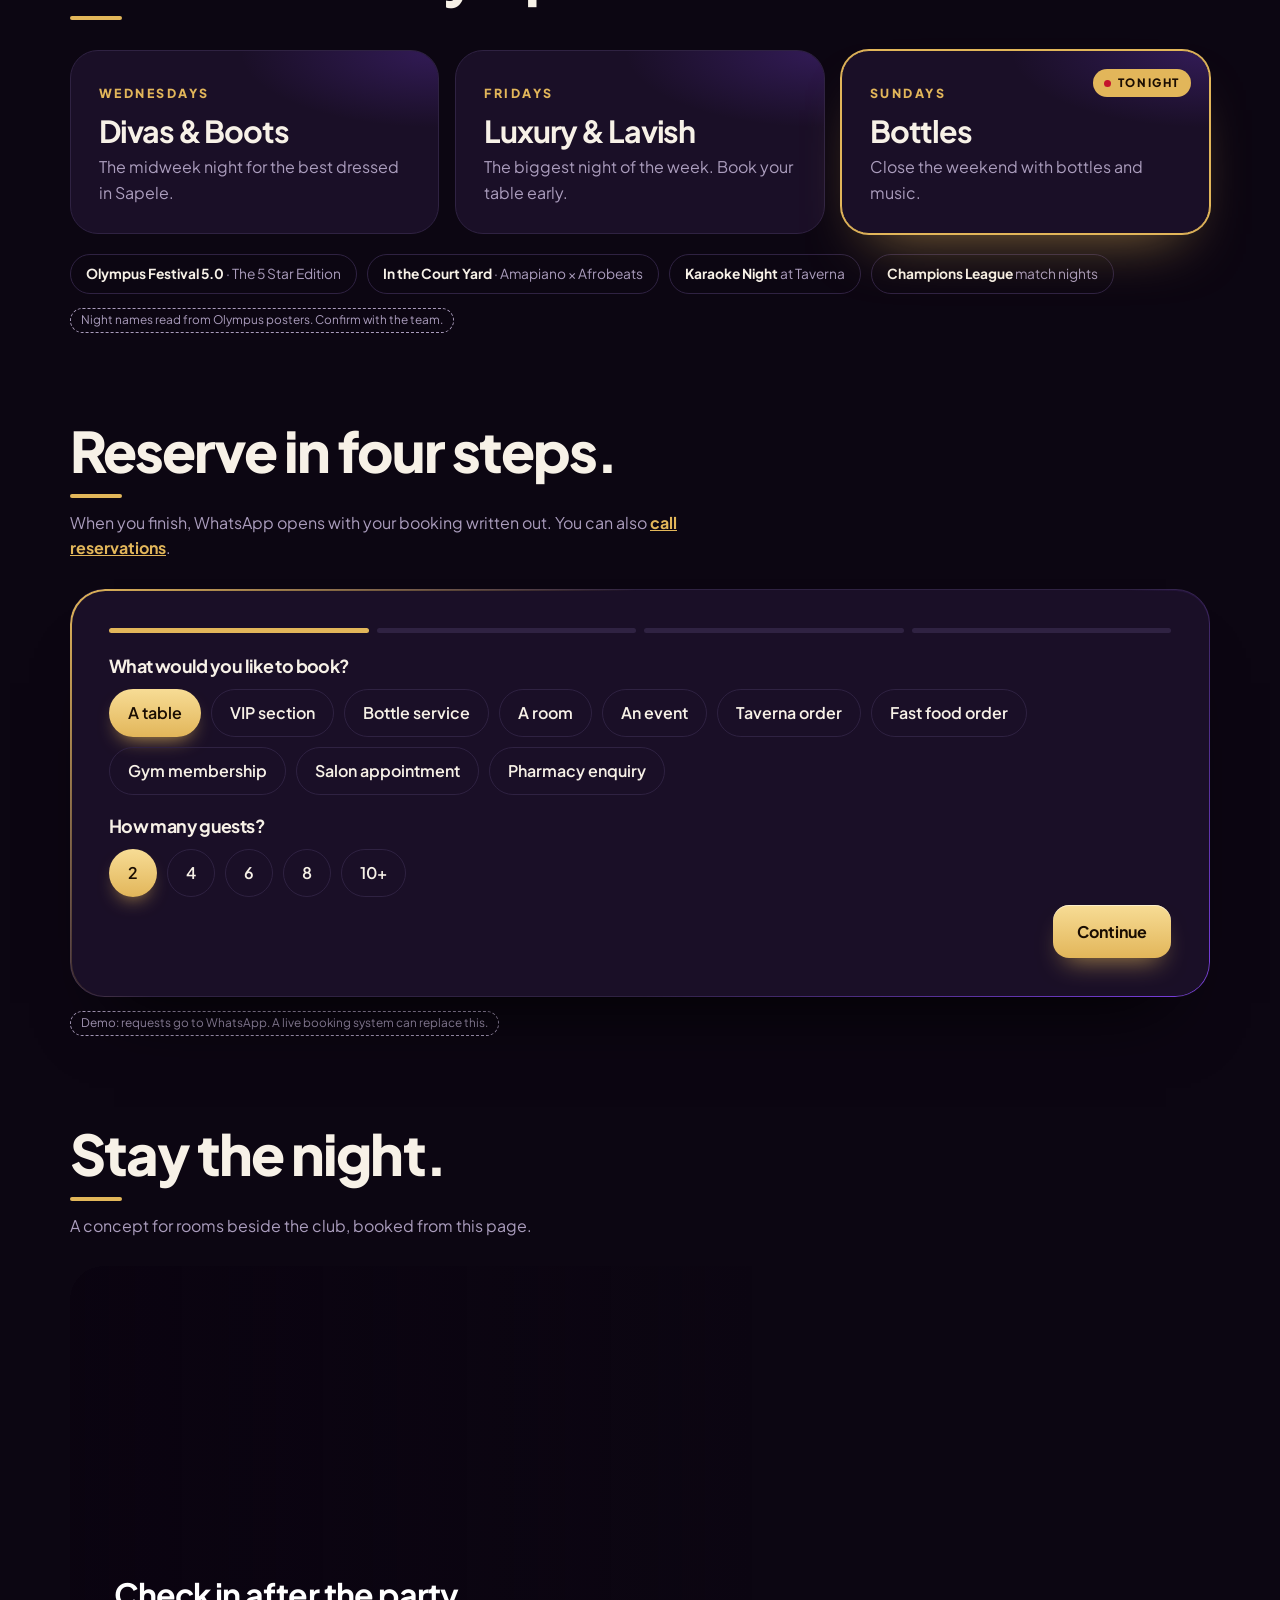
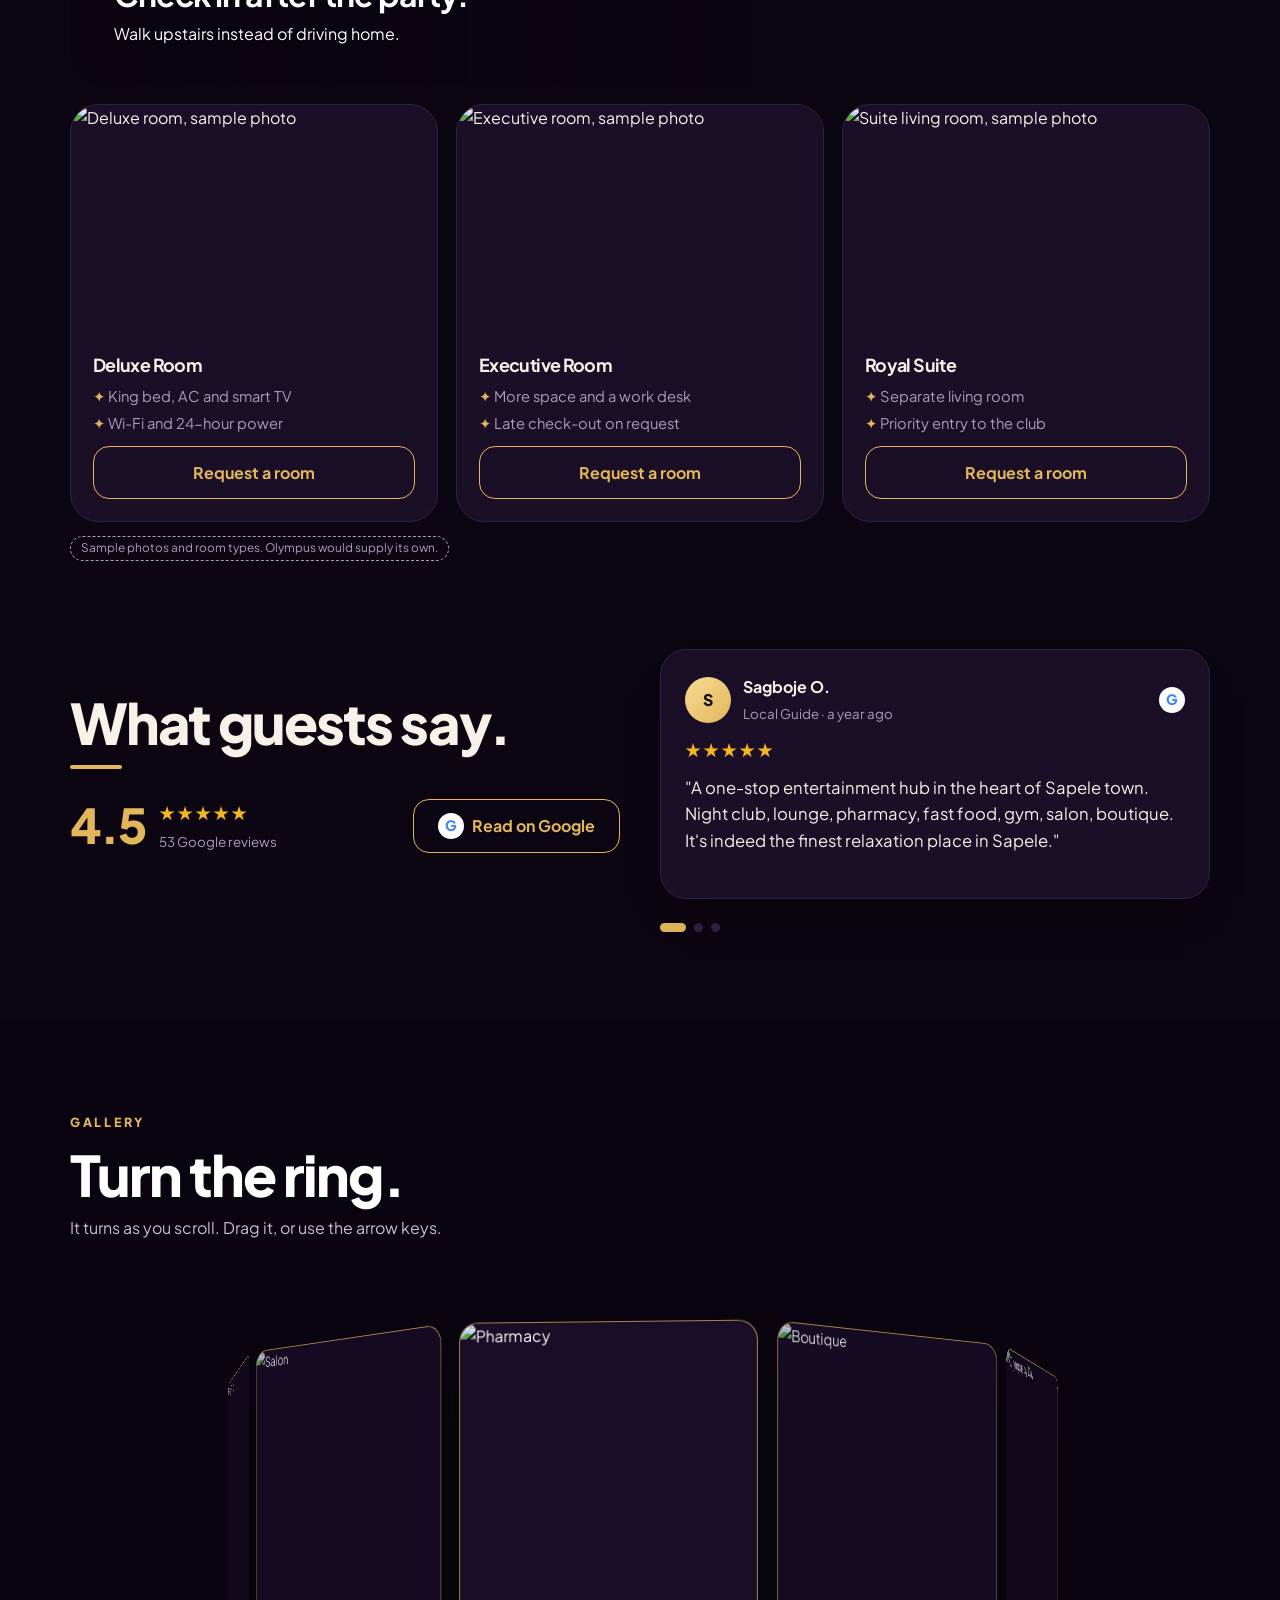
==== commit 1d0f8797: "Olympus demo v5: real venue photos, eight service cards, service menu on the hero button Co-Authored" ====
--- a/olympus-demo/index.html
+++ b/olympus-demo/index.html
@@ -9,7 +9,7 @@
 <link rel="icon" href="/i/logo-256.webp">
 <link rel="preconnect" href="https://cdn.jsdelivr.net" crossorigin>
 <link rel="preconnect" href="https://fonts.googleapis.com"><link rel="preconnect" href="https://fonts.gstatic.com" crossorigin>
-<link rel="preload" as="image" href="/i/taverna-1600.webp" imagesrcset="/i/taverna-800.webp 800w, /i/taverna-1600.webp 1600w" imagesizes="100vw" fetchpriority="high">
+<link rel="preload" as="image" media="(orientation:landscape)" href="/i/taverna-1600.webp" imagesrcset="/i/taverna-800.webp 800w, /i/taverna-1600.webp 1600w" imagesizes="100vw" fetchpriority="high"><link rel="preload" as="image" media="(orientation:portrait)" href="/i/front-1000.webp" imagesrcset="/i/front-600.webp 600w, /i/front-1000.webp 1000w" imagesizes="100vw" fetchpriority="high">
 <link href="https://fonts.googleapis.com/css2?family=Plus+Jakarta+Sans:wght@400;500;600;700;800&display=swap" rel="stylesheet">
 <style>
 :root{--bg:#0c0612;--bg2:#140a1f;--sf:#1a0f27;--tx:#f7f1e7;--mu:#ab9dbd;--ln:#2f2242;--gd:#e2b65a;--gd2:#f7dc95;--pu:#7b3fe4;--ink:#1a0d02;--hz:rgba(12,6,18,.88);--e:cubic-bezier(.22,.8,.2,1)}
@@ -61,8 +61,8 @@
 #mn>a:not(.btn):hover{background:var(--bg2)}#mn>a:not(.btn):hover::after{transform:translateX(4px) rotate(45deg)}#mn .btn{margin-top:6px;display:flex}
 /* hero: three layers */
 .hero{position:relative;overflow:hidden;color:#fff;min-height:calc(100svh - 62px);max-height:960px;display:flex;align-items:flex-end;background:#12061c}
-.hs{position:absolute;inset:-8% 0 0;will-change:transform}.hs img{position:absolute;inset:0;width:100%;height:100%;object-fit:cover;opacity:0;transition:opacity 1.4s}
-.hs img.on{opacity:1}.hs img.on,.hs img.out{animation:zi 7.5s ease-out forwards}.hs img.zo.on,.hs img.zo.out{animation-name:zo}
+.hs{position:absolute;inset:-8% 0 0;will-change:transform}.hs>*{position:absolute;inset:0;width:100%;height:100%;object-fit:cover;opacity:0;transition:opacity 1.4s}.hs picture img{width:100%;height:100%;object-fit:cover}
+.hs>.on{opacity:1}.hs>.on,.hs>.out{animation:zi 7.5s ease-out forwards}.hs>.zo.on,.hs>.zo.out{animation-name:zo}
 @keyframes zi{from{transform:scale(1)}to{transform:scale(1.14)}}@keyframes zo{from{transform:scale(1.14)}to{transform:scale(1)}}
 .hero::before{content:"";position:absolute;inset:0;z-index:1;background:linear-gradient(180deg,rgba(12,4,20,.5),rgba(30,8,48,.35) 32%,rgba(10,3,16,.94))}
 @media(min-width:900px){.hero::before{background:linear-gradient(90deg,rgba(10,3,16,.92),rgba(34,10,54,.55) 55%,rgba(20,6,30,.1))}}
@@ -73,7 +73,7 @@
 .orb.a{width:40vmax;height:40vmax;right:-12vmax;top:-10vmax;background:radial-gradient(#7b3fe4,transparent 65%)}
 .orb.b{width:26vmax;height:26vmax;left:30%;bottom:-12vmax;background:radial-gradient(#e2b65a,transparent 65%);opacity:.25}
 .wv{position:absolute;z-index:3;left:0;bottom:-1px;width:200%;height:90px;animation:dr 18s linear infinite;pointer-events:none}
-.hero .in{position:relative;z-index:4;max-width:1180px;margin:auto;width:100%;padding:0 20px 150px;will-change:transform,opacity}
+.hero .in{position:relative;z-index:4;max-width:1180px;margin:auto;width:100%;padding:0 20px 130px;will-change:transform,opacity}
 .hero .in>*{animation:up 1s var(--e) both}.hero .in>:nth-child(2){animation-delay:.1s}.hero .in>:nth-child(3){animation-delay:.2s}.hero .in>:nth-child(4){animation-delay:.3s}.hero .in>:nth-child(5){animation-delay:.4s}
 @keyframes up{from{opacity:0;transform:translateY(24px);filter:blur(8px)}}
 .hero h1,.hero p{text-shadow:0 2px 24px rgba(5,1,10,.7)}@media(min-width:900px){.hero h1{max-width:12ch}}
@@ -83,23 +83,24 @@
 @keyframes pgl{50%{box-shadow:0 0 22px 2px rgba(247,220,149,.22)}}
 .rb{display:block;width:70px;height:5px;border-radius:5px;background:var(--gd);margin:22px 0 16px}
 .hero p.lead{color:#fff;font-size:1.12rem;max-width:36ch;margin-bottom:26px;font-weight:500;opacity:.95}
-.cta{display:flex;gap:12px;flex-wrap:wrap}.cta .btn{flex:1 1 190px}.hero .cta .btn{flex:1 1 140px;padding:13px 16px}@media(min-width:900px){.cta .btn,.hero .cta .btn{flex:0 0 auto;padding:13px 26px}}
-.seg{position:absolute;z-index:5;right:20px;bottom:150px;display:flex;gap:5px}
+.cta{display:flex;gap:12px;flex-wrap:wrap}.cta .btn,.cta .spl{flex:1 1 190px}@media(min-width:900px){.cta .btn,.cta .spl{flex:0 0 auto}}
+.spl{display:flex;border-radius:16px;box-shadow:inset 0 1px 0 rgba(255,255,255,.5),0 14px 26px -12px rgba(226,182,90,.7);background:linear-gradient(180deg,var(--gd2),var(--gd))}
+.spl .btn{flex:1;box-shadow:none;background:none;border-radius:16px 0 0 16px;padding-right:18px}
+.spl .car{width:56px;border:0;border-left:1.5px solid rgba(26,13,2,.22);background:none;color:var(--ink);cursor:pointer;border-radius:0 16px 16px 0;display:grid;place-items:center;flex-shrink:0}
+.spl .car svg{width:14px;height:14px;transition:transform .35s var(--e)}.spl .car[aria-expanded=true] svg{transform:rotate(180deg)}
+.spl .car:hover{background:rgba(255,255,255,.18)}
+#sv{position:fixed;z-index:92;width:min(320px,calc(100% - 32px));max-height:min(70vh,520px);overflow:auto;background:var(--sf);border:1px solid var(--ln);border-radius:22px;padding:8px;box-shadow:0 40px 80px -24px rgba(0,0,0,.85);opacity:0;transform:translateY(-8px) scale(.97);transform-origin:top left;pointer-events:none;visibility:hidden;transition:opacity .25s,transform .35s var(--e),visibility 0s .35s}
+#sv.up{transform-origin:bottom left;transform:translateY(8px) scale(.97)}
+#sv.on{opacity:1;transform:none;pointer-events:auto;visibility:visible;transition:opacity .25s,transform .35s var(--e)}
+#sv small{display:block;padding:8px 12px 4px;font-size:.7rem;font-weight:800;letter-spacing:.16em;text-transform:uppercase;color:var(--gd)}
+#sv button{display:flex;width:100%;align-items:center;gap:12px;font:inherit;font-weight:600;color:var(--tx);background:none;border:0;padding:11px 12px;border-radius:14px;cursor:pointer;text-align:left}
+#sv button:hover,#sv button:focus-visible{background:var(--bg2)}#sv button .ic{width:34px;height:34px;border-radius:11px}#sv button .ic svg{width:17px;height:17px}
+#sv button span:last-child small{display:inline;padding:0;font-size:.8rem;font-weight:500;letter-spacing:0;text-transform:none;color:var(--mu)}
+.seg{position:absolute;z-index:5;right:20px;bottom:104px;display:flex;gap:5px}
 .seg i{width:22px;height:4px;border-radius:4px;background:rgba(255,255,255,.4);position:relative;overflow:hidden}
 .seg i.on::after{content:"";position:absolute;inset:0;background:var(--gd2);transform-origin:left;animation:sg 5.2s linear forwards}@keyframes sg{from{transform:scaleX(0)}}
 /* quick actions */
-/* booking bar in the hero */
-.hb{position:relative;z-index:7;max-width:1140px;width:calc(100% - 32px);margin:-92px auto 0;display:grid;grid-template-columns:1.25fr 1.1fr .8fr auto;align-items:stretch;gap:6px;padding:10px;border-radius:26px;background:color-mix(in srgb,var(--sf) 80%,transparent);backdrop-filter:blur(18px) saturate(1.4);-webkit-backdrop-filter:blur(18px) saturate(1.4);box-shadow:0 40px 60px -30px rgba(0,0,0,.85)}
-.hb::before{content:"";position:absolute;inset:0;border-radius:inherit;padding:1.5px;background:linear-gradient(120deg,var(--gd),transparent 40%,transparent 60%,var(--pu));-webkit-mask:linear-gradient(#000 0 0) content-box,linear-gradient(#000 0 0);-webkit-mask-composite:xor;mask-composite:exclude;pointer-events:none}
-.hb .f{padding:8px 14px;border-radius:18px;transition:background .25s;min-width:0}.hb .f:hover,.hb .f:focus-within{background:var(--bg2)}
-.hb .f+.f{border-left:1px solid var(--ln)}
-.hb label{font-size:.68rem;letter-spacing:.16em;text-transform:uppercase;color:var(--gd);margin:0 0 2px}
-.hb input,.hb select{border:0;background:transparent;padding:0;min-height:30px;font-weight:700;border-radius:0}.hb input:focus,.hb select:focus{box-shadow:none}
-.hb select option{background:var(--sf)}
-.hb .btn{min-height:58px;border-radius:18px;padding:0 26px}
-.hbt{grid-column:1/-1;display:flex;justify-content:space-between;gap:10px;font-size:.78rem;color:var(--mu);padding:2px 12px 0}.hbt b{color:var(--tx)}
-@media(max-width:860px){.hero{min-height:calc(86svh - 62px)}.hb{grid-template-columns:1fr 1fr;margin-top:-104px}.hb .f:first-child{grid-column:1/-1}.hb .f+.f{border-left:0}.hb .f:nth-child(3){border-left:1px solid var(--ln)}.hb .f:first-child{border-bottom:1px solid var(--ln);border-radius:18px 18px 0 0}.hb .btn{grid-column:1/-1;min-height:52px}}
-.qa{max-width:1180px;margin:18px auto 0;padding:0 20px;display:grid;grid-template-columns:repeat(4,1fr);gap:12px;position:relative;z-index:6}
+.qa{max-width:1180px;margin:-38px auto 0;padding:0 20px;display:grid;grid-template-columns:repeat(4,1fr);gap:12px;position:relative;z-index:6}
 @media(max-width:900px){.qa{grid-template-columns:1fr 1fr}}
 .q{display:flex;flex-direction:column;gap:10px;background:var(--sf);border:1px solid var(--ln);border-radius:24px;padding:18px;text-decoration:none;box-shadow:0 30px 40px -30px rgba(0,0,0,.8);transition:transform .3s,border-color .3s}
 .q:hover{border-color:var(--gd)}.q b{display:block}.q small{color:var(--mu)}
@@ -144,7 +145,7 @@
 .cfc>*{transition:opacity .4s,transform .4s var(--e)}.cfc.sw>*{opacity:0;transform:translateY(10px)}
 /* services: sticky cards that stack */
 .stk{display:grid;gap:30px;margin-top:34px;padding-bottom:20px}
-.sk{position:sticky;top:calc(78px + var(--i)*16px);display:grid;grid-template-columns:1.1fr 1fr;height:min(580px,calc(100svh - 120px));background:var(--sf);border:1px solid var(--ln);border-radius:34px;overflow:hidden;box-shadow:0 -20px 50px -30px rgba(0,0,0,.8),0 40px 60px -40px rgba(0,0,0,.9);transform-origin:50% 0;will-change:transform}
+.sk{position:sticky;top:calc(78px + var(--i)*12px);display:grid;grid-template-columns:1.1fr 1fr;height:min(580px,calc(100svh - 120px));background:var(--sf);border:1px solid var(--ln);border-radius:34px;overflow:hidden;box-shadow:0 -20px 50px -30px rgba(0,0,0,.8),0 40px 60px -40px rgba(0,0,0,.9);transform-origin:50% 0;will-change:transform}
 .sk::after{content:"";position:absolute;inset:0;background:#05020a;opacity:var(--p,0);pointer-events:none;z-index:5;border-radius:inherit}
 .skm{position:relative;overflow:hidden;min-height:0}
 .skm>img{position:absolute;inset:0;width:100%;height:100%;object-fit:cover}
@@ -157,7 +158,7 @@
 .skt .no{font-size:.8rem;font-weight:800;letter-spacing:.2em;color:var(--gd)}.skt h3{font-size:clamp(1.6rem,3.6vw,2.6rem);font-weight:800;letter-spacing:-.035em}
 .skt p{color:var(--mu)}.skt ul{margin:0;padding:0;list-style:none;display:grid;gap:6px;font-size:.95rem}.skt li::before{content:"\2726  ";color:var(--gd)}
 .skt .btn{align-self:flex-start;margin-top:6px}
-@media(max-width:820px){.sk{grid-template-columns:1fr;grid-template-rows:44% 1fr;top:calc(72px + var(--i)*12px);height:min(640px,calc(100svh - 96px))}.skt{gap:8px;padding:20px 20px 22px;justify-content:flex-start}.skt ul{font-size:.88rem;gap:3px}.sks{width:30%;right:12px;bottom:12px}.skt p{font-size:.93rem}}
+@media(max-width:820px){.sk{grid-template-columns:1fr;grid-template-rows:42% 1fr;top:calc(70px + var(--i)*8px);height:min(620px,calc(100svh - 140px))}.skt{gap:8px;padding:20px 20px 22px;justify-content:flex-start}.skt ul{font-size:.88rem;gap:3px}.sks{width:30%;right:12px;bottom:12px}.skt p{font-size:.93rem}}
 /* ring gallery: cards on a circular track */
 .rg{position:relative;overflow:hidden;background:#09040f;color:#fff;padding:88px 0 70px}
 .rg .lead{color:#c7bad6}
@@ -302,7 +303,7 @@
 #ts{position:fixed;left:50%;bottom:96px;transform:translateX(-50%);background:var(--tx);color:var(--bg);padding:10px 16px;border-radius:12px;z-index:99;font-size:.9rem;opacity:0;pointer-events:none;transition:.3s}#ts.on{opacity:1}
 /* one reveal, used everywhere: rise out of blur */
 .js .rv{opacity:0;transform:translateY(30px);filter:blur(8px);transition:opacity .9s var(--e),transform .9s var(--e),filter .9s var(--e);transition-delay:var(--d,0s)}.js .rv.in{opacity:1;transform:none;filter:none}
-@media(prefers-reduced-motion:reduce){*,*::before,*::after{animation:none!important;transition:none!important;scroll-behavior:auto!important}.js .rv{opacity:1;transform:none;filter:none}.hs img.on{opacity:1}.sc{transition:none}}
+@media(prefers-reduced-motion:reduce){*,*::before,*::after{animation:none!important;transition:none!important;scroll-behavior:auto!important}.js .rv{opacity:1;transform:none;filter:none}.hs>.on{opacity:1}.sc{transition:none}}
 </style>
 </head>
 <body>
@@ -322,7 +323,7 @@
 
 <main id="top">
 <section class="hero">
- <div class="hs" id="hs"><img class="on" src="/i/taverna-1600.webp" srcset="/i/taverna-800.webp 800w, /i/taverna-1600.webp 1600w" sizes="100vw" alt="" fetchpriority="high" decoding="async"></div>
+ <div class="hs" id="hs"><picture class="on"><source media="(orientation:portrait)" srcset="/i/front-600.webp 600w, /i/front-1000.webp 1000w" sizes="100vw"><img src="/i/taverna-1600.webp" srcset="/i/taverna-800.webp 800w, /i/taverna-1600.webp 1600w" sizes="100vw" alt="" fetchpriority="high" decoding="async" style="object-position:center 30%"></picture></div>
  <div class="lyr" id="ly1"><span class="orb a"></span><span class="orb b"></span></div>
  <div class="lyr" id="ly2">
   <svg class="cv" viewBox="0 0 2880 90" preserveAspectRatio="none" fill="none" stroke="rgba(247,220,149,.7)" stroke-width="2"><path d="M0 45Q360 0 720 45T1440 45T2160 45T2880 45"/></svg>
@@ -334,17 +335,11 @@
   <h1>You Only<br><span class="gt">Live Once.</span></h1>
   <i class="rb"></i>
   <p class="lead">The club, the lounge, Taverna, a gym and a kitchen share one address on New Road, Sapele.</p>
-  <div class="cta"><a class="btn" href="#book">Reserve a table</a><a class="btn gh" href="https://www.instagram.com/olympus_lifestyle.ng" target="_blank" rel="noopener"><i data-i="ig"></i>Follow on Instagram</a></div>
+  <div class="cta"><div class="spl"><a class="btn" href="#book" data-b="A table">Reserve a table</a><button class="car" id="svb" type="button" aria-haspopup="menu" aria-expanded="false" aria-controls="sv" aria-label="Book something else"><svg viewBox="0 0 12 12" fill="currentColor"><path d="M1 3.5h10L6 9.5z"/></svg></button></div><a class="btn gh" href="https://wa.me/2348032575150?text=Hello%20Olympus%2C%20I%27d%20like%20to%20book%20a%20room." target="_blank" rel="noopener"><i data-i="wa"></i>Book a room on WhatsApp</a></div>
  </div>
  <div class="seg" id="sg"></div>
  <span class="grain"></span>
 </section>
-<form class="hb" id="hb" aria-label="Start a booking">
- <div class="f"><label for="hbt">I want to book</label><select id="hbt"><option>A table</option><option>VIP section</option><option>Bottle service</option><option>A room</option><option>An event</option><option>Gym membership</option></select></div>
- <div class="f"><label for="hbd">Date</label><input id="hbd" type="date"></div>
- <div class="f"><label for="hbg">Guests</label><select id="hbg"><option>2</option><option>4</option><option>6</option><option>8</option><option>10+</option></select></div>
- <button class="btn" type="submit">Continue booking</button>
-</form>
 
 <div class="qa">
  <a class="q tl3" href="#book"><span class="ic"><i data-i="glass"></i></span><span><b>Reserve a table</b><small>Tables and bottle service</small></span></a>
@@ -356,8 +351,8 @@
 
 <section id="about" class="w two">
  <div class="stackd rv">
-  <div class="im"><img class="px" data-s=".12" src="/i/gold-800.webp" srcset="/i/gold-800.webp 800w, /i/gold-1200.webp 1200w" sizes="(max-width:860px) 92vw, 560px" alt="The Olympus building on New Road, Sapele, by day" loading="lazy" decoding="async"></div>
-  <div class="fl2 px" data-s="-.18"><img src="/i/night-560.webp" alt="Olympus Night Club at night" loading="lazy" decoding="async"></div>
+  <div class="im"><img class="px" data-s=".12" src="/i/day-1000.webp" srcset="/i/day-600.webp 600w, /i/day-1000.webp 1000w" sizes="(max-width:860px) 92vw, 560px" alt="The Olympus building on New Road, Sapele, by day" style="object-position:center 60%" loading="lazy" decoding="async"></div>
+  <div class="fl2 px" data-s="-.18"><img src="/i/front-600.webp" alt="Olympus Night Club at night" loading="lazy" decoding="async"></div>
   <div class="fl"><b>4.5★</b><span><small>Google rating</small><small>53 reviews</small></span></div>
  </div>
  <div class="rv" style="--d:.1s">
@@ -386,29 +381,35 @@
 
 <section id="services" class="w" style="padding-top:40px">
  <span class="ey rv">On site</span>
- <h2 class="hl rv">Five places, one address.</h2>
+ <h2 class="hl rv">Eight places, one address.</h2>
  <p class="lead rv">Scroll and each one slides over the last.</p>
  <div class="stk" id="stk">
-  <article class="sk" style="--i:0"><div class="skm"><img src="/i/night-1000.webp" srcset="/i/night-560.webp 560w, /i/night-1000.webp 1000w" sizes="(max-width:820px) 94vw, 600px" alt="Olympus Night Club lit up at night" loading="lazy" decoding="async" style="object-position:center 30%"><div class="gch"><span>Wednesday</span><span>Friday</span><span>Sunday</span></div></div>
-   <div class="skt"><span class="no">01 · NIGHT CLUB AND LOUNGE</span><h3>Olympus Night Club</h3><p>Resident DJs, hype men on the mic and live percussion on the big nights.</p><ul><li>Tables and bottle service</li><li>VIP section on request</li><li>Champions League match nights in the lounge</li></ul><a class="btn" href="#book" data-b="A table">Reserve a table</a></div></article>
-  <article class="sk" style="--i:1"><div class="skm"><img src="/i/taverna-1600.webp" srcset="/i/taverna-800.webp 800w, /i/taverna-1600.webp 1600w" sizes="(max-width:820px) 94vw, 640px" alt="Taverna by Olympus terrace" loading="lazy" decoding="async"><div class="sks"><img src="/i/food-800.webp" alt="" loading="lazy" decoding="async"></div><div class="gch"><span>Dinner</span><span>Karaoke night</span></div></div>
-   <div class="skt"><span class="no">02 · RESTAURANT</span><h3>Taverna by Olympus</h3><p>Food and drinks on the terrace, a good place to start the night.</p><ul><li>Karaoke night at Taverna</li><li>Menus posted on @taverna_by_olympus_</li></ul><a class="btn" href="#book" data-b="A table">Book Taverna</a></div></article>
-  <article class="sk" style="--i:2"><div class="skm"><img src="/i/gym-800.webp" alt="Olympus Fitness gym floor" loading="lazy" decoding="async"><div class="sks"><img src="/i/class-800.webp" alt="" loading="lazy" decoding="async"></div><div class="gch"><span>Strength floor</span><span>Classes</span></div></div>
-   <div class="skt"><span class="no">03 · GYM</span><h3>Olympus Fitness</h3><p>Train in the day, come back for the night.</p><ul><li>Free weights and machines</li><li>Group step classes on the forecourt</li><li>Ask about day passes and monthly plans</li></ul><a class="btn" href="#book" data-b="Gym membership">Ask about membership</a></div></article>
-  <article class="sk" style="--i:3"><div class="skm"><img src="/i/food-1600.webp" srcset="/i/food-800.webp 800w, /i/food-1600.webp 1600w" sizes="(max-width:820px) 94vw, 640px" alt="Olympus fast food counter" loading="lazy" decoding="async"><div class="gch"><span>Fast food</span><span>Confectionery</span></div></div>
-   <div class="skt"><span class="no">04 · KITCHEN</span><h3>Fast Food</h3><p>Something quick before the gym or on the way home.</p><ul><li>Burgers, pastries and snacks</li><li>Updates on @olympusfastfood_</li></ul><a class="btn" href="https://www.instagram.com/olympusfastfood_" target="_blank" rel="noopener">See the menu</a></div></article>
-  <article class="sk" style="--i:4"><div class="skm"><img src="/i/gold-1200.webp" srcset="/i/gold-800.webp 800w, /i/gold-1200.webp 1200w" sizes="(max-width:820px) 94vw, 640px" alt="The Olympus building by day" loading="lazy" decoding="async"><div class="gch"><span>Salon</span><span>Pharmacy</span><span>Boutique</span></div></div>
-   <div class="skt"><span class="no">05 · BY DAY</span><h3>Salon, pharmacy and boutique</h3><p>Get your hair done, pick up what you need and shop for the night, all at the same address.</p><a class="btn" href="#contact">Find us</a><span class="tag" style="margin-top:4px">Photos to come from Olympus.</span></div></article>
+  <article class="sk" style="--i:0"><div class="skm"><img src="/i/club-1600.webp" srcset="/i/club-800.webp 800w, /i/club-1600.webp 1600w" sizes="(max-width:820px) 94vw, 640px" alt="Dance floor at Olympus Night Club" loading="lazy" decoding="async"><div class="sks"><img src="/i/front-600.webp" alt="" loading="lazy" decoding="async"></div><div class="gch"><span>Wednesday</span><span>Friday</span><span>Sunday</span></div></div>
+   <div class="skt"><span class="no">01 · NIGHT CLUB</span><h3>Olympus Night Club</h3><p>Resident DJs, hype men on the mic and live percussion on the big nights.</p><ul><li>Tables and bottle service</li><li>Book ahead for Friday nights</li></ul><a class="btn" href="#book" data-b="A table">Reserve a table</a><span class="tag" style="margin-top:2px">Sample photo. Olympus would supply its own.</span></div></article>
+  <article class="sk" style="--i:1"><div class="skm"><img src="/i/lounge-1600.webp" srcset="/i/lounge-800.webp 800w, /i/lounge-1600.webp 1600w" sizes="(max-width:820px) 94vw, 640px" alt="VIP booths in the lounge" loading="lazy" decoding="async"><div class="sks"><img src="/i/bar-800.webp" alt="" loading="lazy" decoding="async"></div><div class="gch"><span>VIP</span><span>Bottle service</span></div></div>
+   <div class="skt"><span class="no">02 · LOUNGE AND BAR</span><h3>The lounge</h3><p>Booths for your group and bottles brought to the table.</p><ul><li>VIP section on request</li><li>Champions League match nights</li></ul><a class="btn" href="#book" data-b="VIP section">Book a VIP booth</a><span class="tag" style="margin-top:2px">Sample photo. Olympus would supply its own.</span></div></article>
+  <article class="sk" style="--i:2"><div class="skm"><img src="/i/taverna-1600.webp" srcset="/i/taverna-800.webp 800w, /i/taverna-1600.webp 1600w" sizes="(max-width:820px) 94vw, 640px" alt="Taverna by Olympus terrace at night" loading="lazy" decoding="async"><div class="gch"><span>Dinner</span><span>Karaoke night</span></div></div>
+   <div class="skt"><span class="no">03 · RESTAURANT</span><h3>Taverna by Olympus</h3><p>Food and drinks on the terrace, a good place to start the night.</p><ul><li>Karaoke night at Taverna</li><li>Menus posted on @taverna_by_olympus_</li></ul><a class="btn" href="#book" data-b="Taverna order">Book or order at Taverna</a></div></article>
+  <article class="sk" style="--i:3"><div class="skm"><img src="/i/gymr-1400.webp" srcset="/i/gymr-800.webp 800w, /i/gymr-1400.webp 1400w" sizes="(max-width:820px) 94vw, 640px" alt="The Olympus Fitness gym floor" loading="lazy" decoding="async"><div class="sks"><img src="/i/class-800.webp" alt="" loading="lazy" decoding="async"></div><div class="gch"><span>Strength floor</span><span>Classes</span></div></div>
+   <div class="skt"><span class="no">04 · GYM</span><h3>Olympus Fitness</h3><p>Train in the day, come back for the night.</p><ul><li>Racks, dumbbells and machines</li><li>Step classes on the forecourt</li><li>Day passes and monthly plans</li></ul><a class="btn" href="#book" data-b="Gym membership">Ask about membership</a></div></article>
+  <article class="sk" style="--i:4"><div class="skm"><img src="/i/ffr-1000.webp" srcset="/i/ffr-600.webp 600w, /i/ffr-1000.webp 1000w" sizes="(max-width:820px) 94vw, 640px" alt="The Olympus fast food and confectionery" loading="lazy" decoding="async" style="object-position:center 40%"><div class="gch"><span>Fast food</span><span>Confectionery</span></div></div>
+   <div class="skt"><span class="no">05 · KITCHEN</span><h3>Fast Food and Confectionery</h3><p>Something quick before the gym or on the way home.</p><ul><li>Burgers, pastries and snacks</li><li>Updates on @olympusfastfood_</li></ul><a class="btn" href="#book" data-b="Fast food order">Order fast food</a></div></article>
+  <article class="sk" style="--i:5"><div class="skm"><img src="/i/salon-1400.webp" srcset="/i/salon-800.webp 800w, /i/salon-1400.webp 1400w" sizes="(max-width:820px) 94vw, 640px" alt="A stylist at work in the salon" loading="lazy" decoding="async" style="object-position:center 30%"><div class="gch"><span>Hair</span><span>Styling</span></div></div>
+   <div class="skt"><span class="no">06 · SALON</span><h3>The salon</h3><p>Get your hair done before a night out.</p><a class="btn" href="#book" data-b="Salon appointment">Book an appointment</a><span class="tag" style="margin-top:2px">Sample photo. Olympus would supply its own.</span></div></article>
+  <article class="sk" style="--i:6"><div class="skm"><img src="/i/pharmacy-1400.webp" srcset="/i/pharmacy-800.webp 800w, /i/pharmacy-1400.webp 1400w" sizes="(max-width:820px) 94vw, 640px" alt="Pharmacist at the counter" loading="lazy" decoding="async" style="object-position:35% center"><div class="gch"><span>Pharmacy</span></div></div>
+   <div class="skt"><span class="no">07 · PHARMACY</span><h3>The pharmacy</h3><p>On site for what you need during the day.</p><a class="btn" href="#book" data-b="Pharmacy enquiry">Send an enquiry</a><span class="tag" style="margin-top:2px">Sample photo. Olympus would supply its own.</span></div></article>
+  <article class="sk" style="--i:7"><div class="skm"><img src="/i/boutique-1400.webp" srcset="/i/boutique-800.webp 800w, /i/boutique-1400.webp 1400w" sizes="(max-width:820px) 94vw, 640px" alt="Dresses on rails in the boutique" loading="lazy" decoding="async"><div class="gch"><span>Boutique</span></div></div>
+   <div class="skt"><span class="no">08 · BOUTIQUE</span><h3>The boutique</h3><p>Shop for the night without leaving New Road.</p><a class="btn" href="https://wa.me/2348032575150?text=Hello%20Olympus%2C%20I%27d%20like%20to%20ask%20about%20the%20boutique." target="_blank" rel="noopener">Ask on WhatsApp</a><span class="tag" style="margin-top:2px">Sample photo. Olympus would supply its own.</span></div></article>
  </div>
 </section>
 
 <section id="night" class="scrub" aria-label="A night at Olympus">
  <div class="stage" id="stage">
-  <img class="ly" src="/i/gold-1200.webp" srcset="/i/gold-800.webp 800w, /i/gold-1200.webp 1200w" sizes="100vw" alt="" loading="lazy" decoding="async">
+  <img class="ly" src="/i/day-1000.webp" srcset="/i/day-600.webp 600w, /i/day-1000.webp 1000w" sizes="100vw" alt="" loading="lazy" decoding="async" style="object-position:center 65%">
   <img class="ly" src="/i/taverna-1600.webp" srcset="/i/taverna-800.webp 800w, /i/taverna-1600.webp 1600w" sizes="100vw" alt="" loading="lazy" decoding="async">
-  <img class="ly" src="/i/lobby-1200.webp" srcset="/i/lobby-800.webp 800w, /i/lobby-1200.webp 1200w" sizes="100vw" alt="" loading="lazy" decoding="async">
-  <img class="ly" src="/i/night-1000.webp" srcset="/i/night-560.webp 560w, /i/night-1000.webp 1000w" sizes="100vw" alt="" loading="lazy" decoding="async" style="object-position:center 28%">
-  <img class="ly" src="/i/food-1600.webp" srcset="/i/food-800.webp 800w, /i/food-1600.webp 1600w" sizes="100vw" alt="" loading="lazy" decoding="async">
+  <img class="ly" src="/i/lounge-1600.webp" srcset="/i/lounge-800.webp 800w, /i/lounge-1600.webp 1600w" sizes="100vw" alt="" loading="lazy" decoding="async">
+  <img class="ly" src="/i/front-1000.webp" srcset="/i/front-600.webp 600w, /i/front-1000.webp 1000w" sizes="100vw" alt="" loading="lazy" decoding="async" style="object-position:center 25%">
+  <img class="ly" src="/i/ffr-1000.webp" srcset="/i/ffr-600.webp 600w, /i/ffr-1000.webp 1000w" sizes="100vw" alt="" loading="lazy" decoding="async" style="object-position:center 40%">
   <div class="sc L-left"><em>8 pm</em><h3>Arrive on New Road.</h3><p>Park in the forecourt. The building is already lit.</p></div>
   <div class="sc L-right"><em>9 pm</em><h3>Dinner at Taverna.</h3><p>Eat on the terrace before the music starts.</p></div>
   <div class="sc L-lower"><em>11 pm</em><h3>The lounge fills up.</h3><p>Your table is waiting and the bottles come to you.</p></div>
@@ -483,7 +484,7 @@
   <div class="igh"><span class="igl"><img src="/i/logo-256.webp" alt="" loading="lazy"></span><span><b>@olympus_lifestyle.ng</b><small>Posters, line-ups and videos from the night go up here first.</small></span></div>
   <div class="ign"><div><b data-c="5252">5,252</b><small>followers</small></div><div><b data-c="1016">1,016</b><small>posts</small></div></div>
   <div class="cta"><a class="btn ig" href="https://www.instagram.com/olympus_lifestyle.ng" target="_blank" rel="noopener"><i data-i="ig"></i>Follow on Instagram</a><a class="btn o" href="https://www.instagram.com/taverna_by_olympus_" target="_blank" rel="noopener">@taverna_by_olympus_</a></div>
-  <div class="igg"><a href="https://www.instagram.com/olympus_lifestyle.ng" target="_blank" rel="noopener"><img src="/i/night-560.webp" alt="Olympus Night Club" style="object-position:center 30%" loading="lazy" decoding="async"><span>Night club</span></a><a href="https://www.instagram.com/taverna_by_olympus_" target="_blank" rel="noopener"><img src="/i/taverna-800.webp" alt="Taverna by Olympus" loading="lazy" decoding="async"><span>Taverna</span></a><a href="https://www.instagram.com/olympusfastfood_" target="_blank" rel="noopener"><img src="/i/food-800.webp" alt="Olympus fast food" loading="lazy" decoding="async"><span>Fast food</span></a></div>
+  <div class="igg"><a href="https://www.instagram.com/olympus_lifestyle.ng" target="_blank" rel="noopener"><img src="/i/front-600.webp" alt="Olympus Night Club" style="object-position:center 30%" loading="lazy" decoding="async"><span>Night club</span></a><a href="https://www.instagram.com/taverna_by_olympus_" target="_blank" rel="noopener"><img src="/i/taverna-800.webp" alt="Taverna by Olympus" loading="lazy" decoding="async"><span>Taverna</span></a><a href="https://www.instagram.com/olympusfastfood_" target="_blank" rel="noopener"><img src="/i/ffr-600.webp" alt="Olympus fast food" loading="lazy" decoding="async"><span>Fast food</span></a></div>
   <div class="so"><a href="https://www.instagram.com/olympusfastfood_" target="_blank" rel="noopener"><span class="ic" style="background:linear-gradient(135deg,#f9a03f,#e1306c,#7b3fe4)"><i data-i="ig"></i></span>@olympusfastfood_</a><a href="https://www.facebook.com/share/1M8uErHuLu/" target="_blank" rel="noopener"><span class="ic" style="background:#1877f2"><i data-i="fb"></i></span>Facebook</a><a href="https://wa.me/2348032575150" target="_blank" rel="noopener"><span class="ic" style="background:#25d366"><i data-i="wa"></i></span>WhatsApp</a></div>
  </div>
 </section>
@@ -515,6 +516,7 @@
 </main>
 <footer><b>OLYMPUS</b> · You only live once.<br>New Road by Awolowo Junction, Sapele, Delta State.<br><small>Concept demo prepared for Olympus Lifestyle Sapele. Not the official website.</small></footer>
 <div class="fabs"><a class="fab wa" href="https://wa.me/2348032575150" target="_blank" rel="noopener" aria-label="Chat on WhatsApp"><i data-i="wa"></i></a><a class="fab cl" href="tel:+2347071058870" data-call aria-label="Call reservations"><i data-i="phone"></i></a></div>
+<div id="sv" role="menu" aria-label="What would you like to book?"><small>What would you like?</small></div>
 <div id="ts" role="status"></div>
 <div id="cs" role="dialog" aria-label="Call Olympus" aria-hidden="true"><div class="cc"><b>Call Olympus reservations</b><div class="big">0707 105 8870</div><a class="btn" href="tel:+2347071058870">Call now</a><button class="btn o" id="cp">Copy number</button><a class="btn g" href="https://wa.me/2348032575150" target="_blank" rel="noopener">Chat on WhatsApp</a><button class="btn o" data-x>Close</button></div></div>
 
@@ -538,8 +540,8 @@
 /* hero slideshow: first image is in the HTML, the rest load after the page */
 const hs=$('#hs'),sg=$('#sg'),pm=matchMedia('(orientation:portrait)').matches;let hi=0,ht,hims=[hs.firstElementChild];
 const src=(k,a,b)=>({src:IMG+k+'-'+b+'.webp',srcset:`${IMG}${k}-${a}.webp ${a}w, ${IMG}${k}-${b}.webp ${b}w`});
-addEventListener('load',()=>{const L=pm?[['night',560,1000],['class',800,1200],['gold',800,1200],['food',800,1600]]:[['class',800,1200],['gold',800,1200],['food',800,1600]];
- L.forEach((x,i)=>{const m=new Image(),s=src(...x);m.sizes='100vw';m.srcset=s.srcset;m.src=s.src;m.alt='';m.decoding='async';if(i%2==0)m.classList.add('zo');if(x[0]=='night')m.style.objectPosition='center 30%';hs.append(m);hims.push(m)});
+addEventListener('load',()=>{const L=pm?[['day',600,1000],['club',800,1600],['taverna',800,1600],['ffr',600,1000]]:[['club',800,1600],['day',600,1000],['lounge',800,1600],['gymr',800,1400]];
+ L.forEach((x,i)=>{const m=new Image(),s=src(...x);m.sizes='100vw';m.srcset=s.srcset;m.src=s.src;m.alt='';m.decoding='async';if(i%2==0)m.classList.add('zo');if(x[0]=='day')m.style.objectPosition='center 60%';hs.append(m);hims.push(m)});
  hims.forEach(()=>sg.append(document.createElement('i')));shw(0)});
 const shw=i=>{const p=hims[hi];if(p&&hi!=i){p.classList.remove('on');p.classList.add('out');setTimeout(()=>p.classList.remove('out'),1500)}const m=hims[i];m.classList.remove('out');void m.offsetWidth;m.classList.add('on');hi=i;[...sg.children].forEach((b,j)=>{b.classList.remove('on');void b.offsetWidth;if(j==i)b.classList.add('on')});clearTimeout(ht);if(!RM)ht=setTimeout(()=>shw((i+1)%hims.length),5200)};
 /* marquees */
@@ -572,14 +574,15 @@
  requestAnimationFrame(frame)}
 requestAnimationFrame(frame);
 /* coverflow */
-const CF=[['night',560,1000,'Olympus Night Club','DJs, hype men and tables until late.','A table','center 28%'],['taverna',800,1600,'Taverna by Olympus','Dinner and drinks before the club opens.','A table'],['gym',800,800,'Olympus Fitness','Weights, machines and group classes.','Gym membership'],['food',800,1600,'Fast Food','Burgers, pastries and late bites.','A table'],['class',800,1200,'Forecourt classes','Step sessions outside the building.','Gym membership'],['gold',800,1200,'Olympus by Day','Salon, pharmacy and boutique on the same site.','An event'],['lobby',800,1200,'Stay (concept)','Rooms beside the club. Sample photo.','A room']];
+const LB={'A table':'Book a table','VIP section':'Book a VIP booth','Taverna order':'Book Taverna','Gym membership':'Ask about membership','Fast food order':'Order fast food','Salon appointment':'Book an appointment','Pharmacy enquiry':'Send an enquiry','An event':'Plan an event','A room':'Request a room'};
+const CF=[['club',800,1600,'Olympus Night Club','DJs, hype men and tables until late.','A table'],['lounge',800,1600,'The lounge','VIP booths and bottle service.','VIP section'],['taverna',800,1600,'Taverna by Olympus','Dinner and drinks before the club opens.','Taverna order'],['gymr',800,1400,'Olympus Fitness','Racks, dumbbells and group classes.','Gym membership'],['ffr',600,1000,'Fast Food','Burgers, pastries and late bites.','Fast food order','center 45%'],['salon',800,1400,'The salon','Hair and styling before a night out.','Salon appointment','center 30%'],['pharmacy',800,1400,'The pharmacy','On site during the day.','Pharmacy enquiry'],['boutique',800,1400,'The boutique','Shop for the night on New Road.','An event'],['day',600,1000,'Olympus by Day','The building on New Road.','An event','center 60%'],['lobby',800,1200,'Stay (concept)','Rooms beside the club. Sample photo.','A room']];
 const cft=$('#cft'),cfd=$('#cfd'),cfc=$('#cfc'),nF=CF.length;let fc=0,fct,fIn=0,fHov=0,fx=null,fMoved=0;
 CF.forEach((d,i)=>{const c=document.createElement('div');c.className='cfi';c.innerHTML=`<img src="${IMG}${d[0]}-${d[2]}.webp" srcset="${IMG}${d[0]}-${d[1]}.webp ${d[1]}w, ${IMG}${d[0]}-${d[2]}.webp ${d[2]}w" sizes="(max-width:800px) 80vw, 720px" alt="${d[3]}" loading="lazy" decoding="async"${d[6]?` style="object-position:${d[6]}"`:''}>`;c.onclick=()=>{if(!fMoved&&i!==fc)cgo(i)};cft.append(c);const dt=document.createElement('i');dt.onclick=()=>cgo(i);cfd.append(dt)});
 const cfis=[...cft.children],cfds=[...cfd.children];
 const clay=()=>{cfis.forEach((c,i)=>{let o=((i-fc)%nF+nF)%nF;if(o>nF/2)o-=nF;const a=Math.abs(o),sg=Math.sign(o),jump=c._o!==undefined&&Math.abs(o-c._o)>2;c._o=o;if(jump)c.style.transition='none';
   c.style.transform=`translate(-50%,-50%) translateX(calc(var(--W) * ${(sg*(a?.24+.18*a:0)).toFixed(3)})) translateZ(${-a*140}px) rotateY(${sg*Math.min(a,1)*-28}deg) scale(${1-Math.min(a,3)*.1})`;
   c.style.zIndex=20-a;c.style.opacity=a>3?0:1;c.style.setProperty('--dm',Math.min(a*.28,.8));c.classList.toggle('on',a==0);if(jump){void c.offsetWidth;c.style.transition=''}});
- cfds.forEach((d,i)=>d.classList.toggle('on',i==fc));const d=CF[fc];cfc.classList.add('sw');setTimeout(()=>{cfc.querySelector('h3').textContent=d[3];cfc.querySelector('p').textContent=d[4];const b=cfc.querySelector('a');b.dataset.b=d[5];b.textContent=d[5]=='A room'?'Request a room':d[5]=='Gym membership'?'Ask about membership':'Book a table';cfc.classList.remove('sw')},200)};
+ cfds.forEach((d,i)=>d.classList.toggle('on',i==fc));const d=CF[fc];cfc.classList.add('sw');setTimeout(()=>{cfc.querySelector('h3').textContent=d[3];cfc.querySelector('p').textContent=d[4];const b=cfc.querySelector('a');b.dataset.b=d[5];b.textContent=LB[d[5]]||'Book';cfc.classList.remove('sw')},200)};
 const cplan=()=>{clearTimeout(fct);if(!RM&&fIn&&!fHov&&!document.hidden)fct=setTimeout(()=>cgo(fc+1),4200)},cgo=i=>{fc=(i+nF)%nF;clay();cplan()};
 clay();$('#cfl').onclick=()=>cgo(fc-1);$('#cfr').onclick=()=>cgo(fc+1);
 const cf=$('#cf');new IntersectionObserver(e=>{fIn=e[0].isIntersecting;cplan()},{threshold:.4}).observe(cf);document.addEventListener('visibilitychange',cplan);
@@ -587,9 +590,9 @@
 cf.addEventListener('pointerenter',e=>{if(e.pointerType=='mouse'){fHov=1;cplan()}});cf.addEventListener('pointerleave',()=>{fHov=0;cplan()});
 cf.addEventListener('pointerdown',e=>{fx=e.clientX;fMoved=0});cf.addEventListener('pointerup',e=>{if(fx===null)return;const d=e.clientX-fx;fx=null;if(Math.abs(d)>40){fMoved=1;cgo(fc+(d<0?1:-1));setTimeout(()=>fMoved=0,50)}});
 /* ring gallery */
-const GR0=[['night',560,'Night club','Olympus at night'],['taverna',800,'Taverna','Terrace dining'],['gym',800,'Olympus Fitness','Strength floor'],['food',800,'Fast Food','The counter'],['class',800,'Forecourt','Step class'],['gold',800,'Olympus by Day','New Road'],['lobby',800,'Stay','Sample photo']];const GR=[...GR0,...GR0].map(g=>[g[0],g[2],g[3],g[1]]);
+const GR0=[['front',600,'Night club','The front at night'],['bar',800,'The bar','Cocktails'],['taverna',800,'Taverna','Terrace dining'],['gymr',800,'Olympus Fitness','Strength floor'],['kettle',800,'Olympus Fitness','Training'],['ffr',600,'Fast Food','Confectionery'],['salon',800,'Salon','Sample photo'],['pharmacy',800,'Pharmacy','Sample photo'],['boutique',800,'Boutique','Sample photo'],['day',600,'Olympus by Day','New Road'],['club',800,'Dance floor','Sample photo'],['lounge',800,'The lounge','Sample photo']];const GR=GR0.map(g=>[g[0],g[2],g[3],g[1]]);
 const ring=$('#ring'),rgc=$('#rgc'),nR=GR.length,ST=360/nR;let RR=0,rgF=-1;
-GR.forEach((g,i)=>{const c=document.createElement('figure');c.className='rc';c.style.margin=0;c.innerHTML=`<img src="${IMG}${g[0]}-${g[3]}.webp" alt="${g[1]}" loading="lazy" decoding="async"${g[0]=='night'?' style="object-position:center 30%"':''}><span>${g[1]}<small>${g[2]}</small></span>`;ring.append(c)});
+GR.forEach((g,i)=>{const c=document.createElement('figure');c.className='rc';c.style.margin=0;c.innerHTML=`<img src="${IMG}${g[0]}-${g[3]}.webp" alt="${g[1]}" loading="lazy" decoding="async"${{front:' style="object-position:center 25%"',bar:' style="object-position:60% center"',salon:' style="object-position:55% center"'}[g[0]]||''}><span>${g[1]}<small>${g[2]}</small></span>`;ring.append(c)});
 const rcs=[...ring.children],rgSize=()=>{const w=rcs[0].offsetWidth;RR=Math.round(w/2/Math.tan(Math.PI/nR)*1.07);rcs.forEach((c,i)=>c.style.transform=`rotateY(${i*ST}deg) translateZ(${RR}px)`)};rgSize();addEventListener('resize',rgSize);
 new IntersectionObserver(e=>{rgIn=e[0].isIntersecting},{rootMargin:'100px'}).observe(rgv);
 let rx=null;rgv.addEventListener('pointerdown',e=>{rx=e.clientX;rgv.setPointerCapture(e.pointerId)});rgv.addEventListener('pointermove',e=>{if(rx===null)return;rgT-=(e.clientX-rx)*.35;rx=e.clientX});rgv.addEventListener('pointerup',()=>{rx=null;rgT=Math.round(rgT/ST)*ST});rgv.addEventListener('pointercancel',()=>rx=null);
@@ -606,7 +609,7 @@
 document.addEventListener('click',e=>{if(e.target.closest('[data-call]')){e.preventDefault();op(0);sheet(1)}if(e.target==cs||e.target.closest('[data-x]'))sheet(0)});
 $('#cp').onclick=()=>{(navigator.clipboard?navigator.clipboard.writeText('07071058870'):Promise.reject()).then(()=>toast('Number copied'),()=>toast('Number: 0707 105 8870'))};addEventListener('keydown',e=>e.key=='Escape'&&sheet(0));
 /* booking wizard */
-const B={type:'A table',guests:'2'},BT=['A table','VIP section','Bottle service','A room','An event','Gym membership'],BG=['2','4','6','8','10+'];let st=0;
+const B={type:'A table',guests:'2'},BT=['A table','VIP section','Bottle service','A room','An event','Taverna order','Fast food order','Gym membership','Salon appointment','Pharmacy enquiry'],BG=['2','4','6','8','10+'];let st=0;
 const glide=box=>{let s=box.querySelector('.dsl');if(!s){s=document.createElement('i');s.className='dsl';box.prepend(s);box.classList.add('sl')}const c=box.querySelector('[aria-pressed=true]');if(!c||!c.offsetWidth)return;s.style.width=c.offsetWidth+'px';s.style.height=c.offsetHeight+'px';s.style.transform=`translate(${c.offsetLeft}px,${c.offsetTop}px)`};
 const chips=(id,arr,key)=>{const box=$(id);box.innerHTML=arr.map(v=>`<button type="button" class="ch" aria-pressed="${v==B[key]}">${v}</button>`).join('');box.onclick=e=>{const b=e.target.closest('.ch');if(!b)return;$$(id+' .ch').forEach(x=>x.setAttribute('aria-pressed',x==b));B[key]=b.textContent;glide(box)}};
 chips('#bt',BT,'type');chips('#bg',BG,'guests');
@@ -621,8 +624,14 @@
 $('#bkb').onclick=()=>{st--;$('#er').textContent='';view()};view();
 document.addEventListener('click',e=>{const a=e.target.closest('[data-b]');if(a){B.type=a.dataset.b;$$('#bt .ch').forEach(x=>x.setAttribute('aria-pressed',x.textContent==B.type));setTimeout(()=>glide($('#bt')),600)}});
 addEventListener('resize',()=>{glide($('#bt'));glide($('#bg'))});
-const hbd=$('#hbd');hbd.min=dd.min;hbd.value=dd.min;
-$('#hb').onsubmit=e=>{e.preventDefault();B.type=$('#hbt').value;B.guests=$('#hbg').value;$$('#bt .ch').forEach(x=>x.setAttribute('aria-pressed',x.textContent==B.type));$$('#bg .ch').forEach(x=>x.setAttribute('aria-pressed',x.textContent==B.guests));dd.value=hbd.value;st=hbd.value?2:1;view();$('#book').scrollIntoView({behavior:RM?'auto':'smooth'});setTimeout(()=>$(st==2?'#nm':'#dd').focus({preventScroll:true}),700)};
+/* service menu on the hero button */
+const SV=[['A table','glass','Reserve a table','Club or lounge'],['VIP section','music','VIP booth','With bottle service'],['A room','pin','Book a room','On this site'],['Taverna order','glass','Taverna','Dinner or an order'],['Fast food order','glass','Fast food','Order ahead'],['Gym membership','gym','Gym','Membership or day pass'],['Salon appointment','pin','Salon','Book an appointment'],['Pharmacy enquiry','pin','Pharmacy','Ask what is in stock'],['An event','music','An event','Birthday or private party']];
+const sv=$('#sv'),svb=$('#svb');sv.insertAdjacentHTML('beforeend',SV.map((x,i)=>`<button type="button" role="menuitem" data-v="${i}"><span class="ic"></span><span><b>${x[2]}</b><br><small>${x[3]}</small></span></button>`).join(''));
+const ICS={glass:IC.glass,music:IC.music,pin:IC.pin,gym:IC.gym};$$('#sv button').forEach((b,i)=>b.firstChild.innerHTML=`<svg class="i" viewBox="0 0 24 24" fill="none" stroke="currentColor" stroke-width="1.9" stroke-linecap="round" stroke-linejoin="round">${ICS[SV[i][1]]}</svg>`);
+const svOpen=v=>{if(v){const r=svb.parentElement.getBoundingClientRect(),h=Math.min(innerHeight*.7,520),down=innerHeight-r.bottom>h+16||r.top<h;sv.classList.toggle('up',!down);sv.style.left=Math.min(r.left,innerWidth-sv.offsetWidth-16)+'px';sv.style.top=down?r.bottom+8+'px':'';sv.style.bottom=down?'':innerHeight-r.top+8+'px'}sv.classList.toggle('on',v);svb.setAttribute('aria-expanded',v);if(v)setTimeout(()=>sv.querySelector('button').focus({preventScroll:true}),60)};
+svb.onclick=e=>{e.stopPropagation();svOpen(!sv.classList.contains('on'))};
+document.addEventListener('click',e=>{if(!e.target.closest('#sv'))svOpen(0)});addEventListener('keydown',e=>e.key=='Escape'&&svOpen(0));addEventListener('scroll',()=>sv.classList.contains('on')&&svOpen(0),{passive:true});
+sv.onclick=e=>{const b=e.target.closest('button');if(!b)return;const t=SV[b.dataset.v][0];svOpen(0);B.type=t;$$('#bt .ch').forEach(x=>x.setAttribute('aria-pressed',x.textContent==t));st=0;view();$('#book').scrollIntoView({behavior:RM?'auto':'smooth'})};
 /* ask olympus */
 const TEL='0707 105 8870',FAQ=[['What is on tonight?',()=>nx?`Nothing tonight. The next night is ${DN[nd]}: ${NT[nd]}. Posters and line-ups go up on @olympus_lifestyle.ng.`:`Tonight is ${NT[td]}. Book a table early.`],['How do I book a table?',()=>'Use the four-step form on this page. When you finish, WhatsApp opens with your booking written out. You can also call '+TEL+'.'],['Where are you?',()=>'New Road by Awolowo Junction (New Ogorode Road), Sapele, Delta State. The contact section has a directions link.'],['Is there a gym?',()=>'Yes. Olympus Fitness is on the same site. Ask about classes, day passes and monthly membership.']];
 const RU=[[/tonight|today|night|party|event|dj|week/,FAQ[0][1]],[/book|reserv|table|vip|bottle/,FAQ[1][1]],[/where|address|locat|direction|find|road/,FAQ[2][1]],[/gym|fitness|workout|train/,FAQ[3][1]],[/food|eat|taverna|dinner|drink|menu|confection/,()=>'Taverna by Olympus serves food and drinks, and the fast food counter and confectionery are on site. Menus go up on @taverna_by_olympus_ and @olympusfastfood_.'],[/room|stay|hotel|sleep/,()=>'Rooms are a concept on this page. The Olympus team would confirm room types and rates.'],[/salon|pharm|boutique|shop/,()=>'The salon, pharmacy and boutique are at the same address.'],[/price|cost|how much|fee/,()=>'The team confirms prices. Call '+TEL+' or send a WhatsApp message.'],[/call|phone|number|contact|whatsapp/,()=>'Call reservations on '+TEL+' or tap the WhatsApp button.'],[/^(hi|hello|hey|good)/,()=>'Hello, welcome to Olympus. What would you like to know?'],[/thank/,()=>'You are welcome. See you on New Road.']];
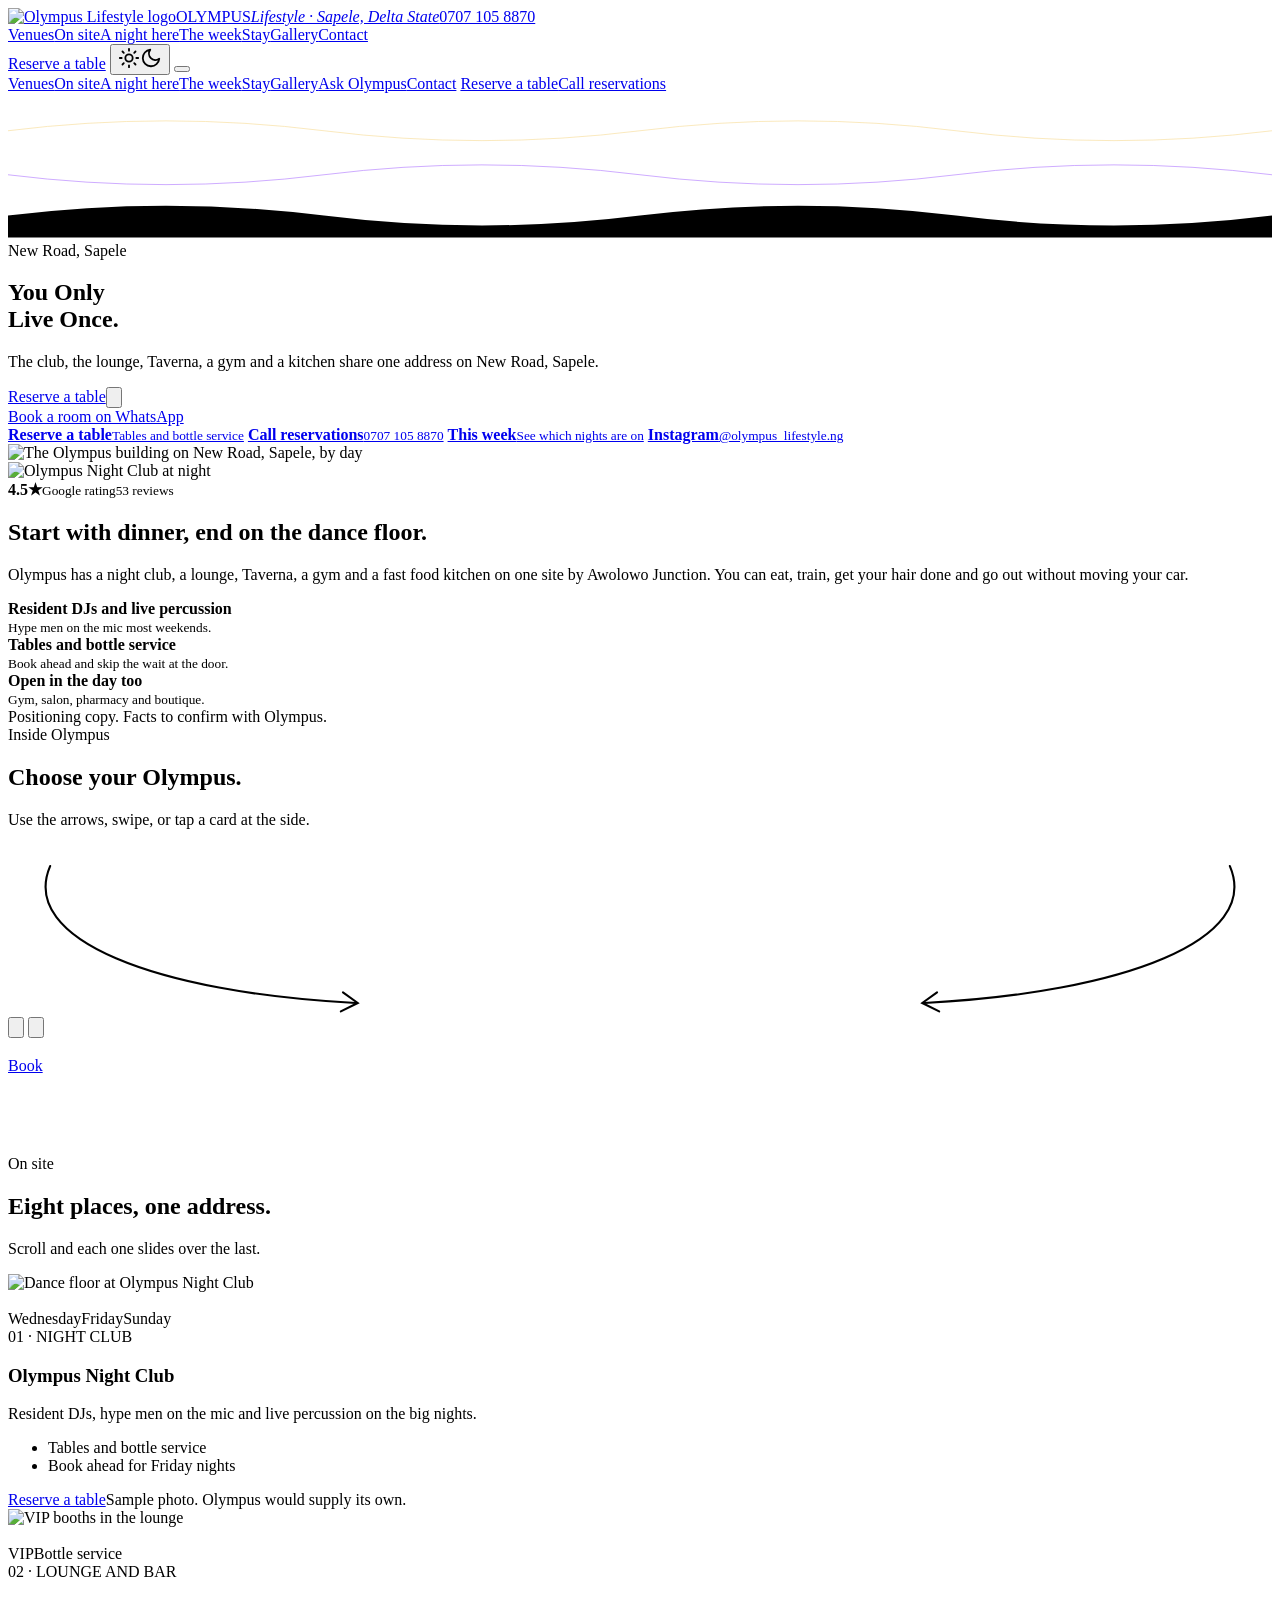
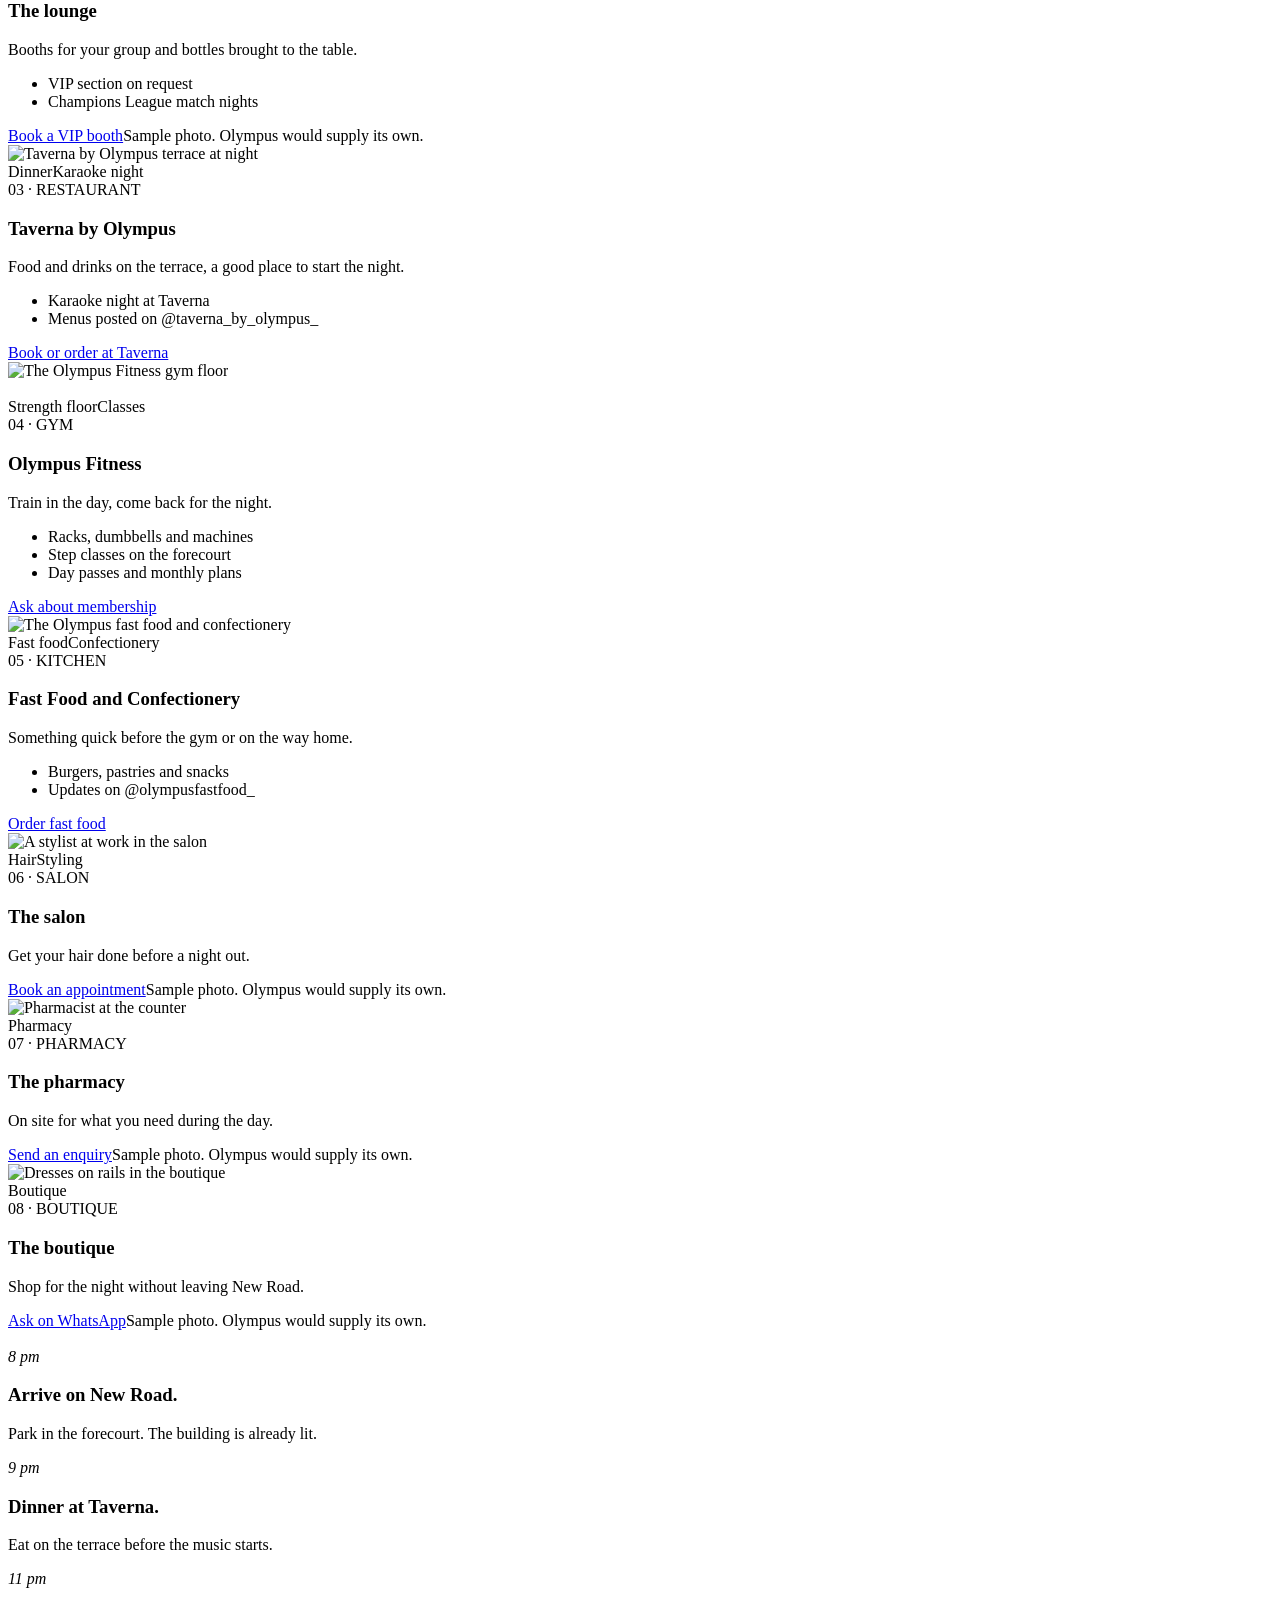
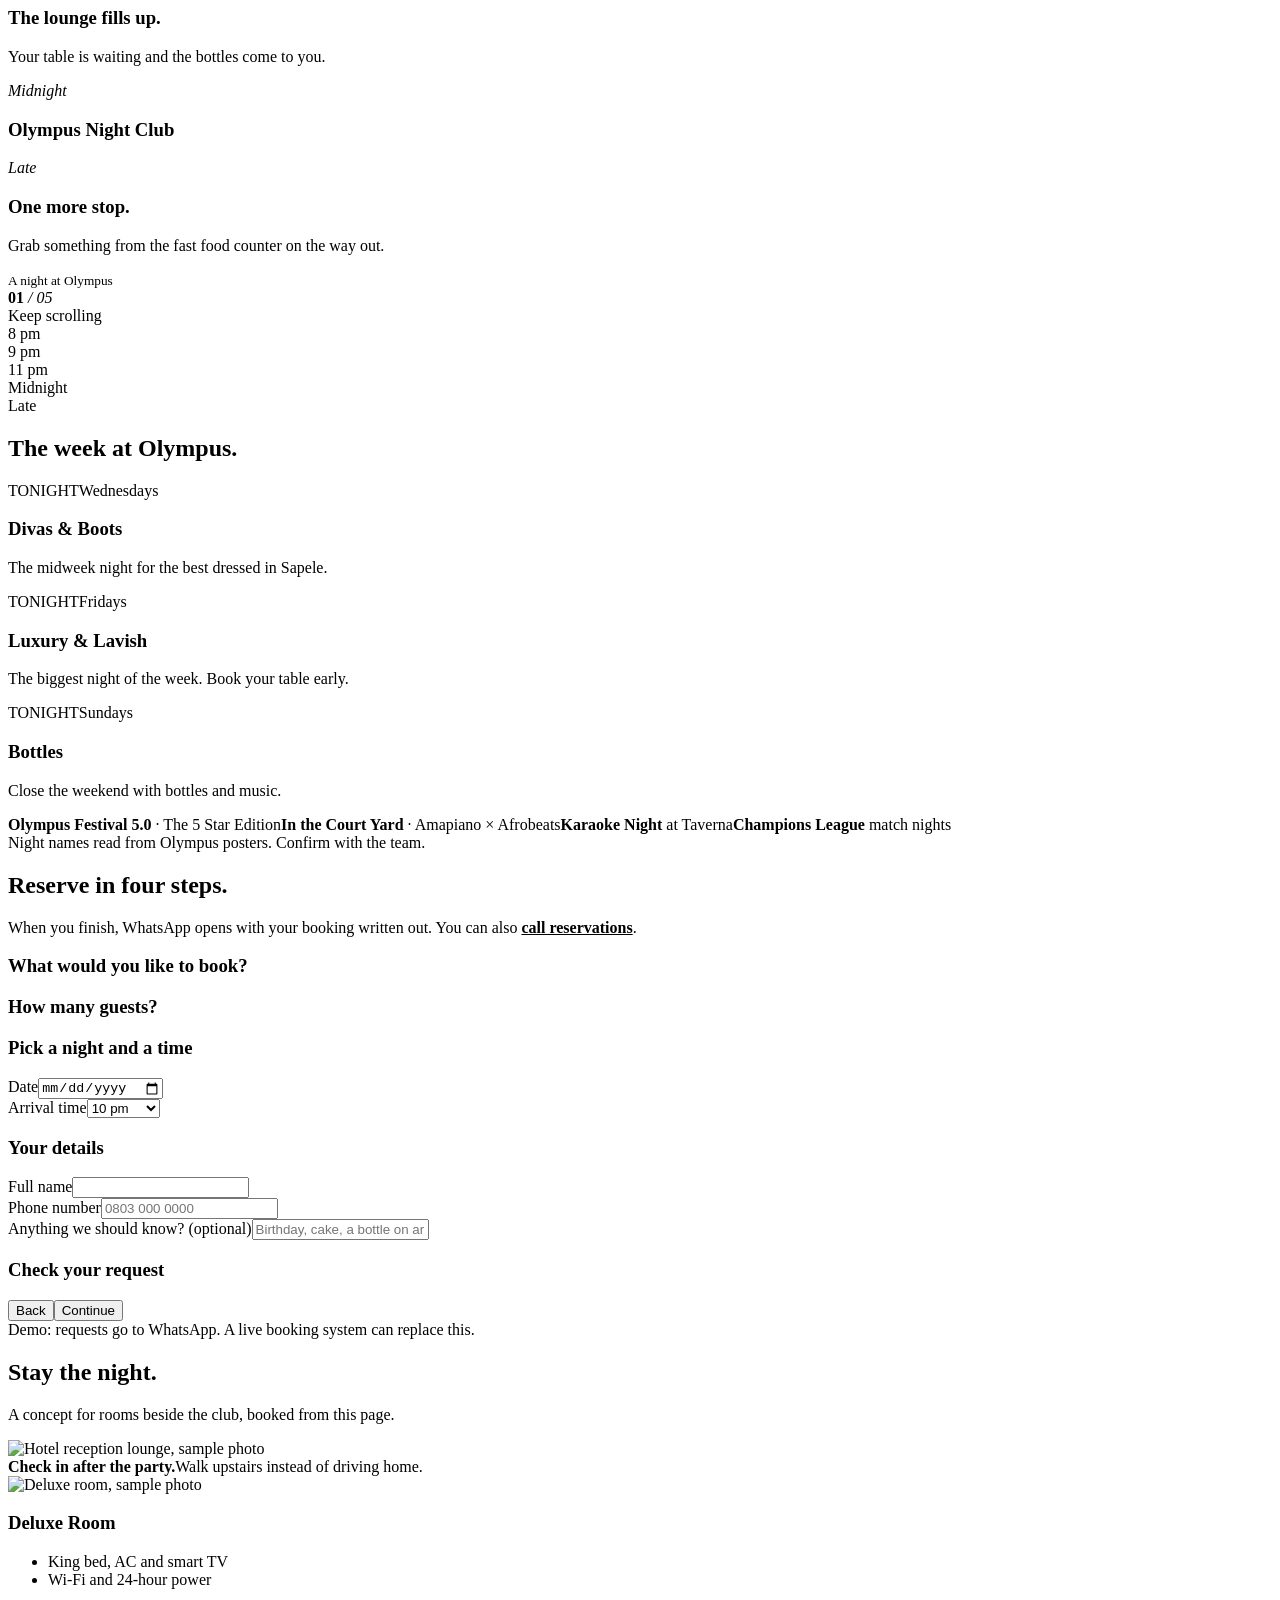
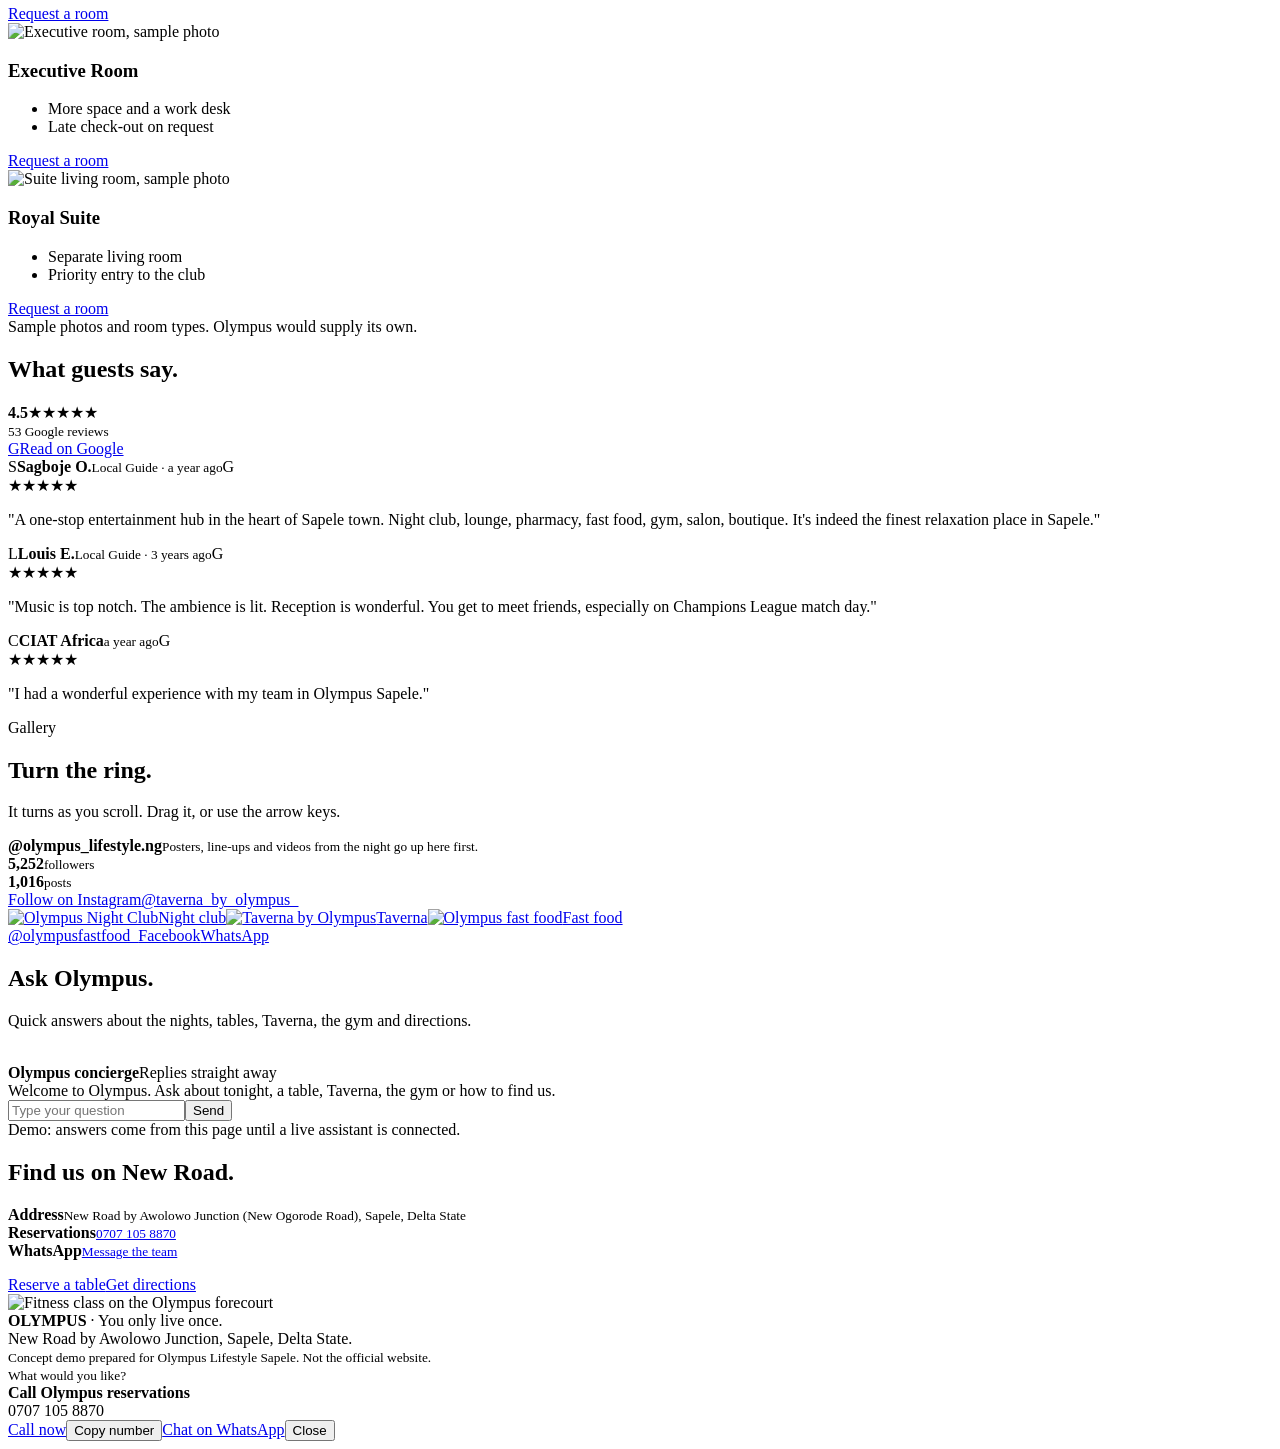
==== commit cbdfe944: "Olympus demo: load styles and script as separate files Co-Authored-By: Claude Opus 5.5 <noreply@anth" ====
--- a/olympus-demo/index.html
+++ b/olympus-demo/index.html
@@ -11,300 +11,7 @@
 <link rel="preconnect" href="https://fonts.googleapis.com"><link rel="preconnect" href="https://fonts.gstatic.com" crossorigin>
 <link rel="preload" as="image" media="(orientation:landscape)" href="/i/taverna-1600.webp" imagesrcset="/i/taverna-800.webp 800w, /i/taverna-1600.webp 1600w" imagesizes="100vw" fetchpriority="high"><link rel="preload" as="image" media="(orientation:portrait)" href="/i/front-1000.webp" imagesrcset="/i/front-600.webp 600w, /i/front-1000.webp 1000w" imagesizes="100vw" fetchpriority="high">
 <link href="https://fonts.googleapis.com/css2?family=Plus+Jakarta+Sans:wght@400;500;600;700;800&display=swap" rel="stylesheet">
-<style>
-:root{--bg:#0c0612;--bg2:#140a1f;--sf:#1a0f27;--tx:#f7f1e7;--mu:#ab9dbd;--ln:#2f2242;--gd:#e2b65a;--gd2:#f7dc95;--pu:#7b3fe4;--ink:#1a0d02;--hz:rgba(12,6,18,.88);--e:cubic-bezier(.22,.8,.2,1)}
-:root[data-theme=light]{--bg:#fbf7f0;--bg2:#f4ecdc;--sf:#fff;--tx:#1d1126;--mu:#6e6179;--ln:#ebe0cc;--gd:#b07f22;--gd2:#d8a43f;--hz:rgba(251,247,240,.92)}
-*{box-sizing:border-box}html{scroll-behavior:smooth;scroll-padding-top:84px}
-body{margin:0;background:var(--bg);color:var(--tx);font:16px/1.6 "Plus Jakarta Sans",system-ui,sans-serif;overflow-x:hidden;transition:background .4s,color .4s}
-img{max-width:100%;display:block}h1,h2,h3,p{margin:0}h1,h2,h3{line-height:1.04;letter-spacing:-.035em}
-h1{font-size:clamp(3rem,11vw,6.6rem);font-weight:800}h2{font-size:clamp(2rem,5.6vw,3.5rem);font-weight:800;margin-bottom:12px}h3{font-size:1.12rem;font-weight:700}
-a{color:inherit}:focus-visible{outline:3px solid var(--gd);outline-offset:2px}
-.mu{color:var(--mu)}.lead{max-width:52ch;color:var(--mu)}
-.w{max-width:1180px;margin:auto;padding:88px 20px}
-.tag{display:inline-block;font-size:.74rem;color:var(--mu);border:1px dashed var(--mu);padding:2px 10px;border-radius:99px;margin-top:14px}
-h2.hl::after{content:"";display:block;width:52px;height:4px;border-radius:4px;background:var(--gd);margin-top:14px}
-.gt{background:linear-gradient(100deg,var(--gd),var(--gd2) 40%,#fff6d6 50%,var(--gd2) 60%,var(--gd));background-size:220% 100%;-webkit-background-clip:text;background-clip:text;color:transparent;animation:shm 5s linear infinite}
-@keyframes shm{to{background-position:-220% 0}}
-#pg{position:fixed;top:0;left:0;height:3px;width:100%;transform:scaleX(0);transform-origin:left;background:linear-gradient(90deg,var(--gd),var(--gd2));z-index:80}
-.btn{display:inline-flex;align-items:center;justify-content:center;gap:8px;border:0;cursor:pointer;font:inherit;font-weight:700;text-decoration:none;padding:13px 24px;border-radius:16px;min-height:50px;color:var(--ink);background:linear-gradient(180deg,var(--gd2),var(--gd));box-shadow:inset 0 1px 0 rgba(255,255,255,.5),0 14px 26px -12px rgba(226,182,90,.7);transition:transform .2s}
-.btn:hover{transform:translateY(-2px)}.btn:active{transform:scale(.97)}
-.btn.o{background:transparent;color:var(--gd);border:1.5px solid var(--gd);box-shadow:none}
-.btn.gh{background:rgba(255,255,255,.1);color:#fff;border:1.5px solid rgba(255,255,255,.55);box-shadow:none;backdrop-filter:blur(6px)}
-.btn.ig{background:linear-gradient(120deg,#f9a03f,#e1306c 50%,#7b3fe4);color:#fff;box-shadow:0 14px 26px -12px rgba(225,48,108,.7)}
-.btn.g{background:#1fa855;color:#fff;box-shadow:none}
-svg.i{width:22px;height:22px;flex-shrink:0}
-/* header */
-header{position:sticky;top:0;z-index:60;background:var(--hz);backdrop-filter:blur(16px);border-bottom:1px solid var(--ln);transition:box-shadow .3s}
-header::after{content:"";position:absolute;left:0;right:0;bottom:-1px;height:2px;background:linear-gradient(90deg,var(--gd) 0 80px,transparent 80px)}
-header.scd{box-shadow:0 14px 30px -18px rgba(0,0,0,.7)}
-.hd{max-width:1260px;margin:auto;display:flex;align-items:center;gap:8px;padding:8px 14px}
-.brand{display:flex;align-items:center;gap:10px;margin-right:auto;min-width:0;text-decoration:none}
-.brand img{width:46px;height:46px;border-radius:50%;flex-shrink:0;box-shadow:0 0 0 1.5px var(--gd)}
-.bt{display:grid;line-height:1.15;min-width:0}
-.bn{font-weight:800;font-size:clamp(.9rem,3.6vw,1.08rem);letter-spacing:.22em;color:var(--gd);white-space:nowrap}
-.bt em{font-style:normal;color:var(--mu);font-size:clamp(.66rem,2.9vw,.76rem);white-space:nowrap}
-.bp{font-weight:800;font-size:clamp(.76rem,3.3vw,.9rem);text-decoration:none;white-space:nowrap;display:flex;align-items:center;gap:5px}.bp svg{width:13px;height:13px;color:var(--gd)}
-.dn{display:flex;gap:22px}.dn a{text-decoration:none;font-weight:600;font-size:.92rem}.dn a:hover{color:var(--gd)}
-.hd .btn{min-height:44px;padding:9px 18px;margin-left:10px}
-.ib{width:44px;height:44px;border-radius:14px;border:1.5px solid var(--ln);background:var(--sf);color:var(--tx);cursor:pointer;display:grid;place-items:center;position:relative;flex-shrink:0}
-:root:not([data-theme=light]) .mo,:root[data-theme=light] .sn{display:none}
-#mb{display:none}#mb i{position:absolute;left:12px;height:2.4px;border-radius:2px;background:currentColor;transition:transform .45s cubic-bezier(.34,1.5,.64,1),top .45s,opacity .2s}
-#mb i:nth-child(1){top:14px;width:20px}#mb i:nth-child(2){top:21px;width:13px}#mb i:nth-child(3){top:28px;width:20px}
-#mb[aria-expanded=true] i:nth-child(1){top:21px;transform:rotate(45deg)}#mb[aria-expanded=true] i:nth-child(2){opacity:0;transform:translateX(12px)}#mb[aria-expanded=true] i:nth-child(3){top:21px;transform:rotate(-45deg)}
-@media(max-width:1060px){.dn,.hd .hide{display:none}#mb{display:grid}}
-#sh{position:fixed;inset:0;z-index:85;background:rgba(5,2,10,.5);backdrop-filter:blur(3px);opacity:0;pointer-events:none;transition:opacity .4s}#sh.on{opacity:1;pointer-events:auto}
-#mn{position:fixed;z-index:90;right:12px;top:76px;width:min(360px,calc(100% - 24px));background:var(--sf);border:1px solid var(--ln);border-radius:28px;padding:10px;box-shadow:0 40px 80px -24px rgba(0,0,0,.8);transform-origin:calc(100% - 30px) -12px;transform:scale(.3) translateY(-30px);opacity:0;clip-path:inset(0 0 100% 0 round 28px);pointer-events:none;visibility:hidden;transition:transform .6s cubic-bezier(.34,1.45,.64,1),opacity .3s,clip-path .55s var(--e),visibility 0s .6s}
-#mn.open{transform:none;opacity:1;clip-path:inset(0 0 0 0 round 28px);pointer-events:auto;visibility:visible;transition:transform .6s cubic-bezier(.34,1.45,.64,1),opacity .3s,clip-path .55s var(--e)}
-#mn>*{opacity:0;transform:translateX(28px);transition:opacity .4s,transform .5s var(--e)}#mn.open>*{opacity:1;transform:none;transition-delay:calc(.14s + var(--i)*.06s)}
-#mn>a:not(.btn){display:flex;justify-content:space-between;align-items:center;font-weight:700;text-decoration:none;padding:14px 16px;border-radius:16px}
-#mn>a:not(.btn)::after{content:"";width:8px;height:8px;border-right:2.5px solid var(--gd);border-top:2.5px solid var(--gd);transform:rotate(45deg);transition:transform .25s}
-#mn>a:not(.btn):hover{background:var(--bg2)}#mn>a:not(.btn):hover::after{transform:translateX(4px) rotate(45deg)}#mn .btn{margin-top:6px;display:flex}
-/* hero: three layers */
-.hero{position:relative;overflow:hidden;color:#fff;min-height:calc(100svh - 62px);max-height:960px;display:flex;align-items:flex-end;background:#12061c}
-.hs{position:absolute;inset:-8% 0 0;will-change:transform}.hs>*{position:absolute;inset:0;width:100%;height:100%;object-fit:cover;opacity:0;transition:opacity 1.4s}.hs picture img{width:100%;height:100%;object-fit:cover}
-.hs>.on{opacity:1}.hs>.on,.hs>.out{animation:zi 7.5s ease-out forwards}.hs>.zo.on,.hs>.zo.out{animation-name:zo}
-@keyframes zi{from{transform:scale(1)}to{transform:scale(1.14)}}@keyframes zo{from{transform:scale(1.14)}to{transform:scale(1)}}
-.hero::before{content:"";position:absolute;inset:0;z-index:1;background:linear-gradient(180deg,rgba(12,4,20,.5),rgba(30,8,48,.35) 32%,rgba(10,3,16,.94))}
-@media(min-width:900px){.hero::before{background:linear-gradient(90deg,rgba(10,3,16,.92),rgba(34,10,54,.55) 55%,rgba(20,6,30,.1))}}
-.lyr{position:absolute;inset:0;z-index:2;pointer-events:none;will-change:transform}
-.cv{position:absolute;left:0;width:200%;height:90px;bottom:128px;animation:dr 14s linear infinite}.cv.b{bottom:70px;animation-duration:20s;animation-direction:reverse;opacity:.6}
-@keyframes dr{to{transform:translateX(-50%)}}
-.orb{position:absolute;border-radius:50%;filter:blur(60px);opacity:.45}
-.orb.a{width:40vmax;height:40vmax;right:-12vmax;top:-10vmax;background:radial-gradient(#7b3fe4,transparent 65%)}
-.orb.b{width:26vmax;height:26vmax;left:30%;bottom:-12vmax;background:radial-gradient(#e2b65a,transparent 65%);opacity:.25}
-.wv{position:absolute;z-index:3;left:0;bottom:-1px;width:200%;height:90px;animation:dr 18s linear infinite;pointer-events:none}
-.hero .in{position:relative;z-index:4;max-width:1180px;margin:auto;width:100%;padding:0 20px 130px;will-change:transform,opacity}
-.hero .in>*{animation:up 1s var(--e) both}.hero .in>:nth-child(2){animation-delay:.1s}.hero .in>:nth-child(3){animation-delay:.2s}.hero .in>:nth-child(4){animation-delay:.3s}.hero .in>:nth-child(5){animation-delay:.4s}
-@keyframes up{from{opacity:0;transform:translateY(24px);filter:blur(8px)}}
-.hero h1,.hero p{text-shadow:0 2px 24px rgba(5,1,10,.7)}@media(min-width:900px){.hero h1{max-width:12ch}}
-.pill{display:inline-flex;gap:10px;align-items:center;background:rgba(10,3,16,.55);border:1px solid rgba(247,220,149,.45);padding:8px 18px 8px 14px;border-radius:99px;font-size:.94rem;font-weight:600;margin-bottom:18px;animation:pgl 2.4s ease-in-out infinite;backdrop-filter:blur(6px)}
-.pill i{width:13px;height:13px;border-radius:50%;background:#3ddc84;animation:pu2 1.6s ease-out infinite}
-@keyframes pu2{0%{transform:scale(.9);box-shadow:0 0 0 0 rgba(61,220,132,.85)}60%{transform:scale(1.15)}100%{transform:scale(.9);box-shadow:0 0 0 16px rgba(61,220,132,0)}}
-@keyframes pgl{50%{box-shadow:0 0 22px 2px rgba(247,220,149,.22)}}
-.rb{display:block;width:70px;height:5px;border-radius:5px;background:var(--gd);margin:22px 0 16px}
-.hero p.lead{color:#fff;font-size:1.12rem;max-width:36ch;margin-bottom:26px;font-weight:500;opacity:.95}
-.cta{display:flex;gap:12px;flex-wrap:wrap}.cta .btn,.cta .spl{flex:1 1 190px}@media(min-width:900px){.cta .btn,.cta .spl{flex:0 0 auto}}
-.spl{display:flex;border-radius:16px;box-shadow:inset 0 1px 0 rgba(255,255,255,.5),0 14px 26px -12px rgba(226,182,90,.7);background:linear-gradient(180deg,var(--gd2),var(--gd))}
-.spl .btn{flex:1;box-shadow:none;background:none;border-radius:16px 0 0 16px;padding-right:18px}
-.spl .car{width:56px;border:0;border-left:1.5px solid rgba(26,13,2,.22);background:none;color:var(--ink);cursor:pointer;border-radius:0 16px 16px 0;display:grid;place-items:center;flex-shrink:0}
-.spl .car svg{width:14px;height:14px;transition:transform .35s var(--e)}.spl .car[aria-expanded=true] svg{transform:rotate(180deg)}
-.spl .car:hover{background:rgba(255,255,255,.18)}
-#sv{position:fixed;z-index:92;width:min(320px,calc(100% - 32px));max-height:min(70vh,520px);overflow:auto;background:var(--sf);border:1px solid var(--ln);border-radius:22px;padding:8px;box-shadow:0 40px 80px -24px rgba(0,0,0,.85);opacity:0;transform:translateY(-8px) scale(.97);transform-origin:top left;pointer-events:none;visibility:hidden;transition:opacity .25s,transform .35s var(--e),visibility 0s .35s}
-#sv.up{transform-origin:bottom left;transform:translateY(8px) scale(.97)}
-#sv.on{opacity:1;transform:none;pointer-events:auto;visibility:visible;transition:opacity .25s,transform .35s var(--e)}
-#sv small{display:block;padding:8px 12px 4px;font-size:.7rem;font-weight:800;letter-spacing:.16em;text-transform:uppercase;color:var(--gd)}
-#sv button{display:flex;width:100%;align-items:center;gap:12px;font:inherit;font-weight:600;color:var(--tx);background:none;border:0;padding:11px 12px;border-radius:14px;cursor:pointer;text-align:left}
-#sv button:hover,#sv button:focus-visible{background:var(--bg2)}#sv button .ic{width:34px;height:34px;border-radius:11px}#sv button .ic svg{width:17px;height:17px}
-#sv button span:last-child small{display:inline;padding:0;font-size:.8rem;font-weight:500;letter-spacing:0;text-transform:none;color:var(--mu)}
-.seg{position:absolute;z-index:5;right:20px;bottom:104px;display:flex;gap:5px}
-.seg i{width:22px;height:4px;border-radius:4px;background:rgba(255,255,255,.4);position:relative;overflow:hidden}
-.seg i.on::after{content:"";position:absolute;inset:0;background:var(--gd2);transform-origin:left;animation:sg 5.2s linear forwards}@keyframes sg{from{transform:scaleX(0)}}
-/* quick actions */
-.qa{max-width:1180px;margin:-38px auto 0;padding:0 20px;display:grid;grid-template-columns:repeat(4,1fr);gap:12px;position:relative;z-index:6}
-@media(max-width:900px){.qa{grid-template-columns:1fr 1fr}}
-.q{display:flex;flex-direction:column;gap:10px;background:var(--sf);border:1px solid var(--ln);border-radius:24px;padding:18px;text-decoration:none;box-shadow:0 30px 40px -30px rgba(0,0,0,.8);transition:transform .3s,border-color .3s}
-.q:hover{border-color:var(--gd)}.q b{display:block}.q small{color:var(--mu)}
-.ic{width:46px;height:46px;border-radius:15px;display:grid;place-items:center;background:linear-gradient(135deg,rgba(226,182,90,.2),rgba(123,63,228,.18));color:var(--gd);flex-shrink:0;border:1px solid var(--ln)}
-.q.cl .ic{background:linear-gradient(180deg,var(--gd2),var(--gd));color:var(--ink);animation:cshk 3.6s ease-in-out 1.2s infinite;transform-origin:50% 55%}
-.q.ig .ic{background:linear-gradient(135deg,#f9a03f,#e1306c,#7b3fe4);color:#fff;border:0}
-@keyframes cshk{0%,18%,100%{transform:none}2%{transform:rotate(-17deg) scale(1.1)}4%{transform:rotate(15deg) scale(1.1)}6%{transform:rotate(-15deg) scale(1.1)}8%{transform:rotate(13deg) scale(1.08)}10%{transform:rotate(-11deg) scale(1.06)}12%{transform:rotate(8deg) scale(1.04)}14%{transform:rotate(-5deg)}16%{transform:rotate(2deg)}}
-/* marquee */
-.mq{overflow:hidden;white-space:nowrap;padding:38px 0 4px}.mq>div{display:inline-flex;gap:30px;align-items:center;animation:mq 40s linear infinite}.mq.r>div{animation-direction:reverse}
-@keyframes mq{to{transform:translateX(-50%)}}
-.mq span{font-size:clamp(1.9rem,5.2vw,3.4rem);font-weight:800;letter-spacing:-.03em;color:transparent;-webkit-text-stroke:1.4px var(--gd)}
-.mq span:nth-of-type(3n+2){color:var(--gd);-webkit-text-stroke:0}.mq i{color:var(--pu);font-style:normal;font-size:1.3rem}
-/* about, layered frame */
-.two{display:grid;grid-template-columns:1fr 1fr;gap:56px;align-items:center}@media(max-width:860px){.two{grid-template-columns:1fr;gap:30px}}
-.im{position:relative;border-radius:34px;overflow:hidden;aspect-ratio:4/3;box-shadow:0 50px 70px -40px rgba(0,0,0,.9)}
-.im img{position:absolute;inset:-10% 0;width:100%;height:120%;object-fit:cover;will-change:transform}
-.im::after{content:"";position:absolute;inset:0;border-radius:34px;padding:1.5px;background:linear-gradient(140deg,var(--gd),transparent 40%,var(--pu));-webkit-mask:linear-gradient(#000 0 0) content-box,linear-gradient(#000 0 0);-webkit-mask-composite:xor;mask-composite:exclude;pointer-events:none}
-.stackd{position:relative}
-.fl{position:absolute;right:-12px;bottom:-22px;z-index:2;background:var(--sf);border:1px solid var(--ln);border-radius:20px;padding:12px 16px;display:flex;gap:10px;align-items:center;box-shadow:0 24px 40px -20px #000;animation:bob 4s ease-in-out infinite}
-.fl b{font-size:1.4rem;color:var(--gd)}.fl small{display:block;color:var(--mu);font-size:.78rem}@keyframes bob{50%{transform:translateY(-8px)}}
-.fl2{position:absolute;left:-14px;top:-18px;z-index:2;width:34%;border-radius:20px;overflow:hidden;border:3px solid var(--bg);box-shadow:0 24px 40px -18px #000;aspect-ratio:3/4;will-change:transform}
-.fl2 img{width:100%;height:100%;object-fit:cover;object-position:center 30%}
-.ft{display:grid;gap:14px;margin-top:24px}.ft div{display:flex;gap:12px;align-items:flex-start}.ft .ic{width:40px;height:40px;border-radius:12px}
-/* coverflow: one card faces you, the rest recede */
-.ey{display:inline-block;font-size:.78rem;font-weight:800;letter-spacing:.22em;text-transform:uppercase;color:var(--gd);margin-bottom:12px}
-.shd{display:flex;justify-content:space-between;align-items:flex-end;gap:20px;flex-wrap:wrap}.shd .lead{max-width:34ch}
-.cfw{position:relative;overflow:hidden;background:radial-gradient(70% 60% at 50% 55%,rgba(123,63,228,.16),transparent 70%)}
-.cf{position:relative;height:clamp(300px,52vw,560px);margin-top:34px;perspective:1600px;touch-action:pan-y;outline:0;--W:min(720px,80vw)}
-.cft{position:absolute;inset:0;transform-style:preserve-3d}
-.cfi{position:absolute;left:50%;top:46%;width:var(--W);aspect-ratio:3/2;border-radius:26px;overflow:hidden;background:#1a0d28;transition:transform .85s var(--e),opacity .85s;cursor:pointer;box-shadow:0 50px 70px -40px rgba(0,0,0,.95);backface-visibility:hidden}
-.cfi img{width:100%;height:100%;object-fit:cover}
-.cfi::after{content:"";position:absolute;inset:0;background:#07020c;opacity:var(--dm,0);transition:opacity .85s}
-.cfi.on{box-shadow:0 60px 80px -40px rgba(0,0,0,.95),0 0 0 1.5px rgba(247,220,149,.55)}
-.cf::after{content:"";position:absolute;left:50%;bottom:4%;width:calc(var(--W)*.8);height:40px;transform:translateX(-50%);background:radial-gradient(closest-side,rgba(123,63,228,.45),transparent);filter:blur(10px);pointer-events:none}
-.cfa{position:absolute;top:46%;z-index:30;width:54px;height:54px;margin-top:-27px;border-radius:50%;border:0;background:var(--sf);color:var(--tx);box-shadow:0 14px 30px -10px rgba(0,0,0,.7);cursor:pointer;display:grid;place-items:center;transition:transform .2s}
-.cfa:hover{transform:scale(1.08)}.cfa.l{left:max(8px,calc(50% - var(--W)/2 - 80px))}.cfa.r{right:max(8px,calc(50% - var(--W)/2 - 80px))}
-.cfa svg{width:22px;height:22px}
-@media(max-width:700px){.cfa{width:44px;height:44px;margin-top:-22px}}
-.arc{position:absolute;left:0;right:0;bottom:0;width:100%;height:30%;pointer-events:none;color:var(--mu);opacity:.45}
-@media(max-width:700px){.arc{display:none}}
-.cfc{text-align:center;margin-top:6px;min-height:118px}.cfc h3{font-size:clamp(1.5rem,3.4vw,2.1rem)}.cfc p{color:var(--mu);margin:6px 0 14px}
-.cfc>*{transition:opacity .4s,transform .4s var(--e)}.cfc.sw>*{opacity:0;transform:translateY(10px)}
-/* services: sticky cards that stack */
-.stk{display:grid;gap:30px;margin-top:34px;padding-bottom:20px}
-.sk{position:sticky;top:calc(78px + var(--i)*12px);display:grid;grid-template-columns:1.1fr 1fr;height:min(580px,calc(100svh - 120px));background:var(--sf);border:1px solid var(--ln);border-radius:34px;overflow:hidden;box-shadow:0 -20px 50px -30px rgba(0,0,0,.8),0 40px 60px -40px rgba(0,0,0,.9);transform-origin:50% 0;will-change:transform}
-.sk::after{content:"";position:absolute;inset:0;background:#05020a;opacity:var(--p,0);pointer-events:none;z-index:5;border-radius:inherit}
-.skm{position:relative;overflow:hidden;min-height:0}
-.skm>img{position:absolute;inset:0;width:100%;height:100%;object-fit:cover}
-.skm::after{content:"";position:absolute;inset:0;background:linear-gradient(180deg,transparent 55%,rgba(10,3,16,.55))}
-.sks{position:absolute;z-index:2;right:18px;bottom:18px;width:38%;aspect-ratio:4/5;border-radius:18px;overflow:hidden;border:3px solid var(--sf);box-shadow:0 24px 40px -16px #000;transform:rotate(4deg)}
-.sks img{width:100%;height:100%;object-fit:cover}
-.gch{position:absolute;z-index:3;left:18px;top:18px;display:flex;flex-wrap:wrap;gap:8px;max-width:70%}
-.gch span{background:rgba(10,3,16,.55);backdrop-filter:blur(10px);border:1px solid rgba(247,220,149,.35);color:#fff;font-size:.8rem;font-weight:700;padding:6px 12px;border-radius:99px}
-.skt{padding:clamp(22px,4vw,48px);display:flex;flex-direction:column;justify-content:center;gap:12px;min-height:0}
-.skt .no{font-size:.8rem;font-weight:800;letter-spacing:.2em;color:var(--gd)}.skt h3{font-size:clamp(1.6rem,3.6vw,2.6rem);font-weight:800;letter-spacing:-.035em}
-.skt p{color:var(--mu)}.skt ul{margin:0;padding:0;list-style:none;display:grid;gap:6px;font-size:.95rem}.skt li::before{content:"\2726  ";color:var(--gd)}
-.skt .btn{align-self:flex-start;margin-top:6px}
-@media(max-width:820px){.sk{grid-template-columns:1fr;grid-template-rows:42% 1fr;top:calc(70px + var(--i)*8px);height:min(620px,calc(100svh - 140px))}.skt{gap:8px;padding:20px 20px 22px;justify-content:flex-start}.skt ul{font-size:.88rem;gap:3px}.sks{width:30%;right:12px;bottom:12px}.skt p{font-size:.93rem}}
-/* ring gallery: cards on a circular track */
-.rg{position:relative;overflow:hidden;background:#09040f;color:#fff;padding:88px 0 70px}
-.rg .lead{color:#c7bad6}
-.rgv{position:relative;height:clamp(380px,48vw,520px);margin-top:20px;perspective:1000px;touch-action:pan-y;cursor:grab;outline:0}
-.rgv:active{cursor:grabbing}
-.ring{position:absolute;left:50%;top:50%;width:0;height:0;transform-style:preserve-3d;--w:clamp(200px,25vw,300px)}
-.rc{position:absolute;width:var(--w);aspect-ratio:3/4;left:calc(var(--w)/-2);top:calc(var(--w)*-.667);border-radius:20px;overflow:hidden;backface-visibility:hidden;border:1.5px solid rgba(226,182,90,.7);box-shadow:0 30px 50px -24px #000;background:#1a0d28}
-.rc img{width:100%;height:100%;object-fit:cover}
-.rc::before{content:"";position:absolute;inset:0;z-index:1;background:#05020a;opacity:var(--dm,0)}
-.rc span{position:absolute;z-index:2;left:0;right:0;bottom:0;padding:30px 14px 12px;background:linear-gradient(transparent,rgba(5,2,10,.85));font-size:.9rem;font-weight:700}
-.rc small{display:block;font-weight:500;font-size:.75rem;opacity:.75}
-.rgc{text-align:center;color:#c7bad6;font-size:.9rem;margin-top:6px}
-.grain{position:absolute;inset:0;pointer-events:none;z-index:3;opacity:.09;mix-blend-mode:overlay;background-image:url("data:image/svg+xml,%3Csvg xmlns='http://www.w3.org/2000/svg' width='160' height='160'%3E%3Cfilter id='n'%3E%3CfeTurbulence type='fractalNoise' baseFrequency='.9' numOctaves='2' stitchTiles='stitch'/%3E%3C/filter%3E%3Crect width='100%25' height='100%25' filter='url(%23n)'/%3E%3C/svg%3E")}
-.dots{display:flex;gap:8px;justify-content:center;margin-top:24px}.dots i{width:9px;height:9px;border-radius:50%;background:var(--ln);transition:.3s;cursor:pointer}.dots i.on{background:var(--gd);width:26px;border-radius:6px}
-/* scroll scrub (ScrollCraft approach): each new scene wipes up over the last */
-.scrub{position:relative;height:500vh;background:#07030b}
-.stage{position:sticky;top:0;height:100svh;overflow:hidden;color:#fff}
-.stage .ly{position:absolute;inset:0;width:100%;height:100%;object-fit:cover;will-change:clip-path,transform}
-.stage .ly+.ly{clip-path:inset(100% 0 0 0)}
-.stage::after{content:"";position:absolute;inset:0;background:radial-gradient(120% 90% at 50% 40%,transparent 30%,rgba(7,3,11,.65)),linear-gradient(180deg,rgba(7,3,11,.8),rgba(7,3,11,.2) 30%,rgba(7,3,11,.2) 52%,rgba(7,3,11,.9));pointer-events:none;z-index:1}
-.wl{position:absolute;left:0;right:0;height:2px;z-index:2;background:linear-gradient(90deg,transparent,var(--gd2),transparent);box-shadow:0 0 18px 2px rgba(247,220,149,.6);opacity:0;pointer-events:none}
-.sc{position:absolute;z-index:4;max-width:min(520px,86vw);opacity:0;transform:translateY(34px);filter:blur(8px);transition:opacity .8s var(--e),transform .8s var(--e),filter .8s var(--e);pointer-events:none}
-.sc.on{opacity:1;transform:none;filter:none;pointer-events:auto}
-.sc em{display:block;font-style:normal;font-size:.8rem;font-weight:800;letter-spacing:.2em;text-transform:uppercase;color:var(--gd2);margin-bottom:10px}
-.sc h3{font-size:clamp(2rem,5.5vw,3.6rem);font-weight:800;letter-spacing:-.035em;text-shadow:0 2px 30px rgba(0,0,0,.6)}
-.sc p{margin-top:10px;font-size:1.05rem;color:rgba(255,255,255,.85);text-shadow:0 1px 3px rgba(0,0,0,.8),0 2px 18px rgba(0,0,0,.8)}
-.L-left{left:6vw;top:50%;margin-top:-80px}.L-right{right:6vw;top:30%;text-align:right}.L-lower{left:6vw;bottom:22vh}
-.L-center{left:50%;top:50%;transform:translate(-50%,calc(-50% + 34px));text-align:center;max-width:min(900px,90vw)}.L-center.on{transform:translate(-50%,-50%)}
-.L-upper{left:6vw;top:22vh}
-.L-center h3{font-size:clamp(2.6rem,9vw,6.4rem)}
-.L-center.mask h3{clip-path:inset(0 100% 0 0);transition:clip-path 1.2s var(--e) .1s}.L-center.mask.on h3{clip-path:inset(0 0 0 0)}
-@media(max-width:700px){.L-right{text-align:left;left:6vw;right:auto;top:24vh}}
-/* scrub HUD: tells the reader the page is moving */
-.hud{position:absolute;z-index:5;left:6vw;right:6vw;top:calc(76px + 3vh);display:flex;justify-content:space-between;align-items:flex-start;font-weight:700;pointer-events:none}
-.hud small{font-size:.74rem;letter-spacing:.2em;text-transform:uppercase;color:rgba(255,255,255,.7)}
-.cnt{font-size:clamp(1.6rem,3.5vw,2.4rem);font-weight:800;letter-spacing:-.03em;font-variant-numeric:tabular-nums;line-height:1;text-align:right}.cnt i{font-style:normal;color:rgba(255,255,255,.45);font-size:.55em}
-.cnt b{display:inline-block;transition:transform .5s var(--e),opacity .5s}.cnt b.fl{transform:translateY(-60%);opacity:0;transition:none}
-.tl{position:absolute;z-index:5;left:6vw;right:6vw;bottom:calc(22px + env(safe-area-inset-bottom,0px));display:grid;grid-template-columns:repeat(5,1fr);gap:8px}
-.tl div{display:grid;gap:8px;font-size:.72rem;font-weight:700;letter-spacing:.1em;text-transform:uppercase;color:rgba(255,255,255,.5);transition:color .4s}
-.tl div.on{color:var(--gd2)}
-.tl i{height:3px;border-radius:3px;background:rgba(255,255,255,.22);overflow:hidden}.tl i::after{content:"";display:block;height:100%;background:var(--gd2);transform-origin:left;transform:scaleX(var(--f,0))}
-.hint{position:absolute;z-index:5;left:50%;bottom:calc(64px + env(safe-area-inset-bottom,0px));transform:translateX(-50%);display:flex;flex-direction:column;align-items:center;gap:6px;font-size:.72rem;font-weight:700;letter-spacing:.2em;text-transform:uppercase;color:rgba(255,255,255,.85);transition:opacity .5s;pointer-events:none}
-.hint i{width:24px;height:38px;border:2px solid rgba(255,255,255,.75);border-radius:14px;position:relative}.hint i::after{content:"";position:absolute;left:50%;top:7px;width:4px;height:8px;margin-left:-2px;border-radius:2px;background:var(--gd2);animation:wh 1.6s ease-in-out infinite}
-@keyframes wh{0%{transform:translateY(0);opacity:1}70%{transform:translateY(12px);opacity:0}100%{opacity:0}}
-.hint.off{opacity:0}
-@media(max-width:700px){.tl div{font-size:.6rem;letter-spacing:.04em}.hint{bottom:calc(58px + env(safe-area-inset-bottom,0px))}}
-/* nights */
-.nts{display:grid;grid-template-columns:repeat(3,1fr);gap:16px;margin-top:30px}@media(max-width:860px){.nts{grid-template-columns:1fr}}
-.nt{position:relative;padding:28px;border-radius:28px;background:var(--sf);border:1px solid var(--ln);overflow:hidden;transition:transform .3s}
-.nt::before{content:"";position:absolute;inset:0;background:radial-gradient(90% 70% at 100% 0,rgba(123,63,228,.25),transparent 60%);pointer-events:none}
-.nt .d{font-size:.78rem;font-weight:800;letter-spacing:.2em;text-transform:uppercase;color:var(--gd)}.nt h3{font-size:1.9rem;margin:10px 0 8px}
-.nt.now{border-color:var(--gd);box-shadow:0 0 0 1px var(--gd),0 30px 60px -30px rgba(226,182,90,.6)}
-.nt .lv{position:absolute;top:18px;right:18px;display:none;align-items:center;gap:7px;font-size:.72rem;font-weight:800;letter-spacing:.14em;background:var(--gd);color:var(--ink);padding:5px 11px;border-radius:99px}
-.nt.now .lv{display:inline-flex}.lv i{width:7px;height:7px;border-radius:50%;background:#c4142c;animation:bl 1s infinite}@keyframes bl{50%{opacity:.2}}
-.pst{display:flex;gap:10px;flex-wrap:wrap;margin-top:20px}.pst span{border:1px solid var(--ln);padding:8px 15px;border-radius:99px;font-size:.86rem;color:var(--mu)}.pst b{color:var(--tx)}
-/* booking */
-.bk{background:var(--sf);border:1px solid var(--ln);border-radius:34px;padding:clamp(20px,4vw,38px);margin-top:28px;box-shadow:0 50px 70px -44px rgba(0,0,0,.9);position:relative}
-.bk::before{content:"";position:absolute;inset:-1px;border-radius:35px;padding:1.5px;background:linear-gradient(140deg,var(--gd),transparent 35%,transparent 65%,var(--pu));-webkit-mask:linear-gradient(#000 0 0) content-box,linear-gradient(#000 0 0);-webkit-mask-composite:xor;mask-composite:exclude;pointer-events:none}
-.sp{display:flex;gap:8px;margin-bottom:24px}.sp i{flex:1;height:5px;border-radius:5px;background:var(--ln);transition:background .4s}.sp i.on{background:var(--gd)}
-.pn{display:none;gap:14px;animation:up .5s both}.pn.on{display:grid}
-.chs{display:flex;flex-wrap:wrap;gap:10px;position:relative;isolation:isolate}
-.ch{font:inherit;font-weight:600;border:1.5px solid var(--ln);background:var(--sf);color:var(--tx);border-radius:99px;padding:10px 18px;min-height:46px;cursor:pointer;transition:color .3s,border-color .3s;position:relative;z-index:1}
-.ch[aria-pressed=true]{border-color:var(--gd);background:var(--gd);color:var(--ink)}
-.chs.sl .ch{background:transparent}.chs.sl .ch[aria-pressed=true]{border-color:transparent;color:var(--ink)}
-.dsl{position:absolute;left:0;top:0;z-index:0;border-radius:99px;background:linear-gradient(180deg,var(--gd2),var(--gd));box-shadow:0 10px 20px -10px rgba(226,182,90,.9);transition:transform .75s cubic-bezier(.34,1.3,.5,1),width .5s var(--e),height .5s;pointer-events:none}
-label{display:block;font-size:.8rem;font-weight:700;color:var(--mu);margin-bottom:5px}
-.g2{display:grid;grid-template-columns:repeat(auto-fit,minmax(210px,1fr));gap:14px}
-input,select{width:100%;font:inherit;color:var(--tx);padding:11px 14px;min-height:50px;border:1.5px solid var(--ln);border-radius:14px;background:var(--bg);transition:.2s}
-input:focus,select:focus{outline:0;border-color:var(--gd);box-shadow:0 0 0 4px rgba(226,182,90,.2)}
-#er{color:#ff6b81;font-weight:700}#er:empty{display:none}
-.nv{display:flex;gap:12px;justify-content:space-between;margin-top:8px;flex-wrap:wrap}
-.sm{display:grid;gap:8px;background:var(--bg2);border-radius:20px;padding:16px}.sm div{display:flex;justify-content:space-between;gap:12px}.sm span{color:var(--mu)}
-#ok{text-align:center;padding:20px 0}#ok .ck{width:84px;height:84px;margin:0 auto 14px;color:var(--gd)}
-#ok circle,#ok path{stroke-dasharray:200;stroke-dashoffset:200;animation:dw 1s .1s forwards}#ok path{animation-delay:.7s}@keyframes dw{to{stroke-dashoffset:0}}
-#ok code{font-size:1.5rem;font-weight:800;letter-spacing:.08em;color:var(--gd)}
-/* stay */
-.ban{position:relative;border-radius:34px;overflow:hidden;height:clamp(240px,42vw,420px);margin-top:28px}
-.ban img{position:absolute;inset:-12% 0;width:100%;height:124%;object-fit:cover;will-change:transform}
-.ban::after{content:"";position:absolute;inset:0;background:linear-gradient(90deg,rgba(10,3,16,.8),transparent 60%)}
-.ban div{position:absolute;z-index:1;left:clamp(20px,4vw,44px);bottom:clamp(20px,4vw,40px);color:#fff;max-width:420px}
-.ban b{display:block;font-size:clamp(1.4rem,3vw,2rem);letter-spacing:-.03em}
-.rms{display:grid;grid-template-columns:repeat(3,1fr);gap:18px;margin-top:18px}@media(max-width:860px){.rms{grid-template-columns:1fr}}
-.rm{border-radius:28px;overflow:hidden;background:var(--sf);border:1px solid var(--ln);transition:transform .25s,box-shadow .3s}
-.rm:hover{box-shadow:0 40px 60px -30px rgba(0,0,0,.9)}
-.rm .ph{aspect-ratio:16/10;overflow:hidden}.rm .ph img{width:100%;height:100%;object-fit:cover;transition:transform 1.2s var(--e)}.rm:hover .ph img{transform:scale(1.06)}
-.rm .b{padding:22px;display:grid;gap:10px}.rm ul{margin:0;padding:0;list-style:none;color:var(--mu);font-size:.92rem;display:grid;gap:4px}.rm li::before{content:"\2726  ";color:var(--gd)}
-/* reviews */
-.gr{display:flex;justify-content:space-between;align-items:center;gap:14px;flex-wrap:wrap;margin:18px 0 24px}
-.rt{display:flex;align-items:center;gap:14px}.rt b{font-size:3rem;font-weight:800;letter-spacing:-.04em;color:var(--gd)}.stt{color:#f5b623;letter-spacing:2px;font-size:1.15rem}
-.gg{display:inline-grid;place-items:center;width:26px;height:26px;border-radius:50%;background:#fff;color:#4285f4;font-weight:800;font-size:.9rem}
-.rst{position:relative;height:250px;max-width:560px}
-.rcd{position:absolute;inset:0;background:var(--sf);border:1px solid var(--ln);border-radius:26px;padding:24px;box-shadow:0 24px 40px -26px rgba(0,0,0,.8);display:grid;gap:10px;align-content:start;opacity:0;transform:translateY(26px) scale(.97);transition:opacity .7s,transform .7s var(--e)}
-.rcd.on{opacity:1;transform:none}.rcd.past{transform:translateY(-26px) scale(.97)}
-.rh{display:flex;gap:12px;align-items:center}.av{width:46px;height:46px;border-radius:50%;background:linear-gradient(135deg,var(--gd2),var(--gd));color:var(--ink);display:grid;place-items:center;font-weight:800}
-.rh b{display:block}.rh small{color:var(--mu)}.rh .gg{margin-left:auto}.rcd p{font-size:1.04rem}
-.rvw{display:grid;grid-template-columns:1fr 1fr;gap:40px;align-items:center}@media(max-width:860px){.rvw{grid-template-columns:1fr}.rst{height:280px}}
-/* instagram */
-.igp{position:relative;border-radius:34px;padding:clamp(22px,5vw,46px);background:linear-gradient(var(--sf),var(--sf)) padding-box,linear-gradient(120deg,#f9a03f,#e1306c,#7b3fe4) border-box;border:2px solid transparent;overflow:hidden}
-.igp::after{content:"";position:absolute;top:0;bottom:0;left:-40%;width:30%;background:linear-gradient(100deg,transparent,rgba(255,255,255,.07),transparent);transform:skewX(-20deg);animation:sw 5s ease-in-out 1s infinite;pointer-events:none}
-@keyframes sw{0%,60%{left:-40%}100%{left:130%}}
-.igh{display:flex;align-items:center;gap:16px;flex-wrap:wrap}
-.igl{width:74px;height:74px;border-radius:50%;padding:3px;background:conic-gradient(#f9a03f,#e1306c,#7b3fe4,#f9a03f);animation:rot 6s linear infinite}
-.igl img{width:100%;height:100%;border-radius:50%;border:3px solid var(--sf);animation:rot 6s linear infinite reverse}@keyframes rot{to{transform:rotate(360deg)}}
-.igh b{font-size:1.2rem}.igh small{display:block;color:var(--mu)}
-.ign{display:flex;gap:28px;margin:22px 0}.ign b{display:block;font-size:1.8rem;font-weight:800;letter-spacing:-.03em}.ign small{color:var(--mu)}
-.igg{display:grid;grid-template-columns:repeat(3,1fr);gap:8px;margin-top:24px}
-.igg a{position:relative;aspect-ratio:1;border-radius:16px;overflow:hidden;display:block}.igg img{width:100%;height:100%;object-fit:cover;transition:transform .8s}.igg a:hover img{transform:scale(1.08)}
-.igg a::after{content:"";position:absolute;inset:0;background:linear-gradient(transparent 55%,rgba(0,0,0,.6))}
-.igg span{position:absolute;left:10px;bottom:8px;z-index:1;color:#fff;font-size:.78rem;font-weight:700}
-.so{display:flex;gap:10px;flex-wrap:wrap;margin-top:18px}
-.so a{display:flex;align-items:center;gap:10px;text-decoration:none;font-weight:700;padding:7px 16px 7px 7px;border-radius:99px;border:1.5px solid var(--ln);font-size:.92rem}.so a:hover{border-color:var(--gd)}
-.so .ic{width:34px;height:34px;border-radius:50%;color:#fff;border:0}.so svg.i{width:18px;height:18px}
-/* ask */
-.as{max-width:820px;margin:auto}
-.chat{background:var(--sf);border:1px solid var(--ln);border-radius:26px;overflow:hidden;margin-top:22px;box-shadow:0 30px 70px -34px rgba(0,0,0,.9)}
-.chd{display:flex;align-items:center;gap:12px;padding:16px 20px;background:linear-gradient(120deg,#1c0b2e,#3a1866);color:#fff;border-bottom:2px solid var(--gd)}
-.chd img{width:44px;height:44px;border-radius:50%}.chd strong{display:block}.chd span{display:flex;align-items:center;gap:8px;font-size:.84rem;color:#e0d2f2}
-.chd span::before{content:"";width:8px;height:8px;border-radius:50%;background:#3ddc97;animation:br 2.8s ease-in-out infinite}
-@keyframes br{50%{transform:scale(1.3);box-shadow:0 0 0 7px rgba(61,220,151,.2)}}
-.log{height:min(50vh,380px);min-height:260px;overflow-y:auto;padding:18px;display:flex;flex-direction:column;gap:10px}
-.msg{max-width:86%;padding:11px 15px;border-radius:18px;line-height:1.55;font-size:.97rem;white-space:pre-wrap}
-.msg.bot{align-self:flex-start;background:var(--bg2);border:1px solid var(--ln);border-bottom-left-radius:5px}
-.msg.me{align-self:flex-end;background:linear-gradient(135deg,var(--gd2),var(--gd));color:var(--ink);border-bottom-right-radius:5px}
-.ty{display:inline-flex;gap:5px;padding:5px 0}.ty i{width:7px;height:7px;border-radius:50%;background:var(--gd);opacity:.4;animation:tb 1.1s infinite}.ty i:nth-child(2){animation-delay:.18s}.ty i:nth-child(3){animation-delay:.36s}@keyframes tb{50%{opacity:1}}
-.cps{display:flex;flex-wrap:wrap;gap:8px;padding:0 18px 16px}.cps button{font:600 .88rem/1 inherit;font-family:inherit;color:var(--gd);background:var(--bg2);border:1px solid var(--ln);border-radius:99px;padding:11px 14px;cursor:pointer;min-height:40px}.cps button:hover{border-color:var(--gd)}
-.cf2{display:flex;gap:10px;padding:14px 16px;border-top:1px solid var(--ln);background:var(--bg2)}.cf2 input{flex:1;min-width:0;font-size:16px}
-/* contact */
-.ct{display:grid;grid-template-columns:1fr 1fr;gap:18px;margin-top:28px}@media(max-width:800px){.ct{grid-template-columns:1fr}}
-.ct>div{background:var(--sf);border:1px solid var(--ln);border-radius:30px;padding:26px;min-width:0}
-.ro{display:flex;gap:12px;align-items:center;padding:12px 0;border-bottom:1px solid var(--ln)}.ro:last-of-type{border:0}.ro small{display:block;color:var(--mu)}.ro a{color:var(--gd);font-weight:700;text-decoration:none}
-.ct .im{aspect-ratio:auto;min-height:300px;padding:0;border:0}
-footer{padding:34px 20px calc(110px + env(safe-area-inset-bottom,0px));text-align:center;color:var(--mu);font-size:.86rem;border-top:1px solid var(--ln)}
-footer b{color:var(--gd);letter-spacing:.22em}
-/* fabs, sheet, toast */
-.fabs{position:fixed;right:16px;bottom:calc(16px + env(safe-area-inset-bottom,0px));z-index:55;display:grid;gap:10px}
-.fab{width:56px;height:56px;border-radius:50%;display:grid;place-items:center;color:var(--ink);background:linear-gradient(180deg,var(--gd2),var(--gd));box-shadow:0 12px 22px -8px rgba(0,0,0,.8)}
-.fab.cl{animation:cshk 4s ease-in-out 2s infinite}.fab.wa{background:#25d366;color:#fff}.fab.wa svg{width:30px;height:30px}
-#cs{position:fixed;inset:0;z-index:95;display:flex;align-items:flex-end;justify-content:center;background:rgba(5,2,10,.55);backdrop-filter:blur(3px);opacity:0;pointer-events:none;transition:opacity .3s}#cs.on{opacity:1;pointer-events:auto}
-.cc{width:min(460px,100%);background:var(--sf);border-radius:28px 28px 0 0;padding:26px 22px calc(22px + env(safe-area-inset-bottom,0px));transform:translateY(100%);transition:transform .5s cubic-bezier(.22,.9,.3,1);text-align:center;display:grid;gap:10px;border:1px solid var(--ln)}
-#cs.on .cc{transform:none}@media(min-width:600px){#cs{align-items:center}.cc{border-radius:28px}}
-.big{font-size:clamp(1.5rem,7vw,2rem);font-weight:800;color:var(--gd);letter-spacing:-.02em}.cc .btn{width:100%}
-#ts{position:fixed;left:50%;bottom:96px;transform:translateX(-50%);background:var(--tx);color:var(--bg);padding:10px 16px;border-radius:12px;z-index:99;font-size:.9rem;opacity:0;pointer-events:none;transition:.3s}#ts.on{opacity:1}
-/* one reveal, used everywhere: rise out of blur */
-.js .rv{opacity:0;transform:translateY(30px);filter:blur(8px);transition:opacity .9s var(--e),transform .9s var(--e),filter .9s var(--e);transition-delay:var(--d,0s)}.js .rv.in{opacity:1;transform:none;filter:none}
-@media(prefers-reduced-motion:reduce){*,*::before,*::after{animation:none!important;transition:none!important;scroll-behavior:auto!important}.js .rv{opacity:1;transform:none;filter:none}.hs>.on{opacity:1}.sc{transition:none}}
-</style>
+<link rel="stylesheet" href="/i/site.css">
 </head>
 <body>
 <div id="pg"></div>
@@ -520,125 +227,6 @@
 <div id="ts" role="status"></div>
 <div id="cs" role="dialog" aria-label="Call Olympus" aria-hidden="true"><div class="cc"><b>Call Olympus reservations</b><div class="big">0707 105 8870</div><a class="btn" href="tel:+2347071058870">Call now</a><button class="btn o" id="cp">Copy number</button><a class="btn g" href="https://wa.me/2348032575150" target="_blank" rel="noopener">Chat on WhatsApp</a><button class="btn o" data-x>Close</button></div></div>
 
-<script>
-document.documentElement.classList.add('js');
-const IMG='/i/',$=s=>document.querySelector(s),$$=s=>[...document.querySelectorAll(s)],RM=matchMedia('(prefers-reduced-motion:reduce)').matches,WA='2348032575150';
-try{if(localStorage.getItem('oth')==='light')document.documentElement.dataset.theme='light'}catch(e){}
-const IC={phone:'<path d="M22 16.9v3a2 2 0 0 1-2.2 2 19.8 19.8 0 0 1-8.6-3.1 19.5 19.5 0 0 1-6-6A19.8 19.8 0 0 1 2.1 4.2 2 2 0 0 1 4.1 2h3a2 2 0 0 1 2 1.7c.1 1 .4 1.9.7 2.8a2 2 0 0 1-.5 2.1L8.1 9.9a16 16 0 0 0 6 6l1.3-1.3a2 2 0 0 1 2.1-.4c.9.3 1.8.6 2.8.7a2 2 0 0 1 1.7 2z"/>',glass:'<path d="M8 22h8M12 15v7M5 3h14l-7 12z"/><path d="M7.5 7h9"/>',music:'<path d="M9 18V5l12-2v13"/><circle cx="6" cy="18" r="3"/><circle cx="18" cy="16" r="3"/>',gym:'<path d="M6.5 6.5v11M17.5 6.5v11M3 9v6M21 9v6M6.5 12h11"/>',pin:'<path d="M20 10c0 6-8 12-8 12S4 16 4 10a8 8 0 0 1 16 0z"/><circle cx="12" cy="10" r="3"/>',ig:'<rect x="2" y="2" width="20" height="20" rx="5"/><path d="M16 11.4A4 4 0 1 1 12.6 8 4 4 0 0 1 16 11.4zM17.5 6.5h.01"/>',fb:'<path d="M18 2h-3a5 5 0 0 0-5 5v3H7v4h3v8h4v-8h3l1-4h-4V7a1 1 0 0 1 1-1h3z"/>',wa:'<path fill="currentColor" stroke="none" d="M17.47 14.38c-.3-.15-1.76-.87-2.03-.97-.27-.1-.47-.15-.67.15-.2.3-.77.97-.94 1.16-.17.2-.35.22-.64.08-.3-.15-1.26-.46-2.39-1.48-.88-.79-1.48-1.76-1.65-2.06-.17-.3-.02-.46.13-.6.13-.14.3-.35.45-.52.15-.17.2-.3.3-.5.1-.2.05-.37-.03-.52-.07-.15-.67-1.61-.92-2.2-.24-.58-.49-.5-.67-.51h-.57c-.2 0-.52.07-.79.37-.27.3-1.04 1.02-1.04 2.48s1.07 2.88 1.21 3.07c.15.2 2.1 3.2 5.08 4.49.71.31 1.26.49 1.7.63.71.23 1.36.2 1.87.12.57-.09 1.76-.72 2-1.41.25-.7.25-1.29.18-1.41-.08-.13-.28-.2-.57-.35m-5.42 7.4a9.87 9.87 0 0 1-5.03-1.38l-.36-.21-3.74.98 1-3.65-.24-.37a9.86 9.86 0 0 1-1.51-5.26c0-5.45 4.44-9.88 9.89-9.88 2.64 0 5.12 1.03 6.99 2.9a9.83 9.83 0 0 1 2.89 6.99c0 5.45-4.44 9.88-9.89 9.88m8.41-18.3A11.82 11.82 0 0 0 12.05 0C5.5 0 .16 5.34.16 11.89c0 2.1.55 4.14 1.59 5.95L.06 24l6.3-1.65a11.88 11.88 0 0 0 5.69 1.45c6.55 0 11.89-5.34 11.89-11.89a11.82 11.82 0 0 0-3.48-8.41Z"/>'};
-$$('[data-i]').forEach(e=>e.outerHTML=`<svg class="i" viewBox="0 0 24 24" fill="none" stroke="currentColor" stroke-width="1.9" stroke-linecap="round" stroke-linejoin="round" aria-hidden="true">${IC[e.dataset.i]}</svg>`);
-const ts=$('#ts'),toast=t=>{ts.textContent=t;ts.classList.add('on');setTimeout(()=>ts.classList.remove('on'),2800)};
-$('#th').onclick=()=>{const r=document.documentElement,l=r.dataset.theme!=='light';if(l)r.dataset.theme='light';else delete r.dataset.theme;try{localStorage.setItem('oth',l?'light':'dark')}catch(e){}};
-/* menu */
-const mn=$('#mn'),mb=$('#mb'),sh=$('#sh'),op=v=>{if(v)mn.style.top=$('header').getBoundingClientRect().bottom+8+'px';mn.classList.toggle('open',v);sh.classList.toggle('on',v);mb.setAttribute('aria-expanded',v)};
-mb.onclick=()=>op(!mn.classList.contains('open'));sh.onclick=()=>op(0);mn.onclick=e=>{if(e.target.closest('a'))op(0)};addEventListener('keydown',e=>e.key=='Escape'&&op(0));
-/* tonight */
-const NT={3:'Divas & Boots',5:'Luxury & Lavish',0:'Bottles'},DN=['Sunday','Monday','Tuesday','Wednesday','Thursday','Friday','Saturday'],td=new Date().getDay();
-let nx=0;while(!NT[(td+nx)%7])nx++;const nd=(td+nx)%7;
-$('#lvt').textContent=nx?`Next night: ${DN[nd]}, ${NT[nd]}`:`Tonight: ${NT[td]} on New Road`;
-$('#qn').textContent=nx?`Next: ${NT[nd]}`:`Tonight: ${NT[td]}`;$('#qs').textContent=nx?DN[nd]+' night':'Book your table now';
-$$('.nt').forEach(n=>n.classList.toggle('now',+n.dataset.day===td));
-/* hero slideshow: first image is in the HTML, the rest load after the page */
-const hs=$('#hs'),sg=$('#sg'),pm=matchMedia('(orientation:portrait)').matches;let hi=0,ht,hims=[hs.firstElementChild];
-const src=(k,a,b)=>({src:IMG+k+'-'+b+'.webp',srcset:`${IMG}${k}-${a}.webp ${a}w, ${IMG}${k}-${b}.webp ${b}w`});
-addEventListener('load',()=>{const L=pm?[['day',600,1000],['club',800,1600],['taverna',800,1600],['ffr',600,1000]]:[['club',800,1600],['day',600,1000],['lounge',800,1600],['gymr',800,1400]];
- L.forEach((x,i)=>{const m=new Image(),s=src(...x);m.sizes='100vw';m.srcset=s.srcset;m.src=s.src;m.alt='';m.decoding='async';if(i%2==0)m.classList.add('zo');if(x[0]=='day')m.style.objectPosition='center 60%';hs.append(m);hims.push(m)});
- hims.forEach(()=>sg.append(document.createElement('i')));shw(0)});
-const shw=i=>{const p=hims[hi];if(p&&hi!=i){p.classList.remove('on');p.classList.add('out');setTimeout(()=>p.classList.remove('out'),1500)}const m=hims[i];m.classList.remove('out');void m.offsetWidth;m.classList.add('on');hi=i;[...sg.children].forEach((b,j)=>{b.classList.remove('on');void b.offsetWidth;if(j==i)b.classList.add('on')});clearTimeout(ht);if(!RM)ht=setTimeout(()=>shw((i+1)%hims.length),5200)};
-/* marquees */
-const mq=(id,items)=>{const d=document.createElement('div');for(let r=0;r<2;r++)items.forEach(t=>{const s=document.createElement('span');s.textContent=t;d.append(s);const p=document.createElement('i');p.textContent='✦';d.append(p)});$(id).append(d)};
-mq('#m1',['Night Club','Lounge','Taverna','Bottle Service','Live DJs','Karaoke']);mq('#m2',['Olympus Fitness','Fast Food','Confectionery','Salon','Pharmacy','Boutique']);
-/* one scroll loop: progress bar, header, hero layers, parallax, marquee speed, scrub */
-const pg=$('#pg'),hdr=$('header'),hin=$('#hin'),l1=$('#ly1'),l2=$('#ly2'),pxs=$$('.px'),mqa=()=>$$('.mq>div').flatMap(d=>d.getAnimations());
-const stg=$('#night'),lys=$$('#stage .ly'),scs=$$('#stage .sc'),tls=[...$('#tl').children],cn=$('#cn'),hint=$('#hint'),wl=$('#wl'),N=lys.length;
-const sks=$$('.sk'),rgv=$('#rgv');let ly=scrollY,boost=1,last=-1,rgA=0,rgT=0,rgIn=0,rgY=scrollY;
-function frame(){const y=scrollY,vh=innerHeight,dh=document.documentElement.scrollHeight-vh;
- pg.style.transform=`scaleX(${dh>0?y/dh:0})`;hdr.classList.toggle('scd',y>10);
- if(!RM){
-  if(y<vh*1.2){hs.style.transform=`translateY(${y*.35}px)`;l1.style.transform=`translateY(${y*.2}px)`;l2.style.transform=`translateY(${y*.1}px)`;hin.style.transform=`translateY(${y*-.06}px)`;hin.style.opacity=Math.max(0,1-y/(vh*.8))}
-  pxs.forEach(el=>{const r=el.getBoundingClientRect();if(r.bottom<-100||r.top>vh+100)return;const c=(r.top+r.height/2-vh/2)/vh;el.style.transform=`translateY(${(-c*100*(+el.dataset.s)).toFixed(1)}%)`});
-  boost+=(Math.min(1+Math.abs(y-ly)/12,5)-boost)*.2;ly=y;boost+=(1-boost)*.05;mqa().forEach(a=>a.playbackRate=boost);
- }
- const r=stg.getBoundingClientRect();if(r.top<vh&&r.bottom>0){const p=Math.min(1,Math.max(0,-r.top/(r.height-vh))),f=p*(N-1);let k=0,wy=-1;
-  lys.forEach((im,i)=>{if(i){const t=Math.min(1,Math.max(0,(f-(i-1)-.2)/.6));im.style.clipPath=`inset(${(100-t*100).toFixed(2)}% 0 0 0)`;if(t>0&&t<1)wy=100-t*100;if(t>=.5)k=i;if(!RM)im.style.transform=`scale(${(1.12-.12*t).toFixed(3)})`}
-   else if(!RM)im.style.transform=`scale(${(1+.06*Math.min(1,f)).toFixed(3)})`});
-  wl.style.opacity=wy<0?0:1;if(wy>=0)wl.style.top=wy+'%';
-  tls.forEach((d,i)=>d.firstChild.style.setProperty('--f',Math.min(1,Math.max(0,f-i+.5)).toFixed(3)));
-  hint.classList.toggle('off',p>.9);
-  if(k!==last){last=k;scs.forEach((s,i)=>s.classList.toggle('on',i===k));tls.forEach((d,i)=>d.classList.toggle('on',i===k));cn.classList.add('fl');cn.textContent='0'+(k+1);void cn.offsetWidth;cn.classList.remove('fl')}}
- /* stacked cards: the one underneath shrinks and darkens as the next covers it */
- sks.forEach((c,i)=>{const n=sks[i+1];if(!n)return;const a=c.getBoundingClientRect(),b=n.getBoundingClientRect();if(a.bottom<-50||a.top>vh)return;const q=Math.min(1,Math.max(0,1-(b.top-a.top)/a.height));c.style.transform=RM?'':`scale(${(1-q*.07).toFixed(4)})`;c.style.setProperty('--p',(q*.55).toFixed(3))});
- /* ring: turns with scroll, drag, keys and a slow drift */
- if(rgIn){if(!RM)rgT+=(y-rgY)*.12+.05;rgY=y;rgA+=(rgT-rgA)*.08;ring.style.transform=`translateZ(${-RR}px) rotateY(${-rgA}deg)`;
-  rcs.forEach((c,i)=>{let d=((i*ST-rgA)%360+540)%360-180;c.style.setProperty('--dm',Math.min(.75,Math.abs(d)/150).toFixed(2))});
-  const fi=((Math.round(rgA/ST)%nR)+nR)%nR;if(fi!==rgF){rgF=fi;rgc.textContent=GR[fi][1]+' · '+GR[fi][2]}}else rgY=y;
- requestAnimationFrame(frame)}
-requestAnimationFrame(frame);
-/* coverflow */
-const LB={'A table':'Book a table','VIP section':'Book a VIP booth','Taverna order':'Book Taverna','Gym membership':'Ask about membership','Fast food order':'Order fast food','Salon appointment':'Book an appointment','Pharmacy enquiry':'Send an enquiry','An event':'Plan an event','A room':'Request a room'};
-const CF=[['club',800,1600,'Olympus Night Club','DJs, hype men and tables until late.','A table'],['lounge',800,1600,'The lounge','VIP booths and bottle service.','VIP section'],['taverna',800,1600,'Taverna by Olympus','Dinner and drinks before the club opens.','Taverna order'],['gymr',800,1400,'Olympus Fitness','Racks, dumbbells and group classes.','Gym membership'],['ffr',600,1000,'Fast Food','Burgers, pastries and late bites.','Fast food order','center 45%'],['salon',800,1400,'The salon','Hair and styling before a night out.','Salon appointment','center 30%'],['pharmacy',800,1400,'The pharmacy','On site during the day.','Pharmacy enquiry'],['boutique',800,1400,'The boutique','Shop for the night on New Road.','An event'],['day',600,1000,'Olympus by Day','The building on New Road.','An event','center 60%'],['lobby',800,1200,'Stay (concept)','Rooms beside the club. Sample photo.','A room']];
-const cft=$('#cft'),cfd=$('#cfd'),cfc=$('#cfc'),nF=CF.length;let fc=0,fct,fIn=0,fHov=0,fx=null,fMoved=0;
-CF.forEach((d,i)=>{const c=document.createElement('div');c.className='cfi';c.innerHTML=`<img src="${IMG}${d[0]}-${d[2]}.webp" srcset="${IMG}${d[0]}-${d[1]}.webp ${d[1]}w, ${IMG}${d[0]}-${d[2]}.webp ${d[2]}w" sizes="(max-width:800px) 80vw, 720px" alt="${d[3]}" loading="lazy" decoding="async"${d[6]?` style="object-position:${d[6]}"`:''}>`;c.onclick=()=>{if(!fMoved&&i!==fc)cgo(i)};cft.append(c);const dt=document.createElement('i');dt.onclick=()=>cgo(i);cfd.append(dt)});
-const cfis=[...cft.children],cfds=[...cfd.children];
-const clay=()=>{cfis.forEach((c,i)=>{let o=((i-fc)%nF+nF)%nF;if(o>nF/2)o-=nF;const a=Math.abs(o),sg=Math.sign(o),jump=c._o!==undefined&&Math.abs(o-c._o)>2;c._o=o;if(jump)c.style.transition='none';
-  c.style.transform=`translate(-50%,-50%) translateX(calc(var(--W) * ${(sg*(a?.24+.18*a:0)).toFixed(3)})) translateZ(${-a*140}px) rotateY(${sg*Math.min(a,1)*-28}deg) scale(${1-Math.min(a,3)*.1})`;
-  c.style.zIndex=20-a;c.style.opacity=a>3?0:1;c.style.setProperty('--dm',Math.min(a*.28,.8));c.classList.toggle('on',a==0);if(jump){void c.offsetWidth;c.style.transition=''}});
- cfds.forEach((d,i)=>d.classList.toggle('on',i==fc));const d=CF[fc];cfc.classList.add('sw');setTimeout(()=>{cfc.querySelector('h3').textContent=d[3];cfc.querySelector('p').textContent=d[4];const b=cfc.querySelector('a');b.dataset.b=d[5];b.textContent=LB[d[5]]||'Book';cfc.classList.remove('sw')},200)};
-const cplan=()=>{clearTimeout(fct);if(!RM&&fIn&&!fHov&&!document.hidden)fct=setTimeout(()=>cgo(fc+1),4200)},cgo=i=>{fc=(i+nF)%nF;clay();cplan()};
-clay();$('#cfl').onclick=()=>cgo(fc-1);$('#cfr').onclick=()=>cgo(fc+1);
-const cf=$('#cf');new IntersectionObserver(e=>{fIn=e[0].isIntersecting;cplan()},{threshold:.4}).observe(cf);document.addEventListener('visibilitychange',cplan);
-cf.addEventListener('keydown',e=>{if(e.key=='ArrowLeft')cgo(fc-1);if(e.key=='ArrowRight')cgo(fc+1)});
-cf.addEventListener('pointerenter',e=>{if(e.pointerType=='mouse'){fHov=1;cplan()}});cf.addEventListener('pointerleave',()=>{fHov=0;cplan()});
-cf.addEventListener('pointerdown',e=>{fx=e.clientX;fMoved=0});cf.addEventListener('pointerup',e=>{if(fx===null)return;const d=e.clientX-fx;fx=null;if(Math.abs(d)>40){fMoved=1;cgo(fc+(d<0?1:-1));setTimeout(()=>fMoved=0,50)}});
-/* ring gallery */
-const GR0=[['front',600,'Night club','The front at night'],['bar',800,'The bar','Cocktails'],['taverna',800,'Taverna','Terrace dining'],['gymr',800,'Olympus Fitness','Strength floor'],['kettle',800,'Olympus Fitness','Training'],['ffr',600,'Fast Food','Confectionery'],['salon',800,'Salon','Sample photo'],['pharmacy',800,'Pharmacy','Sample photo'],['boutique',800,'Boutique','Sample photo'],['day',600,'Olympus by Day','New Road'],['club',800,'Dance floor','Sample photo'],['lounge',800,'The lounge','Sample photo']];const GR=GR0.map(g=>[g[0],g[2],g[3],g[1]]);
-const ring=$('#ring'),rgc=$('#rgc'),nR=GR.length,ST=360/nR;let RR=0,rgF=-1;
-GR.forEach((g,i)=>{const c=document.createElement('figure');c.className='rc';c.style.margin=0;c.innerHTML=`<img src="${IMG}${g[0]}-${g[3]}.webp" alt="${g[1]}" loading="lazy" decoding="async"${{front:' style="object-position:center 25%"',bar:' style="object-position:60% center"',salon:' style="object-position:55% center"'}[g[0]]||''}><span>${g[1]}<small>${g[2]}</small></span>`;ring.append(c)});
-const rcs=[...ring.children],rgSize=()=>{const w=rcs[0].offsetWidth;RR=Math.round(w/2/Math.tan(Math.PI/nR)*1.07);rcs.forEach((c,i)=>c.style.transform=`rotateY(${i*ST}deg) translateZ(${RR}px)`)};rgSize();addEventListener('resize',rgSize);
-new IntersectionObserver(e=>{rgIn=e[0].isIntersecting},{rootMargin:'100px'}).observe(rgv);
-let rx=null;rgv.addEventListener('pointerdown',e=>{rx=e.clientX;rgv.setPointerCapture(e.pointerId)});rgv.addEventListener('pointermove',e=>{if(rx===null)return;rgT-=(e.clientX-rx)*.35;rx=e.clientX});rgv.addEventListener('pointerup',()=>{rx=null;rgT=Math.round(rgT/ST)*ST});rgv.addEventListener('pointercancel',()=>rx=null);
-rgv.addEventListener('keydown',e=>{if(e.key=='ArrowLeft'){rgT=Math.round(rgT/ST)*ST-ST;e.preventDefault()}if(e.key=='ArrowRight'){rgT=Math.round(rgT/ST)*ST+ST;e.preventDefault()}});
-/* reviews */
-const RV=$$('.rcd'),rd=$('#rds');let ri=0;RV.forEach(()=>rd.append(document.createElement('i')));
-const rs=i=>{RV.forEach((c,j)=>{c.classList.toggle('on',j==i);c.classList.toggle('past',j==(i+RV.length-1)%RV.length)});[...rd.children].forEach((d,j)=>{d.classList.toggle('on',j==i);d.onclick=()=>rs(j)});ri=i};rs(0);if(!RM)setInterval(()=>rs((ri+1)%RV.length),5200);
-/* reveal, counters, tilt */
-const io=new IntersectionObserver(es=>es.forEach(e=>{if(e.isIntersecting){e.target.classList.add('in');io.unobserve(e.target)}}),{threshold:.15});$$('.rv').forEach(e=>io.observe(e));
-const co=new IntersectionObserver(es=>es.forEach(e=>{if(!e.isIntersecting||RM)return;co.unobserve(e.target);const t=+e.target.dataset.c,s=performance.now();(function f(n){const p=Math.min((n-s)/1600,1);e.target.textContent=Math.round(t*(1-Math.pow(1-p,3))).toLocaleString();if(p<1)requestAnimationFrame(f)})(s)}),{threshold:.6});$$('[data-c]').forEach(e=>co.observe(e));
-if(!RM&&matchMedia('(hover:hover)').matches)$$('.tl3').forEach(el=>{el.addEventListener('pointermove',e=>{const r=el.getBoundingClientRect(),x=(e.clientX-r.left)/r.width-.5,y=(e.clientY-r.top)/r.height-.5;el.style.transform=`perspective(900px) rotateY(${x*7}deg) rotateX(${-y*7}deg) translateY(-4px)`});el.addEventListener('pointerleave',()=>el.style.transform='')});
-/* call sheet */
-const cs=$('#cs'),sheet=v=>{cs.classList.toggle('on',v);cs.setAttribute('aria-hidden',!v)};
-document.addEventListener('click',e=>{if(e.target.closest('[data-call]')){e.preventDefault();op(0);sheet(1)}if(e.target==cs||e.target.closest('[data-x]'))sheet(0)});
-$('#cp').onclick=()=>{(navigator.clipboard?navigator.clipboard.writeText('07071058870'):Promise.reject()).then(()=>toast('Number copied'),()=>toast('Number: 0707 105 8870'))};addEventListener('keydown',e=>e.key=='Escape'&&sheet(0));
-/* booking wizard */
-const B={type:'A table',guests:'2'},BT=['A table','VIP section','Bottle service','A room','An event','Taverna order','Fast food order','Gym membership','Salon appointment','Pharmacy enquiry'],BG=['2','4','6','8','10+'];let st=0;
-const glide=box=>{let s=box.querySelector('.dsl');if(!s){s=document.createElement('i');s.className='dsl';box.prepend(s);box.classList.add('sl')}const c=box.querySelector('[aria-pressed=true]');if(!c||!c.offsetWidth)return;s.style.width=c.offsetWidth+'px';s.style.height=c.offsetHeight+'px';s.style.transform=`translate(${c.offsetLeft}px,${c.offsetTop}px)`};
-const chips=(id,arr,key)=>{const box=$(id);box.innerHTML=arr.map(v=>`<button type="button" class="ch" aria-pressed="${v==B[key]}">${v}</button>`).join('');box.onclick=e=>{const b=e.target.closest('.ch');if(!b)return;$$(id+' .ch').forEach(x=>x.setAttribute('aria-pressed',x==b));B[key]=b.textContent;glide(box)}};
-chips('#bt',BT,'type');chips('#bg',BG,'guests');
-const dd=$('#dd');dd.min=new Date().toISOString().slice(0,10);
-const view=()=>{$$('.pn').forEach(p=>p.classList.toggle('on',p.dataset.s==st));$$('#sp i').forEach((b,i)=>b.classList.toggle('on',i<=st));$('#bkb').style.visibility=st?'visible':'hidden';$('#go').textContent=st==3?'Send on WhatsApp':'Continue';if(st==0)requestAnimationFrame(()=>{glide($('#bt'));glide($('#bg'))});
- if(st==3)$('#smr').innerHTML=[['Booking',B.type],['Guests',B.guests],['Date',dd.value],['Arrival',$('#tm').value],['Name',$('#nm').value],['Phone',$('#ph').value],['Notes',$('#nt').value||'None']].map(r=>`<div><span>${r[0]}</span><b>${r[1].replace(/</g,'&lt;')}</b></div>`).join('')};
-$('#go').onclick=()=>{const er=$('#er');er.textContent='';
- if(st==1&&!dd.value)return er.textContent='Choose a date to continue.';
- if(st==2){if(!$('#nm').value.trim())return er.textContent='Enter your name to continue.';if($('#ph').value.replace(/\D/g,'').length<10)return er.textContent='Enter a phone number with at least 10 digits.'}
- if(st==3){const ref='OLY-'+Math.random().toString(36).slice(2,8).toUpperCase(),t=`Hello Olympus, I'd like to reserve.\nBooking: ${B.type}\nGuests: ${B.guests}\nDate: ${dd.value}\nArrival: ${$('#tm').value}\nName: ${$('#nm').value}\nPhone: ${$('#ph').value}\nNotes: ${$('#nt').value||'None'}\nRef: ${ref}`;open('https://wa.me/'+WA+'?text='+encodeURIComponent(t),'_blank');$$('.pn,#sp,#nv').forEach(e=>e.style.display='none');$('#ok').hidden=false;$('#rf').textContent=ref;return}
- st++;view()};
-$('#bkb').onclick=()=>{st--;$('#er').textContent='';view()};view();
-document.addEventListener('click',e=>{const a=e.target.closest('[data-b]');if(a){B.type=a.dataset.b;$$('#bt .ch').forEach(x=>x.setAttribute('aria-pressed',x.textContent==B.type));setTimeout(()=>glide($('#bt')),600)}});
-addEventListener('resize',()=>{glide($('#bt'));glide($('#bg'))});
-/* service menu on the hero button */
-const SV=[['A table','glass','Reserve a table','Club or lounge'],['VIP section','music','VIP booth','With bottle service'],['A room','pin','Book a room','On this site'],['Taverna order','glass','Taverna','Dinner or an order'],['Fast food order','glass','Fast food','Order ahead'],['Gym membership','gym','Gym','Membership or day pass'],['Salon appointment','pin','Salon','Book an appointment'],['Pharmacy enquiry','pin','Pharmacy','Ask what is in stock'],['An event','music','An event','Birthday or private party']];
-const sv=$('#sv'),svb=$('#svb');sv.insertAdjacentHTML('beforeend',SV.map((x,i)=>`<button type="button" role="menuitem" data-v="${i}"><span class="ic"></span><span><b>${x[2]}</b><br><small>${x[3]}</small></span></button>`).join(''));
-const ICS={glass:IC.glass,music:IC.music,pin:IC.pin,gym:IC.gym};$$('#sv button').forEach((b,i)=>b.firstChild.innerHTML=`<svg class="i" viewBox="0 0 24 24" fill="none" stroke="currentColor" stroke-width="1.9" stroke-linecap="round" stroke-linejoin="round">${ICS[SV[i][1]]}</svg>`);
-const svOpen=v=>{if(v){const r=svb.parentElement.getBoundingClientRect(),h=Math.min(innerHeight*.7,520),down=innerHeight-r.bottom>h+16||r.top<h;sv.classList.toggle('up',!down);sv.style.left=Math.min(r.left,innerWidth-sv.offsetWidth-16)+'px';sv.style.top=down?r.bottom+8+'px':'';sv.style.bottom=down?'':innerHeight-r.top+8+'px'}sv.classList.toggle('on',v);svb.setAttribute('aria-expanded',v);if(v)setTimeout(()=>sv.querySelector('button').focus({preventScroll:true}),60)};
-svb.onclick=e=>{e.stopPropagation();svOpen(!sv.classList.contains('on'))};
-document.addEventListener('click',e=>{if(!e.target.closest('#sv'))svOpen(0)});addEventListener('keydown',e=>e.key=='Escape'&&svOpen(0));addEventListener('scroll',()=>sv.classList.contains('on')&&svOpen(0),{passive:true});
-sv.onclick=e=>{const b=e.target.closest('button');if(!b)return;const t=SV[b.dataset.v][0];svOpen(0);B.type=t;$$('#bt .ch').forEach(x=>x.setAttribute('aria-pressed',x.textContent==t));st=0;view();$('#book').scrollIntoView({behavior:RM?'auto':'smooth'})};
-/* ask olympus */
-const TEL='0707 105 8870',FAQ=[['What is on tonight?',()=>nx?`Nothing tonight. The next night is ${DN[nd]}: ${NT[nd]}. Posters and line-ups go up on @olympus_lifestyle.ng.`:`Tonight is ${NT[td]}. Book a table early.`],['How do I book a table?',()=>'Use the four-step form on this page. When you finish, WhatsApp opens with your booking written out. You can also call '+TEL+'.'],['Where are you?',()=>'New Road by Awolowo Junction (New Ogorode Road), Sapele, Delta State. The contact section has a directions link.'],['Is there a gym?',()=>'Yes. Olympus Fitness is on the same site. Ask about classes, day passes and monthly membership.']];
-const RU=[[/tonight|today|night|party|event|dj|week/,FAQ[0][1]],[/book|reserv|table|vip|bottle/,FAQ[1][1]],[/where|address|locat|direction|find|road/,FAQ[2][1]],[/gym|fitness|workout|train/,FAQ[3][1]],[/food|eat|taverna|dinner|drink|menu|confection/,()=>'Taverna by Olympus serves food and drinks, and the fast food counter and confectionery are on site. Menus go up on @taverna_by_olympus_ and @olympusfastfood_.'],[/room|stay|hotel|sleep/,()=>'Rooms are a concept on this page. The Olympus team would confirm room types and rates.'],[/salon|pharm|boutique|shop/,()=>'The salon, pharmacy and boutique are at the same address.'],[/price|cost|how much|fee/,()=>'The team confirms prices. Call '+TEL+' or send a WhatsApp message.'],[/call|phone|number|contact|whatsapp/,()=>'Call reservations on '+TEL+' or tap the WhatsApp button.'],[/^(hi|hello|hey|good)/,()=>'Hello, welcome to Olympus. What would you like to know?'],[/thank/,()=>'You are welcome. See you on New Road.']];
-const log=$('#log'),add=(t,c)=>{const d=document.createElement('div');d.className='msg '+c;d.textContent=t;log.append(d);log.scrollTop=log.scrollHeight;return d};
-const ask=async(q,f)=>{add(q,'me');const ty=add('','bot');ty.innerHTML='<span class="ty"><i></i><i></i><i></i></span>';await new Promise(r=>setTimeout(r,650));ty.remove();const l=q.toLowerCase(),r=f||((RU.find(x=>x[0].test(l))||[0,()=>'I do not have that yet. Call '+TEL+' and the team will help.'])[1]);add(r(),'bot')};
-$('#cps').innerHTML=FAQ.map((f,i)=>`<button type="button" data-q="${i}">${f[0]}</button>`).join('');$('#cps').onclick=e=>{const b=e.target.closest('button');if(b)ask(FAQ[b.dataset.q][0],FAQ[b.dataset.q][1])};
-$('#cfm').onsubmit=e=>{e.preventDefault();const v=$('#ci').value.trim();if(v){$('#ci').value='';ask(v)}};
-</script>
+<script src="/i/site.js"></script>
 </body>
 </html>
